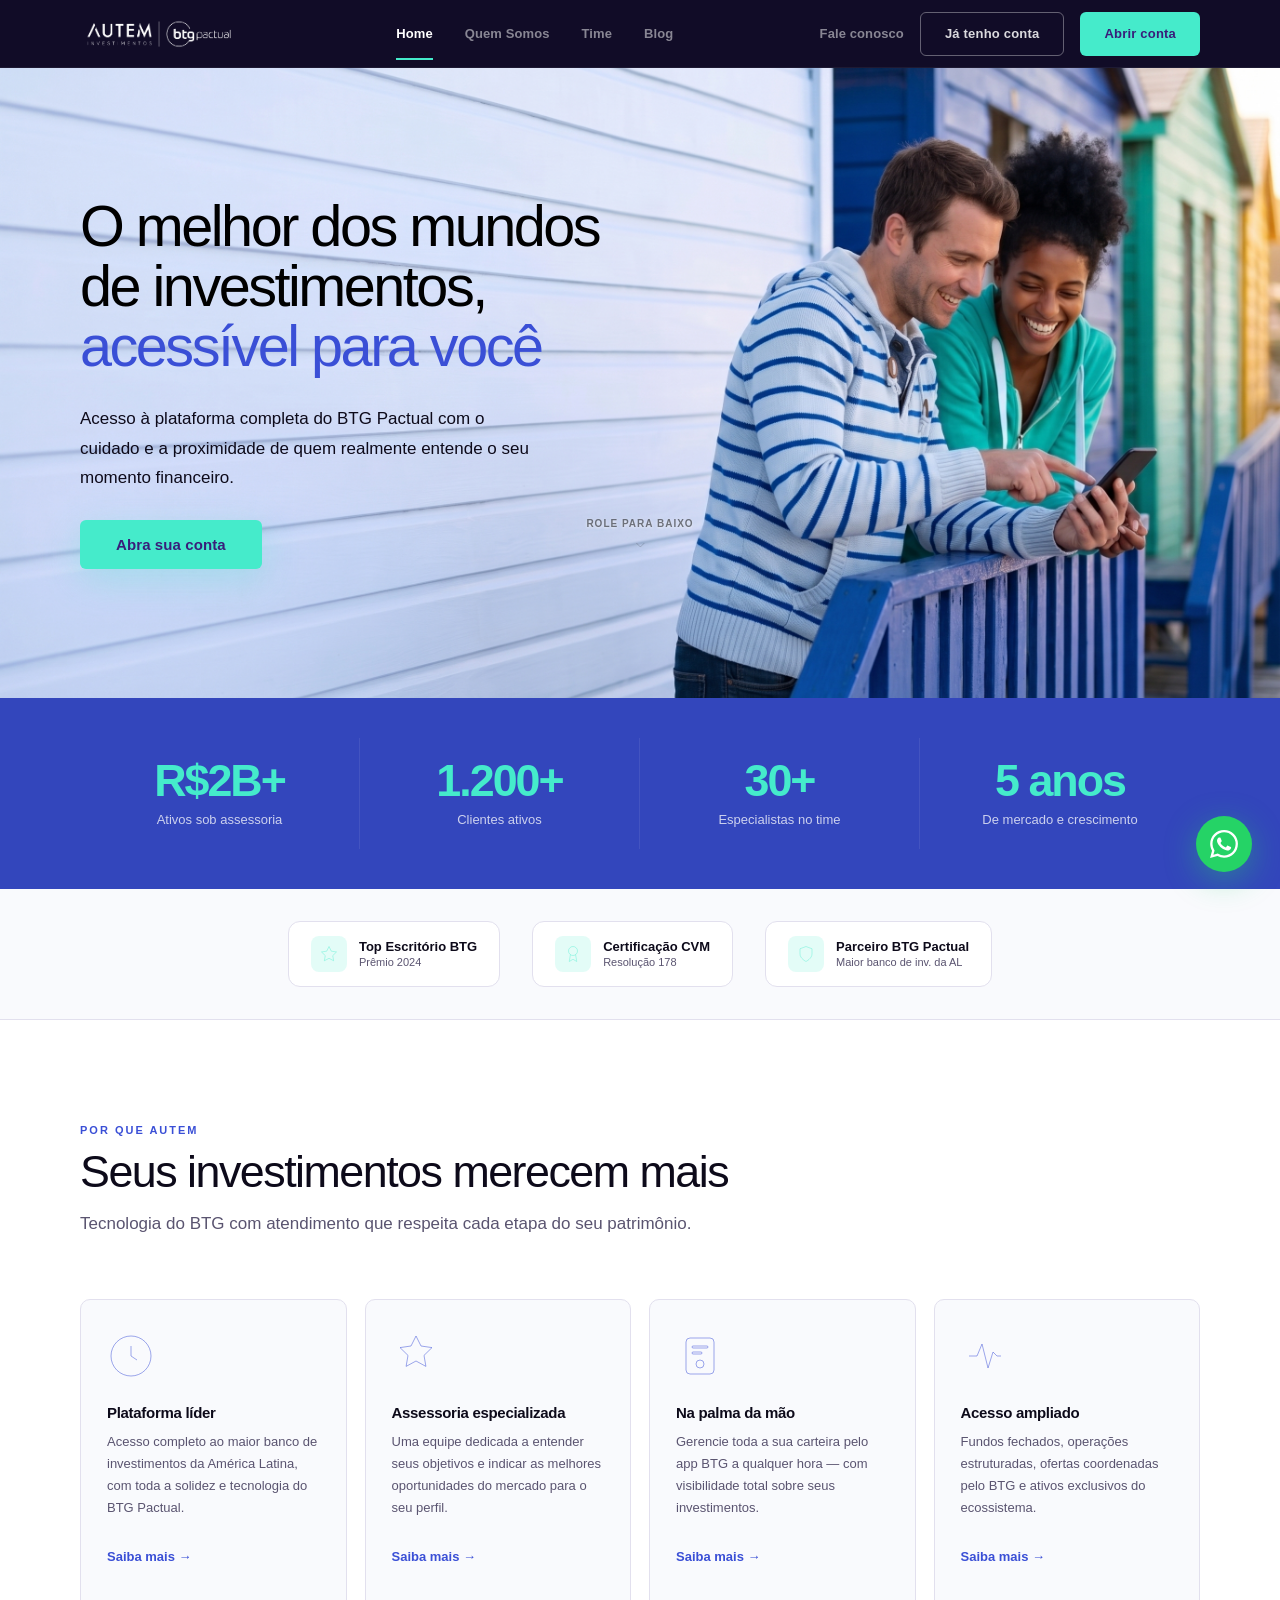
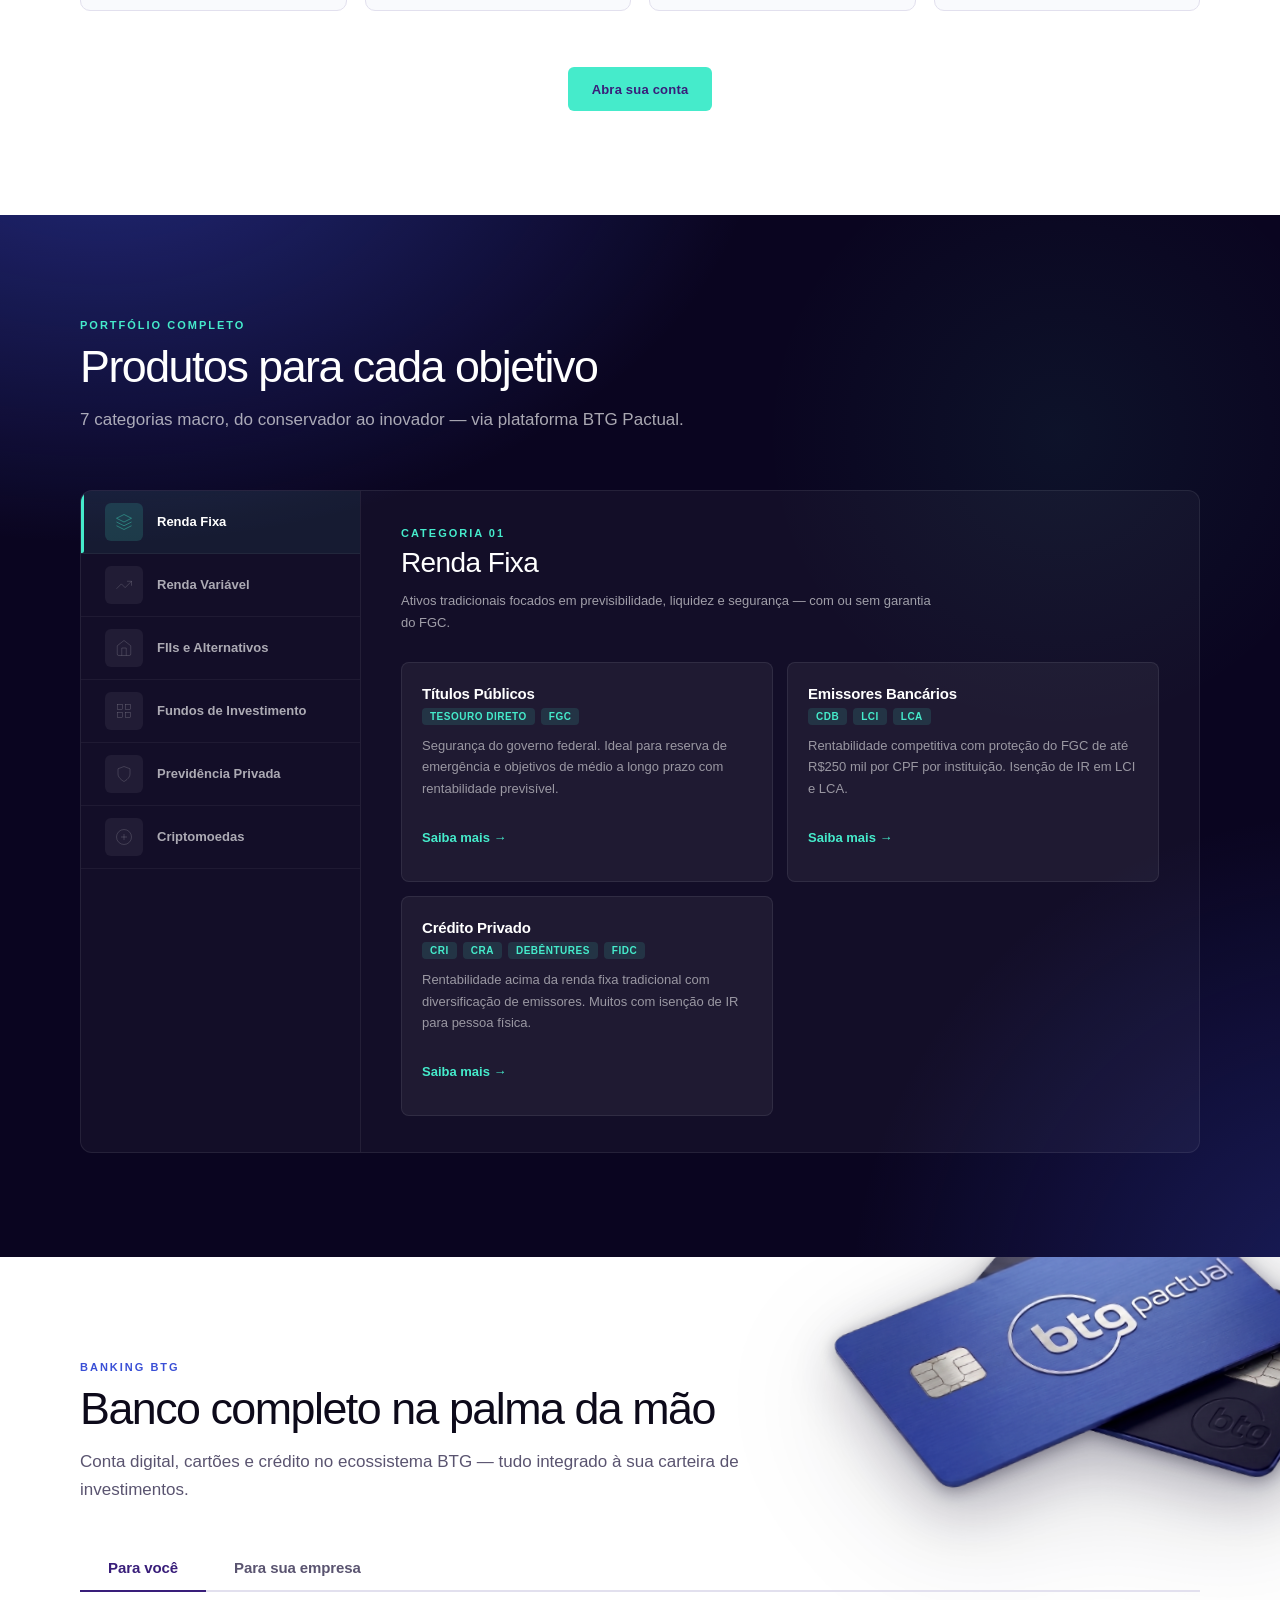
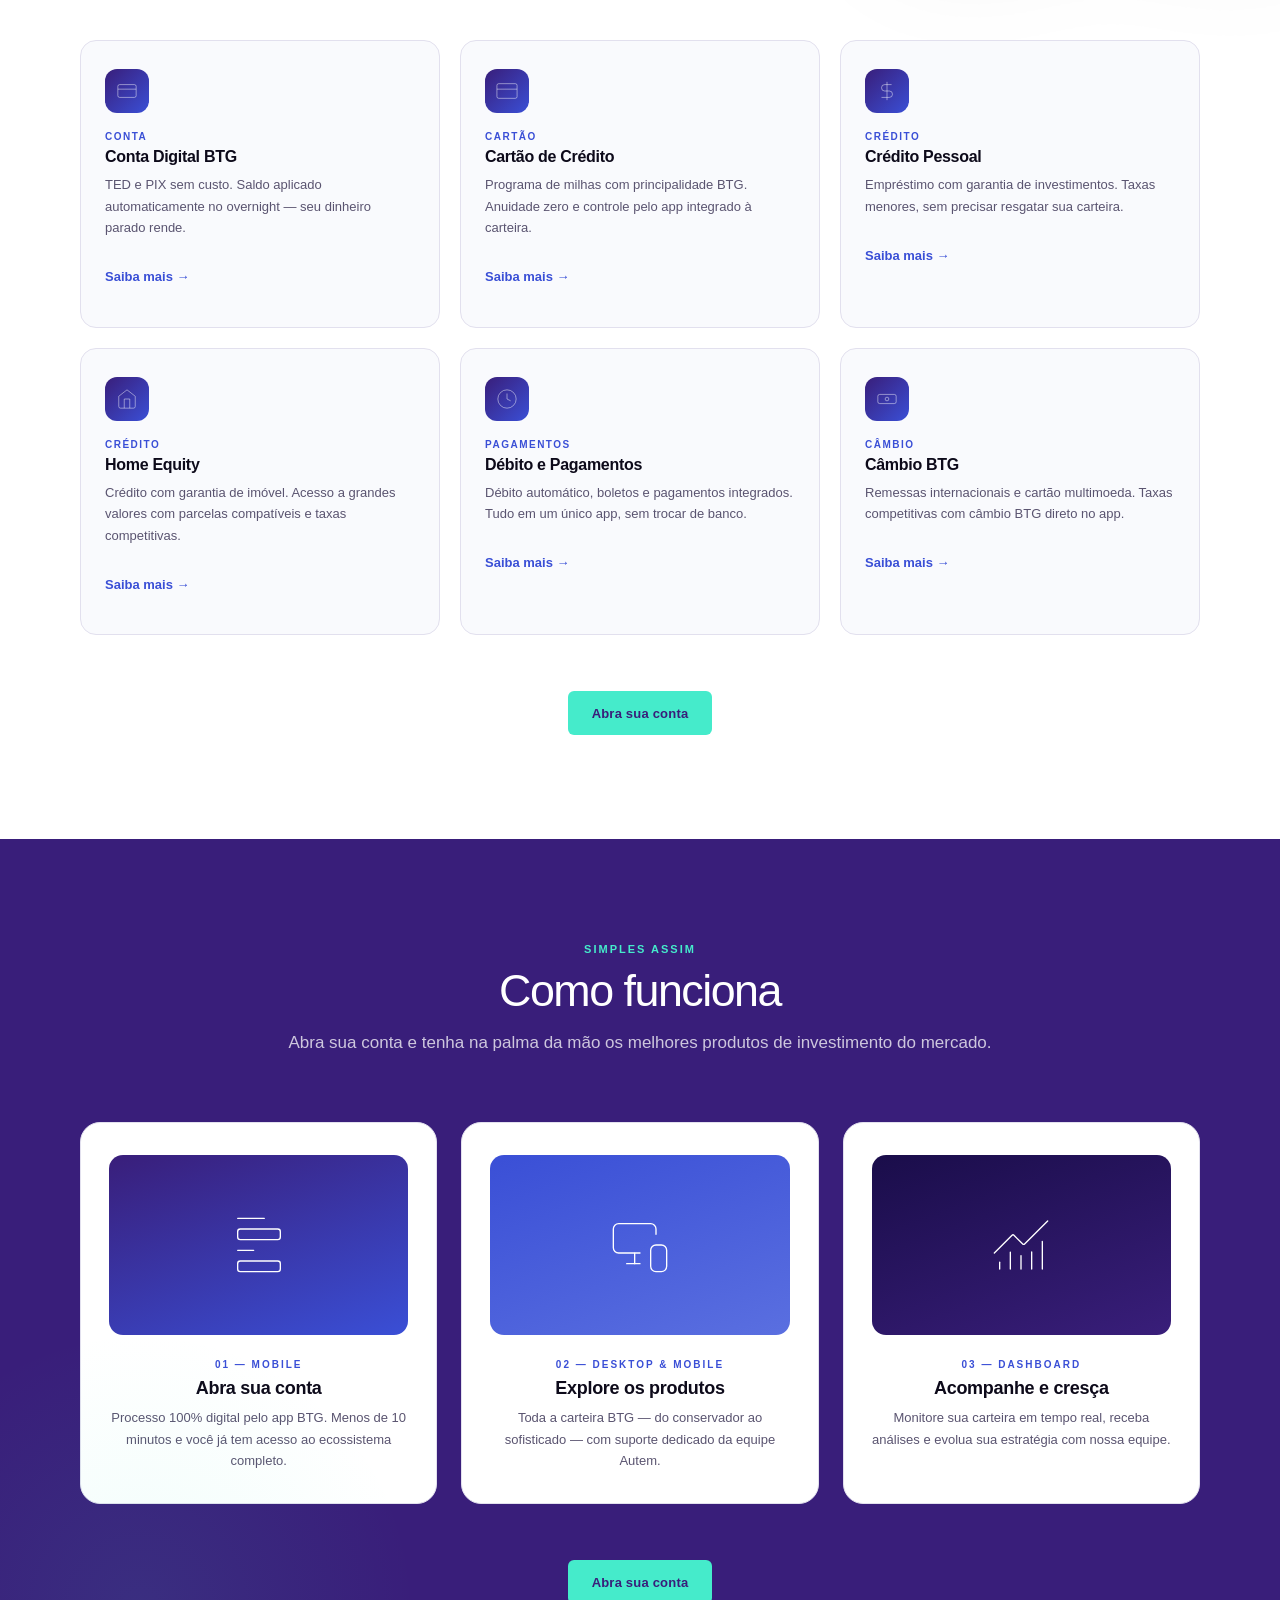
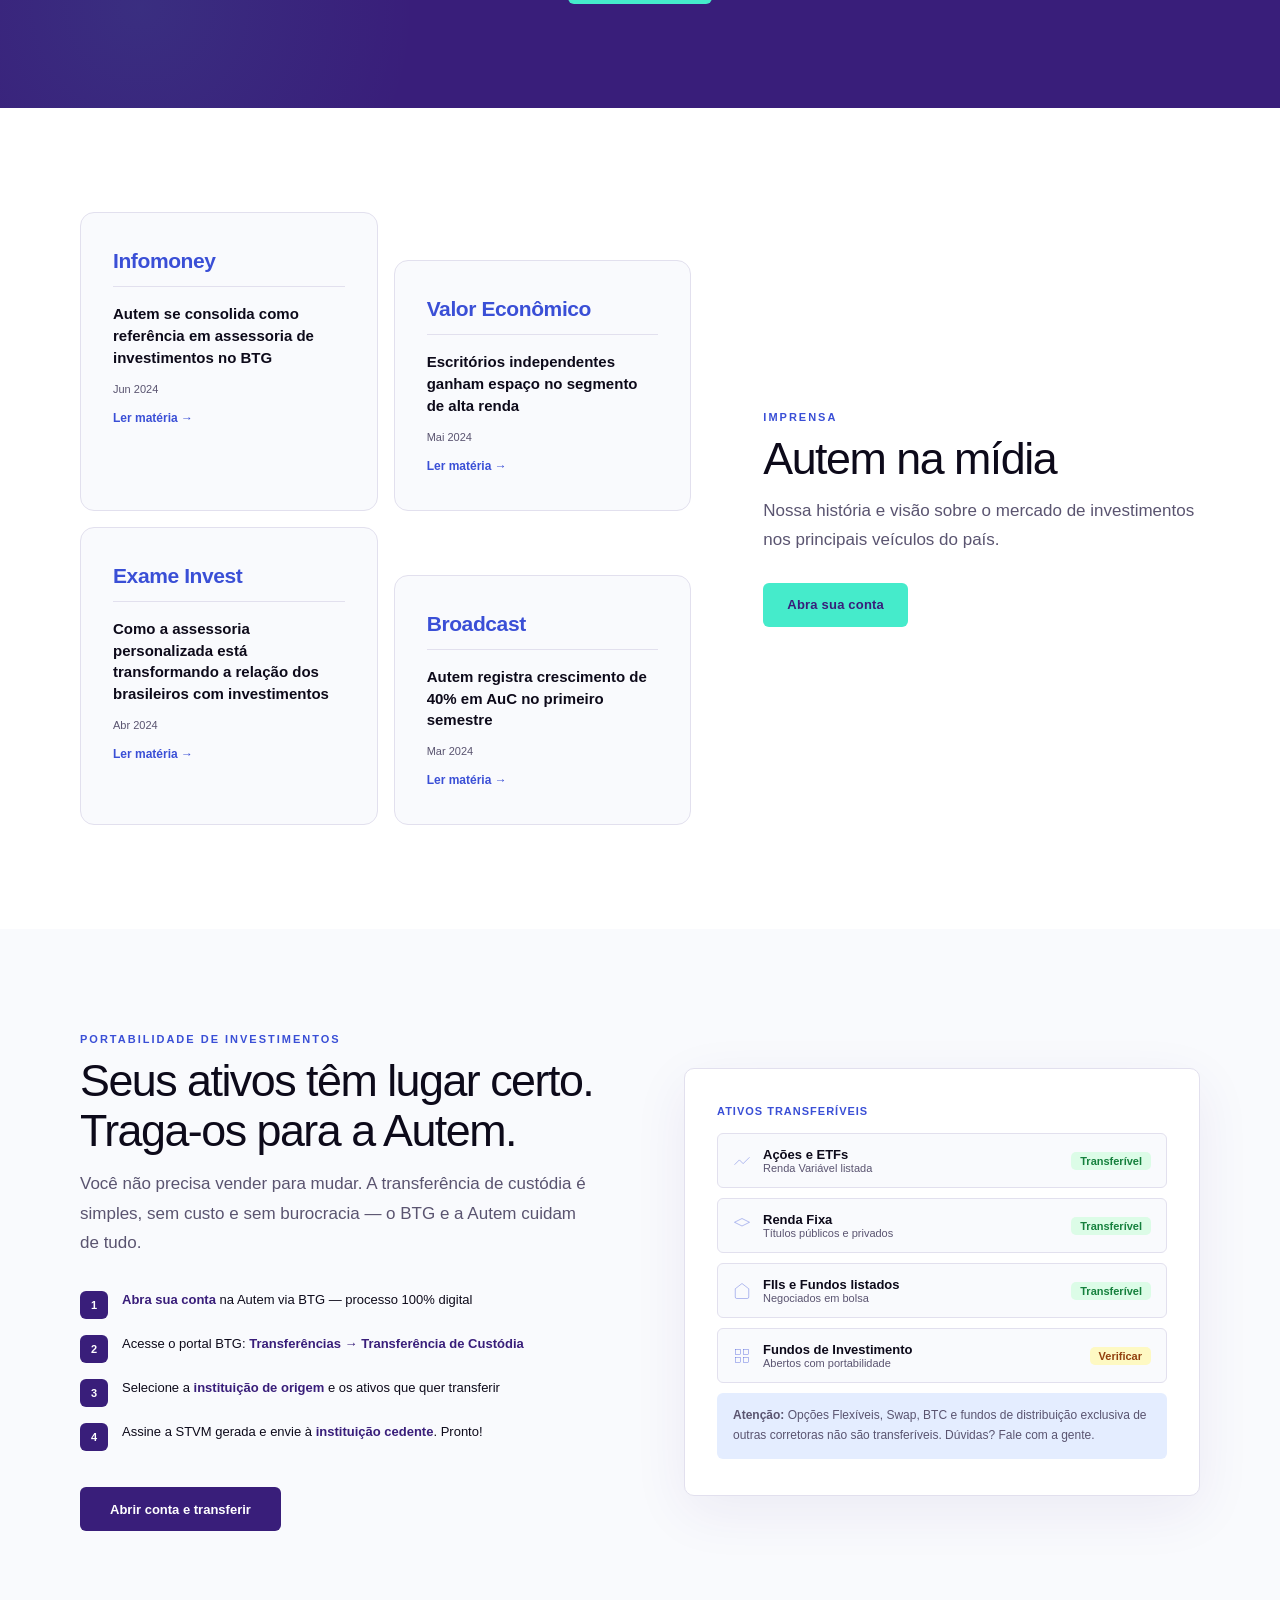
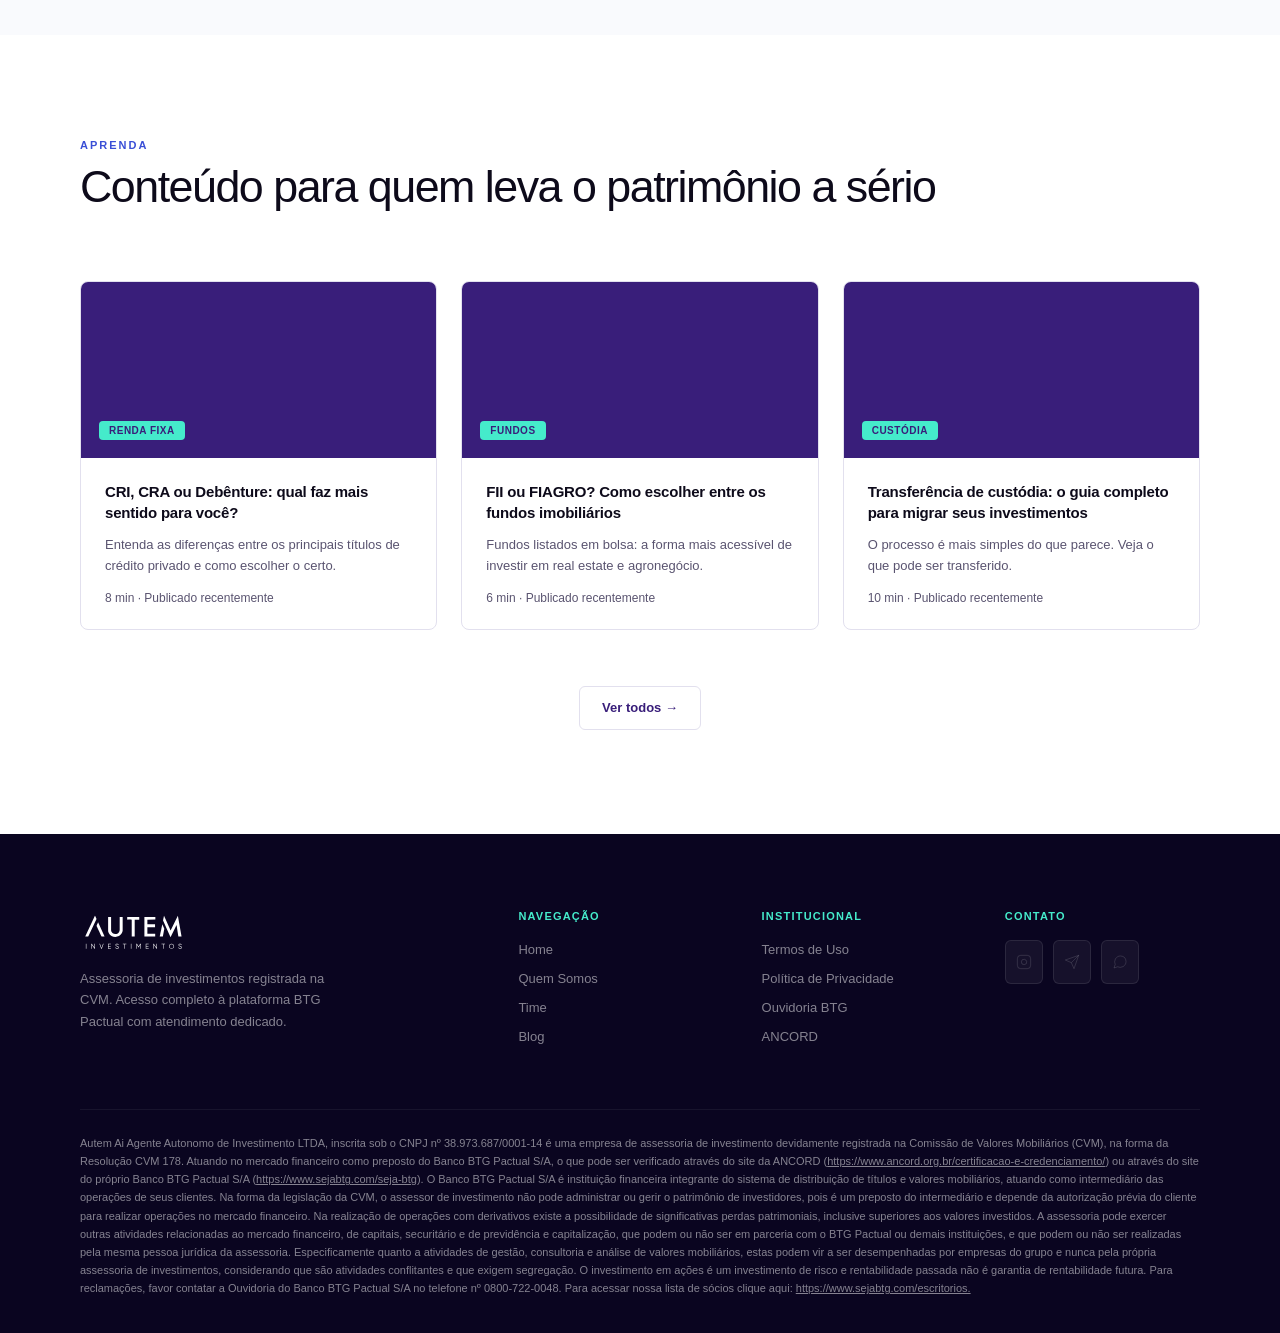
==== index.html @ 773585d8 "Primeira versão do site Autem" ====
<!DOCTYPE html>
<html lang="pt-BR">
<head>
<meta charset="UTF-8">
<meta name="viewport" content="width=device-width, initial-scale=1.0">
<title>Wireframe v3 · Autem Investimentos</title>

<!--
  ══════════════════════════════════════════════════════════════
  TIPOGRAFIA — PENDENTE CONFIRMAÇÃO DO BRANDBOOK APENT
  ──────────────────────────────────────────────────────────────
  Substituir pelo arquivo de fonte especificado no brandbook_Apent.pdf
  Placeholder atual: "Hanken Grotesk" (Google Fonts)
  Na versão Vite final: importar via @font-face com os arquivos locais
  ══════════════════════════════════════════════════════════════
-->


<link rel="stylesheet" href="style.css">
</head>
<body>
<!-- ════════════ NAV ════════════ -->
<nav class="nav">
  <div class="nav-inner">
    <div class="nav-logo" onclick="window.location.href='index.html'" title="Home">
      <!-- Logo branca para fundo escuro -->
      <img src="IMGs/Autem-logo_branca.png" alt="Autem Investimentos">
      <span class="nav-logo-fallback">Autem</span>
    </div>
    
    <button class="hamburger" id="mobile-menu-btn" aria-label="Menu">
      <span></span><span></span><span></span>
    </button>
    <div class="nav-drawer" id="nav-drawer">
<ul class="nav-links">
      <li><a href="index.html" id="nav-home" class="active">Home</a></li>
      <li><a href="quem-somos.html" id="nav-quem-somos">Quem Somos</a></li>
      <li><a href="time.html" id="nav-time">Time</a></li>
      <li><a href="blog.html" id="nav-blog">Blog</a></li>
    </ul>
    <div class="nav-actions">
      <button class="nav-link-plain" onclick="openFaleConosco(event)">Fale conosco</button>
      <button class="nav-btn-outline" onclick="openJaTenhoConta()">Já tenho conta</button>
      <button class="btn-primary">Abrir conta</button>
    </div>
    </div>
  </div>
</nav>

<div id="page-home" class="page-offset">

  <!-- HERO -->
  <section class="hero">
    <div class="hero-inner">
      <div class="hero-content">
        <!-- Parceiro BTG badge removed -->
        <h1>O melhor dos mundos de investimentos, <em>acessível para você</em></h1>
        <p class="hero-sub">Acesso à plataforma completa do BTG Pactual com o cuidado e a proximidade de quem realmente entende o seu momento financeiro.</p>
        <div class="hero-cta-row">
          <button class="btn-hero">Abra sua conta</button>
        </div>
      </div>

        <div class="hero-scroll-indicator">
          <span>Role para baixo</span>
          <svg width="16" height="16" viewBox="0 0 24 24" fill="none" stroke="currentColor" stroke-width="0.5"><path d="M6 9l6 6 6-6"/></svg>
        </div>
</div>
  </section>

  <!-- NÚMEROS E AUTORIDADE -->
  <section class="numeros">
    <div class="container">
      <div class="numeros-grid">
        <div class="numero-item">
          <div class="numero-val">R$2B+</div>
          <div class="numero-label">Ativos sob assessoria</div>
        </div>
        <div class="numero-item">
          <div class="numero-val">1.200+</div>
          <div class="numero-label">Clientes ativos</div>
        </div>
        <div class="numero-item">
          <div class="numero-val">30+</div>
          <div class="numero-label">Especialistas no time</div>
        </div>
        <div class="numero-item">
          <div class="numero-val">5 anos</div>
          <div class="numero-label">De mercado e crescimento</div>
        </div>
      </div>
    </div>
  </section>

  <!-- BARRA DE PRÊMIOS -->
  <section class="premios-bar">
    <div class="container">
      <div class="numeros-premio carousel-track" id="carousel-premios">
        <div class="premio-badge carousel-item">
          <div class="premio-badge-icon">
            <svg width="18" height="18" viewBox="0 0 24 24" fill="none" stroke="currentColor" stroke-width="0.5"><path d="M12 2l3.09 6.26L22 9.27l-5 4.87 1.18 6.88L12 17.77l-6.18 3.25L7 14.14 2 9.27l6.91-1.01L12 2z"/></svg>
          </div>
          <div>
            <div class="premio-badge-text">Top Escritório BTG</div>
            <div class="premio-badge-sub">Prêmio 2024</div>
          </div>
        </div>
        <div class="premio-badge carousel-item">
          <div class="premio-badge-icon">
            <svg width="18" height="18" viewBox="0 0 24 24" fill="none" stroke="currentColor" stroke-width="0.5"><circle cx="12" cy="8" r="6"/><path d="M15.477 12.89L17 22l-5-3-5 3 1.523-9.11"/></svg>
          </div>
          <div>
            <div class="premio-badge-text">Certificação CVM</div>
            <div class="premio-badge-sub">Resolução 178</div>
          </div>
        </div>
        <div class="premio-badge carousel-item">
          <div class="premio-badge-icon">
            <svg width="18" height="18" viewBox="0 0 24 24" fill="none" stroke="currentColor" stroke-width="0.5"><path d="M12 22s8-4 8-10V5l-8-3-8 3v7c0 6 8 10 8 10z"/></svg>
          </div>
          <div>
            <div class="premio-badge-text">Parceiro BTG Pactual</div>
            <div class="premio-badge-sub">Maior banco de inv. da AL</div>
          </div>
        </div>
      </div>
      <div class="carousel-nav">
        <button class="carousel-arrow" id="carousel-premios-prev" aria-label="Anterior">
          <svg width="18" height="18" viewBox="0 0 24 24" fill="none" stroke="currentColor" stroke-width="0.5" stroke-linecap="round" stroke-linejoin="round"><path d="M15 18l-6-6 6-6"/></svg>
        </button>
        <div class="carousel-dots" id="carousel-premios-dots"></div>
        <button class="carousel-arrow" id="carousel-premios-next" aria-label="Próximo">
          <svg width="18" height="18" viewBox="0 0 24 24" fill="none" stroke="currentColor" stroke-width="0.5" stroke-linecap="round" stroke-linejoin="round"><path d="M9 18l6-6-6-6"/></svg>
        </button>
      </div>
    </div>
  </section>

  <!-- PILARES -->
  <section class="pilares">
    <div class="container">
      <span class="section-eyebrow">Por que Autem</span>
      <div class="section-title">Seus investimentos merecem mais</div>
      <p class="section-sub">Tecnologia do BTG com atendimento que respeita cada etapa do seu patrimônio.</p>
      <div class="pilares-grid">

        <div class="pilar-card">
          <svg class="pilar-icon" viewBox="0 0 48 48" fill="none" stroke="currentColor" stroke-width="0.5">
            <circle cx="24" cy="24" r="20"/><path d="M24 14v10l6 4"/>
          </svg>
          <div class="pilar-title">Plataforma líder</div>
          <p class="pilar-desc">Acesso completo ao maior banco de investimentos da América Latina, com toda a solidez e tecnologia do BTG Pactual.</p>
          <a href="https://www.btgpactual.com" target="_blank" class="card-link">Saiba mais &rarr;</a>
        </div>

        <div class="pilar-card">
          <svg class="pilar-icon" viewBox="0 0 48 48" fill="none" stroke="currentColor" stroke-width="0.5">
            <path d="M24 4l5 10 11 1.6-8 7.8 1.9 11L24 29l-9.9 5.4L16 23.4 8 15.6 19 14z"/>
          </svg>
          <div class="pilar-title">Assessoria especializada</div>
          <p class="pilar-desc">Uma equipe dedicada a entender seus objetivos e indicar as melhores oportunidades do mercado para o seu perfil.</p>
          <a href="quem-somos.html" class="card-link">Saiba mais &rarr;</a>
        </div>

        <div class="pilar-card">
          <svg class="pilar-icon" viewBox="0 0 48 48" fill="none" stroke="currentColor" stroke-width="0.5">
            <rect x="10" y="6" width="28" height="36" rx="4"/><rect x="16" y="14" width="16" height="2" rx="1"/><rect x="16" y="20" width="10" height="2" rx="1"/><circle cx="24" cy="32" r="4"/>
          </svg>
          <div class="pilar-title">Na palma da mão</div>
          <p class="pilar-desc">Gerencie toda a sua carteira pelo app BTG a qualquer hora — com visibilidade total sobre seus investimentos.</p>
          <a href="https://www.btgpactual.com/aplicativo" target="_blank" class="card-link">Saiba mais &rarr;</a>
        </div>

        <div class="pilar-card">
          <svg class="pilar-icon" viewBox="0 0 48 48" fill="none" stroke="currentColor" stroke-width="0.5">
            <path d="M8 24h8l5-12 6 24 5-16 4 4h4"/>
          </svg>
          <div class="pilar-title">Acesso ampliado</div>
          <p class="pilar-desc">Fundos fechados, operações estruturadas, ofertas coordenadas pelo BTG e ativos exclusivos do ecossistema.</p>
          <a href="https://www.btgpactual.com/investimentos" target="_blank" class="card-link">Saiba mais &rarr;</a>
        </div>

      </div>
      <div class="text-center" style="margin-top: 56px;">
        <button class="btn-primary">Abra sua conta</button>
      </div>
    </div>
  </section>


  <!-- PORTFÓLIO — tabs verticais -->
  <section class="portfolio">
    <div class="container">
      <span class="section-eyebrow">Portfólio completo</span>
      <div class="section-title">Produtos para cada objetivo</div>
      <p class="section-sub">7 categorias macro, do conservador ao inovador — via plataforma BTG Pactual.</p>

      <div class="portfolio-layout">

        <!-- Tab rail -->
        <div class="product-tabs">

          <button class="product-tab active" onclick="selectTab(this,'tab-rf')">
            <div class="product-tab-icon">
              <svg width="18" height="18" viewBox="0 0 24 24" fill="none" stroke="currentColor" stroke-width="0.5"><path d="M12 2L2 7l10 5 10-5-10-5z"/><path d="M2 17l10 5 10-5"/><path d="M2 12l10 5 10-5"/></svg>
            </div>
            <span class="product-tab-label">Renda Fixa</span>
          </button>

          <button class="product-tab" onclick="selectTab(this,'tab-rv')">
            <div class="product-tab-icon">
              <svg width="18" height="18" viewBox="0 0 24 24" fill="none" stroke="currentColor" stroke-width="0.5"><polyline points="22 7 13.5 15.5 8.5 10.5 2 17"/><polyline points="16 7 22 7 22 13"/></svg>
            </div>
            <span class="product-tab-label">Renda Variável</span>
          </button>

          <button class="product-tab" onclick="selectTab(this,'tab-fiis')">
            <div class="product-tab-icon">
              <svg width="18" height="18" viewBox="0 0 24 24" fill="none" stroke="currentColor" stroke-width="0.5"><path d="M3 9l9-7 9 7v11a2 2 0 0 1-2 2H5a2 2 0 0 1-2-2z"/><polyline points="9 22 9 12 15 12 15 22"/></svg>
            </div>
            <span class="product-tab-label">FIIs e Alternativos</span>
          </button>

          <button class="product-tab" onclick="selectTab(this,'tab-fi')">
            <div class="product-tab-icon">
              <svg width="18" height="18" viewBox="0 0 24 24" fill="none" stroke="currentColor" stroke-width="0.5"><rect x="3" y="3" width="7" height="7"/><rect x="14" y="3" width="7" height="7"/><rect x="14" y="14" width="7" height="7"/><rect x="3" y="14" width="7" height="7"/></svg>
            </div>
            <span class="product-tab-label">Fundos de Investimento</span>
          </button>

          <button class="product-tab" onclick="selectTab(this,'tab-prev')">
            <div class="product-tab-icon">
              <svg width="18" height="18" viewBox="0 0 24 24" fill="none" stroke="currentColor" stroke-width="0.5"><path d="M12 22s8-4 8-10V5l-8-3-8 3v7c0 6 8 10 8 10z"/></svg>
            </div>
            <span class="product-tab-label">Previdência Privada</span>
          </button>

          <button class="product-tab" onclick="selectTab(this,'tab-cripto')">
            <div class="product-tab-icon">
              <svg width="18" height="18" viewBox="0 0 24 24" fill="none" stroke="currentColor" stroke-width="0.5"><circle cx="12" cy="12" r="10"/><line x1="12" y1="8" x2="12" y2="16"/><line x1="8" y1="12" x2="16" y2="12"/></svg>
            </div>
            <span class="product-tab-label">Criptomoedas</span>
          </button>


        </div><!-- /product-tabs -->

        <!-- Painéis -->
        <div class="product-panels">

          <!-- RENDA FIXA -->
          <div class="product-panel active" id="tab-rf">
            <button class="accordion-header mobile-only" onclick="toggleAccordion('tab-rf')">
              Renda Fixa
              <svg width="16" height="16" viewBox="0 0 24 24" fill="none" stroke="currentColor" stroke-width="0.5"><path d="M6 9l6 6 6-6"/></svg>
            </button>
            <div class="accordion-content">

            <div class="panel-header">
              <div class="panel-category">Categoria 01</div>
              <div class="panel-title">Renda Fixa</div>
              <p class="panel-desc">Ativos tradicionais focados em previsibilidade, liquidez e segurança — com ou sem garantia do FGC.</p>
            </div>
            <div class="sub-products-grid">
              <div class="sub-product">
                <div class="sub-product-title">Títulos Públicos</div>
                <div class="sub-product-tags"><span class="tag">Tesouro Direto</span><span class="tag">FGC</span></div>
                <p class="sub-product-desc">Segurança do governo federal. Ideal para reserva de emergência e objetivos de médio a longo prazo com rentabilidade previsível.</p>
                <a href="https://www.btgpactual.com/investimentos" target="_blank" class="card-link">Saiba mais &rarr;</a>
              </div>
              <div class="sub-product">
                <div class="sub-product-title">Emissores Bancários</div>
                <div class="sub-product-tags"><span class="tag">CDB</span><span class="tag">LCI</span><span class="tag">LCA</span></div>
                <p class="sub-product-desc">Rentabilidade competitiva com proteção do FGC de até R$250 mil por CPF por instituição. Isenção de IR em LCI e LCA.</p>
                <a href="https://www.btgpactual.com/investimentos" target="_blank" class="card-link">Saiba mais &rarr;</a>
              </div>
              <div class="sub-product">
                <div class="sub-product-title">Crédito Privado</div>
                <div class="sub-product-tags"><span class="tag">CRI</span><span class="tag">CRA</span><span class="tag">Debêntures</span><span class="tag">FIDC</span></div>
                <p class="sub-product-desc">Rentabilidade acima da renda fixa tradicional com diversificação de emissores. Muitos com isenção de IR para pessoa física.</p>
                <a href="https://www.btgpactual.com/investimentos" target="_blank" class="card-link">Saiba mais &rarr;</a>
              </div>
            </div>
            </div>
          </div>

          <!-- RENDA VARIÁVEL -->
          <div class="product-panel" id="tab-rv">
            <button class="accordion-header mobile-only" onclick="toggleAccordion('tab-rv')">
              Renda Variável
              <svg width="16" height="16" viewBox="0 0 24 24" fill="none" stroke="currentColor" stroke-width="0.5"><path d="M6 9l6 6 6-6"/></svg>
            </button>
            <div class="accordion-content">

            <div class="panel-header">
              <div class="panel-category">Categoria 02</div>
              <div class="panel-title">Renda Variável</div>
              <p class="panel-desc">Ativos de oscilação livre negociados diretamente no mercado secundário — ambiente de Bolsa (B3).</p>
            </div>
            <div class="sub-products-grid">
              <div class="sub-product">
                <div class="sub-product-title">Empresas Listadas</div>
                <div class="sub-product-tags"><span class="tag">Ações</span><span class="tag">ETF</span><span class="tag">BDR</span></div>
                <p class="sub-product-desc">Ações negociadas na B3 com análises especializadas da Autem. Potencial de valorização e recebimento de dividendos.</p>
                <a href="https://www.btgpactual.com/investimentos" target="_blank" class="card-link">Saiba mais &rarr;</a>
              </div>
              <div class="sub-product">
                <div class="sub-product-title">Operações Estruturadas</div>
                <div class="sub-product-tags"><span class="tag">Derivativos</span><span class="tag">Opções</span></div>
                <p class="sub-product-desc">Estratégias avançadas com derivativos para hedging, proteção de carteira e operações alavancadas no mercado secundário.</p>
                <a href="https://www.btgpactual.com/investimentos" target="_blank" class="card-link">Saiba mais &rarr;</a>
              </div>
              <div class="sub-product">
                <div class="sub-product-title">Ofertas Públicas</div>
                <div class="sub-product-tags"><span class="tag">IPO</span><span class="tag">Follow-on</span></div>
                <p class="sub-product-desc">Participação em ofertas coordenadas pelo BTG Pactual. Acesso privilegiado a IPOs e follow-ons como cliente Autem.</p>
                <a href="https://www.btgpactual.com/investimentos" target="_blank" class="card-link">Saiba mais &rarr;</a>
              </div>
            </div>
            </div>
          </div>

          <!-- FIIs E ALTERNATIVOS (substituiu Mercado de Capitais) -->
          <div class="product-panel" id="tab-fiis">
            <button class="accordion-header mobile-only" onclick="toggleAccordion('tab-fiis')">
              FIIs e Alternativos
              <svg width="16" height="16" viewBox="0 0 24 24" fill="none" stroke="currentColor" stroke-width="0.5"><path d="M6 9l6 6 6-6"/></svg>
            </button>
            <div class="accordion-content">

            <div class="panel-header">
              <div class="panel-category">Categoria 03</div>
              <div class="panel-title">FIIs e Alternativos</div>
              <p class="panel-desc">Fundos imobiliários e de infraestrutura negociados em bolsa, com distribuição de proventos mensais e acesso ao mercado real.</p>
            </div>
            <div class="sub-products-grid">
              <div class="sub-product">
                <div class="sub-product-title">FII — Fundos Imobiliários</div>
                <div class="sub-product-tags"><span class="tag">FII</span><span class="tag">Lajes</span><span class="tag">Logística</span></div>
                <p class="sub-product-desc">Exposição ao mercado imobiliário com liquidez de bolsa. Distribuição mensal de rendimentos, isentos de IR para pessoa física.</p>
                <a href="https://www.btgpactual.com/investimentos" target="_blank" class="card-link">Saiba mais &rarr;</a>
              </div>
              <div class="sub-product">
                <div class="sub-product-title">FIAGRO e FI-INFRA</div>
                <div class="sub-product-tags"><span class="tag">FIAGRO</span><span class="tag">FI-INFRA</span><span class="tag">FIP-IE</span></div>
                <p class="sub-product-desc">Fundos focados em agronegócio e infraestrutura. Acesso a setores estratégicos da economia real com benefício fiscal.</p>
                <a href="https://www.btgpactual.com/investimentos" target="_blank" class="card-link">Saiba mais &rarr;</a>
              </div>
            </div>
            </div>
          </div>

          <!-- FUNDOS DE INVESTIMENTO -->
          <div class="product-panel" id="tab-fi">
            <button class="accordion-header mobile-only" onclick="toggleAccordion('tab-fi')">
              Fundos de Investimento
              <svg width="16" height="16" viewBox="0 0 24 24" fill="none" stroke="currentColor" stroke-width="0.5"><path d="M6 9l6 6 6-6"/></svg>
            </button>
            <div class="accordion-content">

            <div class="panel-header">
              <div class="panel-category">Categoria 04</div>
              <div class="panel-title">Fundos de Investimento</div>
              <p class="panel-desc">Estruturas de cotas com gestão profissional — abertos, fechados, listados e cetipados.</p>
            </div>
            <div class="sub-products-grid">
              <div class="sub-product">
                <div class="sub-product-title">Fundos Abertos</div>
                <div class="sub-product-tags"><span class="tag">Multimercado</span><span class="tag">RF</span><span class="tag">Ações</span></div>
                <p class="sub-product-desc">Liquidez diária ou programada. Gestão ativa com acesso a estratégias diversificadas e gestores de renome.</p>
                <a href="https://www.btgpactual.com/investimentos" target="_blank" class="card-link">Saiba mais &rarr;</a>
              </div>
              <div class="sub-product">
                <div class="sub-product-title">Fundos Fechados</div>
                <div class="sub-product-tags"><span class="tag">Exclusivo</span><span class="tag">Qualificado</span></div>
                <p class="sub-product-desc">Estratégias de longo prazo com janelas exclusivas. Acesso a fundos restritos a investidores qualificados via BTG.</p>
                <a href="https://www.btgpactual.com/investimentos" target="_blank" class="card-link">Saiba mais &rarr;</a>
              </div>
              <div class="sub-product">
                <div class="sub-product-title">Fundos Listados</div>
                <div class="sub-product-tags"><span class="tag">FII</span><span class="tag">FIAGRO</span><span class="tag">FI-INFRA</span><span class="tag">FIP-IE</span></div>
                <p class="sub-product-desc">Negociados em bolsa com distribuição de proventos mensais. Exposição a imóveis, agronegócio e infraestrutura.</p>
                <a href="https://www.btgpactual.com/investimentos" target="_blank" class="card-link">Saiba mais &rarr;</a>
              </div>
              <div class="sub-product">
                <div class="sub-product-title">Fundos Cetipados</div>
                <div class="sub-product-tags"><span class="tag">FII</span><span class="tag">FIAGRO</span><span class="tag">FI-INFRA</span><span class="tag">FIP-IE</span></div>
                <p class="sub-product-desc">Cotas registradas na CETIP — mesma exposição dos fundos listados com estrutura de distribuição diferenciada.</p>
                <a href="https://www.btgpactual.com/investimentos" target="_blank" class="card-link">Saiba mais &rarr;</a>
              </div>
            </div>
            </div>
          </div>

          <!-- PREVIDÊNCIA -->
          <div class="product-panel" id="tab-prev">
            <button class="accordion-header mobile-only" onclick="toggleAccordion('tab-prev')">
              Previdência Privada
              <svg width="16" height="16" viewBox="0 0 24 24" fill="none" stroke="currentColor" stroke-width="0.5"><path d="M6 9l6 6 6-6"/></svg>
            </button>
            <div class="accordion-content">

            <div class="panel-header">
              <div class="panel-category">Categoria 05</div>
              <div class="panel-title">Previdência Privada</div>
              <p class="panel-desc">Estruturas focadas em planejamento de longo prazo, aposentadoria, eficiência fiscal e planejamento sucessório.</p>
            </div>
            <div class="sub-products-grid">
              <div class="sub-product">
                <div class="sub-product-title">PGBL</div>
                <div class="sub-product-tags"><span class="tag">Dedução IR</span><span class="tag">Longo prazo</span></div>
                <p class="sub-product-desc">Dedução de até 12% da renda bruta anual no IR. Indicado para quem faz declaração completa. Tributação sobre valor total no resgate.</p>
                <a href="https://www.btgpactual.com/investimentos" target="_blank" class="card-link">Saiba mais &rarr;</a>
              </div>
              <div class="sub-product">
                <div class="sub-product-title">VGBL</div>
                <div class="sub-product-tags"><span class="tag">Sucessório</span><span class="tag">Flexível</span></div>
                <p class="sub-product-desc">Tributação somente sobre os rendimentos. Ideal para declaração simplificada e como ferramenta de planejamento sucessório.</p>
                <a href="https://www.btgpactual.com/investimentos" target="_blank" class="card-link">Saiba mais &rarr;</a>
              </div>
            </div>
            </div>
          </div>

          <!-- CRIPTOMOEDAS (substituiu Ativos Alternativos e Inovações) -->
          <div class="product-panel" id="tab-cripto">
            <button class="accordion-header mobile-only" onclick="toggleAccordion('tab-cripto')">
              Criptomoedas
              <svg width="16" height="16" viewBox="0 0 24 24" fill="none" stroke="currentColor" stroke-width="0.5"><path d="M6 9l6 6 6-6"/></svg>
            </button>
            <div class="accordion-content">

            <div class="panel-header">
              <div class="panel-category">Categoria 06</div>
              <div class="panel-title">Criptomoedas</div>
              <p class="panel-desc">Ativos digitais descentralizados e produtos baseados em teses de probabilidade de eventos futuros — via ecossistema BTG.</p>
            </div>
            <div class="sub-products-grid">
              <div class="sub-product">
                <div class="sub-product-title">Bitcoin, Ethereum e outros</div>
                <div class="sub-product-tags"><span class="tag">Bitcoin</span><span class="tag">Ethereum</span><span class="tag">Regulado</span></div>
                <p class="sub-product-desc">Exposição a ativos digitais com custódia BTG. Acesso regulado e seguro ao mercado cripto, integrado à carteira de investimentos.</p>
                <a href="https://www.btgpactual.com/investimentos" target="_blank" class="card-link">Saiba mais &rarr;</a>
              </div>
              <div class="sub-product">
                <div class="sub-product-title">Mercados Preditivos</div>
                <div class="sub-product-tags"><span class="tag">BTG Trends</span><span class="tag">Eventos</span></div>
                <p class="sub-product-desc">Plataforma BTG Trends — produtos baseados na probabilidade de ocorrência de eventos futuros. Novo paradigma de alocação.</p>
                <a href="https://www.btgpactual.com/investimentos" target="_blank" class="card-link">Saiba mais &rarr;</a>
              </div>
            </div>
            </div>
          </div>

        </div><!-- /product-panels -->
      </div><!-- /portfolio-layout -->
    </div>
  </section>


  <!-- BANKING -->
  <section class="banking-section">
    <div class="banking-card-deco" aria-hidden="true">
      <img src="IMGs/CardPrata.png" alt="">
    </div>
    <div class="container">
      <span class="section-eyebrow">Banking BTG</span>
      <div class="section-title">Banco completo na palma da mão</div>
      <p class="section-sub">Conta digital, cartões e crédito no ecossistema BTG — tudo integrado à sua carteira de investimentos.</p>

      <!-- Abas de navegação -->
      <div class="banking-tabs-nav">
        <button class="banking-tab-btn active" onclick="switchBankingTab('pf', this)">Para você</button>
        <button class="banking-tab-btn" onclick="switchBankingTab('pj', this)">Para sua empresa</button>
      </div>

      <!-- Aba: Pessoa Física -->
      <div class="banking-tab-panel active" id="banking-pf">
        <div class="banking-products-grid carousel-track" id="carousel-banking-pf">

          <div class="banking-prod-card carousel-item">
            <div class="banking-prod-icon">
              <svg width="22" height="22" viewBox="0 0 24 24" fill="none" stroke="currentColor" stroke-width="0.5"><rect x="2" y="5" width="20" height="14" rx="2"/><line x1="2" y1="10" x2="22" y2="10"/></svg>
            </div>
            <div class="banking-prod-cat">Conta</div>
            <div class="banking-prod-title">Conta Digital BTG</div>
            <p class="banking-prod-desc">TED e PIX sem custo. Saldo aplicado automaticamente no overnight — seu dinheiro parado rende.</p>
            <a href="https://banking.btgpactual.com" target="_blank" class="card-link">Saiba mais &rarr;</a>
          </div>

          <div class="banking-prod-card carousel-item">
            <div class="banking-prod-icon">
              <svg width="22" height="22" viewBox="0 0 24 24" fill="none" stroke="currentColor" stroke-width="0.5"><rect x="1" y="4" width="22" height="16" rx="2"/><line x1="1" y1="10" x2="23" y2="10"/></svg>
            </div>
            <div class="banking-prod-cat">Cartão</div>
            <div class="banking-prod-title">Cartão de Crédito</div>
            <p class="banking-prod-desc">Programa de milhas com principalidade BTG. Anuidade zero e controle pelo app integrado à carteira.</p>
            <a href="https://banking.btgpactual.com/cartoes" target="_blank" class="card-link">Saiba mais &rarr;</a>
          </div>

          <div class="banking-prod-card carousel-item">
            <div class="banking-prod-icon">
              <svg width="22" height="22" viewBox="0 0 24 24" fill="none" stroke="currentColor" stroke-width="0.5"><path d="M12 2v20M17 5H9.5a3.5 3.5 0 0 0 0 7h5a3.5 3.5 0 0 1 0 7H6"/></svg>
            </div>
            <div class="banking-prod-cat">Crédito</div>
            <div class="banking-prod-title">Crédito Pessoal</div>
            <p class="banking-prod-desc">Empréstimo com garantia de investimentos. Taxas menores, sem precisar resgatar sua carteira.</p>
            <a href="https://banking.btgpactual.com/credito" target="_blank" class="card-link">Saiba mais &rarr;</a>
          </div>

          <div class="banking-prod-card carousel-item">
            <div class="banking-prod-icon">
              <svg width="22" height="22" viewBox="0 0 24 24" fill="none" stroke="currentColor" stroke-width="0.5"><path d="M3 9l9-7 9 7v11a2 2 0 0 1-2 2H5a2 2 0 0 1-2-2z"/><polyline points="9 22 9 12 15 12 15 22"/></svg>
            </div>
            <div class="banking-prod-cat">Crédito</div>
            <div class="banking-prod-title">Home Equity</div>
            <p class="banking-prod-desc">Crédito com garantia de imóvel. Acesso a grandes valores com parcelas compatíveis e taxas competitivas.</p>
            <a href="https://banking.btgpactual.com/credito" target="_blank" class="card-link">Saiba mais &rarr;</a>
          </div>

          <div class="banking-prod-card carousel-item">
            <div class="banking-prod-icon">
              <svg width="22" height="22" viewBox="0 0 24 24" fill="none" stroke="currentColor" stroke-width="0.5"><circle cx="12" cy="12" r="10"/><polyline points="12 6 12 12 16 14"/></svg>
            </div>
            <div class="banking-prod-cat">Pagamentos</div>
            <div class="banking-prod-title">Débito e Pagamentos</div>
            <p class="banking-prod-desc">Débito automático, boletos e pagamentos integrados. Tudo em um único app, sem trocar de banco.</p>
            <a href="https://banking.btgpactual.com" target="_blank" class="card-link">Saiba mais &rarr;</a>
          </div>

          <div class="banking-prod-card carousel-item">
            <div class="banking-prod-icon">
              <svg width="22" height="22" viewBox="0 0 24 24" fill="none" stroke="currentColor" stroke-width="0.5"><path d="M20 7H4a2 2 0 0 0-2 2v6a2 2 0 0 0 2 2h16a2 2 0 0 0 2-2V9a2 2 0 0 0-2-2z"/><circle cx="12" cy="12" r="2"/></svg>
            </div>
            <div class="banking-prod-cat">Câmbio</div>
            <div class="banking-prod-title">Câmbio BTG</div>
            <p class="banking-prod-desc">Remessas internacionais e cartão multimoeda. Taxas competitivas com câmbio BTG direto no app.</p>
            <a href="https://banking.btgpactual.com/cambio" target="_blank" class="card-link">Saiba mais &rarr;</a>
          </div>

        </div>
        <div class="carousel-nav">
          <button class="carousel-arrow" id="carousel-banking-pf-prev" aria-label="Anterior">
            <svg width="18" height="18" viewBox="0 0 24 24" fill="none" stroke="currentColor" stroke-width="0.5" stroke-linecap="round" stroke-linejoin="round"><path d="M15 18l-6-6 6-6"/></svg>
          </button>
          <div class="carousel-dots" id="carousel-banking-pf-dots"></div>
          <button class="carousel-arrow" id="carousel-banking-pf-next" aria-label="Próximo">
            <svg width="18" height="18" viewBox="0 0 24 24" fill="none" stroke="currentColor" stroke-width="0.5" stroke-linecap="round" stroke-linejoin="round"><path d="M9 18l6-6-6-6"/></svg>
          </button>
        </div>
      </div>

      <!-- Aba: Pessoa Jurídica -->
      <div class="banking-tab-panel" id="banking-pj">
        <div class="banking-products-grid carousel-track" id="carousel-banking-pj">

          <div class="banking-prod-card carousel-item">
            <div class="banking-prod-icon">
              <svg width="22" height="22" viewBox="0 0 24 24" fill="none" stroke="currentColor" stroke-width="0.5"><rect x="2" y="7" width="20" height="14" rx="2"/><path d="M16 7V5a2 2 0 0 0-2-2h-4a2 2 0 0 0-2 2v2"/></svg>
            </div>
            <div class="banking-prod-cat">Conta</div>
            <div class="banking-prod-title">Conta PJ BTG</div>
            <p class="banking-prod-desc">Conta corrente empresarial com TED, PIX e boletos sem custo. Saldo aplicado automaticamente no overnight.</p>
            <a href="https://empresas.btgpactual.com" target="_blank" class="card-link">Saiba mais &rarr;</a>
          </div>

          <div class="banking-prod-card carousel-item">
            <div class="banking-prod-icon">
              <svg width="22" height="22" viewBox="0 0 24 24" fill="none" stroke="currentColor" stroke-width="0.5"><rect x="1" y="4" width="22" height="16" rx="2"/><line x1="1" y1="10" x2="23" y2="10"/></svg>
            </div>
            <div class="banking-prod-cat">Cartão</div>
            <div class="banking-prod-title">Cartão Empresarial</div>
            <p class="banking-prod-desc">Cartão corporativo com controle de gastos por centro de custo e integração com o sistema financeiro da empresa.</p>
            <a href="https://empresas.btgpactual.com/cartoes" target="_blank" class="card-link">Saiba mais &rarr;</a>
          </div>

          <div class="banking-prod-card carousel-item">
            <div class="banking-prod-icon">
              <svg width="22" height="22" viewBox="0 0 24 24" fill="none" stroke="currentColor" stroke-width="0.5"><polyline points="22 12 18 12 15 21 9 3 6 12 2 12"/></svg>
            </div>
            <div class="banking-prod-cat">Crédito</div>
            <div class="banking-prod-title">Capital de Giro</div>
            <p class="banking-prod-desc">Linhas de crédito para necessidades operacionais. Aprovação ágil e taxas competitivas para empresas em crescimento.</p>
            <a href="https://empresas.btgpactual.com/credito" target="_blank" class="card-link">Saiba mais &rarr;</a>
          </div>

          <div class="banking-prod-card carousel-item">
            <div class="banking-prod-icon">
              <svg width="22" height="22" viewBox="0 0 24 24" fill="none" stroke="currentColor" stroke-width="0.5"><path d="M12 2v20M17 5H9.5a3.5 3.5 0 0 0 0 7h5a3.5 3.5 0 0 1 0 7H6"/></svg>
            </div>
            <div class="banking-prod-cat">Crédito</div>
            <div class="banking-prod-title">Antecipação de Recebíveis</div>
            <p class="banking-prod-desc">Antecipe duplicatas, notas fiscais e recebíveis de cartão. Melhore o fluxo de caixa sem comprometer o limite bancário.</p>
            <a href="https://empresas.btgpactual.com/credito" target="_blank" class="card-link">Saiba mais &rarr;</a>
          </div>

          <div class="banking-prod-card carousel-item">
            <div class="banking-prod-icon">
              <svg width="22" height="22" viewBox="0 0 24 24" fill="none" stroke="currentColor" stroke-width="0.5"><path d="M3 3h18v18H3zM3 9h18M9 21V9"/></svg>
            </div>
            <div class="banking-prod-cat">Gestão</div>
            <div class="banking-prod-title">Conta Escrow</div>
            <p class="banking-prod-desc">Estrutura de garantia para contratos, M&As e projetos. Controle total dos fluxos com segurança jurídica.</p>
            <a href="https://empresas.btgpactual.com" target="_blank" class="card-link">Saiba mais &rarr;</a>
          </div>

          <div class="banking-prod-card carousel-item">
            <div class="banking-prod-icon">
              <svg width="22" height="22" viewBox="0 0 24 24" fill="none" stroke="currentColor" stroke-width="0.5"><path d="M20 7H4a2 2 0 0 0-2 2v6a2 2 0 0 0 2 2h16a2 2 0 0 0 2-2V9a2 2 0 0 0-2-2z"/><circle cx="12" cy="12" r="2"/></svg>
            </div>
            <div class="banking-prod-cat">Câmbio</div>
            <div class="banking-prod-title">Câmbio Corporativo</div>
            <p class="banking-prod-desc">Remessas, importações e exportações com câmbio BTG. Hedge cambial e consultoria especializada para empresas.</p>
            <a href="https://empresas.btgpactual.com/cambio" target="_blank" class="card-link">Saiba mais &rarr;</a>
          </div>

        </div>
        <div class="carousel-nav">
          <button class="carousel-arrow" id="carousel-banking-pj-prev" aria-label="Anterior">
            <svg width="18" height="18" viewBox="0 0 24 24" fill="none" stroke="currentColor" stroke-width="0.5" stroke-linecap="round" stroke-linejoin="round"><path d="M15 18l-6-6 6-6"/></svg>
          </button>
          <div class="carousel-dots" id="carousel-banking-pj-dots"></div>
          <button class="carousel-arrow" id="carousel-banking-pj-next" aria-label="Próximo">
            <svg width="18" height="18" viewBox="0 0 24 24" fill="none" stroke="currentColor" stroke-width="0.5" stroke-linecap="round" stroke-linejoin="round"><path d="M9 18l6-6-6-6"/></svg>
          </button>
        </div>
      </div>
      <div class="text-center" style="margin-top: 56px;">
        <button class="btn-primary">Abra sua conta</button>
      </div>
    </div>
  </section>

  <!-- COMO FUNCIONA -->
  <section class="como-funciona">
    <div class="container">
      <div class="text-center">
        <span class="section-eyebrow">Simples assim</span>
        <div class="section-title">Como funciona</div>
        <p class="section-sub">Abra sua conta e tenha na palma da mão os melhores produtos de investimento do mercado.</p>
      </div>
      <div class="steps-visual carousel-track" id="carousel-como-funciona">

        <div class="step-visual carousel-item">
          <div class="step-visual-mock step-visual-mock-1">
            <svg width="64" height="64" viewBox="0 0 24 24" fill="none" stroke="#fff" stroke-width="0.5" stroke-linecap="round" stroke-linejoin="round" xmlns="http://www.w3.org/2000/svg">
              <path d="M4 14h6"/><path d="M4 2h10"/><rect x="4" y="18" width="16" height="4" rx="1"/><rect x="4" y="6" width="16" height="4" rx="1"/>
            </svg>
          </div>
          <div class="step-visual-num">01 — Mobile</div>
          <div class="step-visual-title">Abra sua conta</div>
          <p class="step-visual-desc">Processo 100% digital pelo app BTG. Menos de 10 minutos e você já tem acesso ao ecossistema completo.</p>
        </div>

        <div class="step-visual carousel-item">
          <div class="step-visual-mock step-visual-mock-2">
            <svg width="64" height="64" viewBox="0 0 24 24" fill="none" stroke="#fff" stroke-width="0.5" stroke-linecap="round" stroke-linejoin="round" xmlns="http://www.w3.org/2000/svg">
              <path d="M18 8V6a2 2 0 0 0-2-2H4a2 2 0 0 0-2 2v7a2 2 0 0 0 2 2h8"/><path d="M10 19v-3.96 3.15"/><path d="M7 19h5"/><rect width="6" height="10" x="16" y="12" rx="2"/>
            </svg>
          </div>
          <div class="step-visual-num">02 — Desktop & Mobile</div>
          <div class="step-visual-title">Explore os produtos</div>
          <p class="step-visual-desc">Toda a carteira BTG — do conservador ao sofisticado — com suporte dedicado da equipe Autem.</p>
        </div>

        <div class="step-visual carousel-item">
          <div class="step-visual-mock step-visual-mock-3">
            <svg width="64" height="64" viewBox="0 0 24 24" fill="none" stroke="#fff" stroke-width="0.5" stroke-linecap="round" stroke-linejoin="round" xmlns="http://www.w3.org/2000/svg">
              <path d="M12 16v5"/><path d="M16 14.639V21"/><path d="M20 10.656V21"/><path d="m22 3-8.646 8.646a.5.5 0 0 1-.708 0L9.354 8.354a.5.5 0 0 0-.707 0L2 15"/><path d="M4 18.463V21"/><path d="M8 14.656V21"/>
            </svg>
          </div>
          <div class="step-visual-num">03 — Dashboard</div>
          <div class="step-visual-title">Acompanhe e cresça</div>
          <p class="step-visual-desc">Monitore sua carteira em tempo real, receba análises e evolua sua estratégia com nossa equipe.</p>
        </div>

      </div>
      <div class="carousel-nav">
        <button class="carousel-arrow" id="carousel-como-funciona-prev" aria-label="Anterior">
          <svg width="18" height="18" viewBox="0 0 24 24" fill="none" stroke="currentColor" stroke-width="0.5" stroke-linecap="round" stroke-linejoin="round"><path d="M15 18l-6-6 6-6"/></svg>
        </button>
        <div class="carousel-dots" id="carousel-como-funciona-dots"></div>
        <button class="carousel-arrow" id="carousel-como-funciona-next" aria-label="Próximo">
          <svg width="18" height="18" viewBox="0 0 24 24" fill="none" stroke="currentColor" stroke-width="0.5" stroke-linecap="round" stroke-linejoin="round"><path d="M9 18l6-6-6-6"/></svg>
        </button>
      </div>
      <div class="text-center" style="margin-top: 56px;">
        <button class="btn-primary">Abra sua conta</button>
      </div>
    </div>
  </section>


  <!-- AUTEM NA MÍDIA -->
  <section class="midia-section">
    <div class="container">
      <div class="midia-inner">
        <div class="midia-cards carousel-track" id="carousel-midia">
          <div class="midia-card carousel-item">
            <div class="midia-card-source">Infomoney</div>
            <div class="midia-card-title">Autem se consolida como referência em assessoria de investimentos no BTG</div>
            <div class="midia-card-date">Jun 2024</div>
            <span class="midia-card-link">Ler matéria →</span>
          </div>
          <div class="midia-card carousel-item">
            <div class="midia-card-source">Valor Econômico</div>
            <div class="midia-card-title">Escritórios independentes ganham espaço no segmento de alta renda</div>
            <div class="midia-card-date">Mai 2024</div>
            <span class="midia-card-link">Ler matéria →</span>
          </div>
          <div class="midia-card carousel-item">
            <div class="midia-card-source">Exame Invest</div>
            <div class="midia-card-title">Como a assessoria personalizada está transformando a relação dos brasileiros com investimentos</div>
            <div class="midia-card-date">Abr 2024</div>
            <span class="midia-card-link">Ler matéria →</span>
          </div>
          <div class="midia-card carousel-item">
            <div class="midia-card-source">Broadcast</div>
            <div class="midia-card-title">Autem registra crescimento de 40% em AuC no primeiro semestre</div>
            <div class="midia-card-date">Mar 2024</div>
            <span class="midia-card-link">Ler matéria →</span>
          </div>
        </div>
        <div class="carousel-nav" id="carousel-midia-nav">
          <button class="carousel-arrow" id="carousel-midia-prev" aria-label="Anterior">
            <svg width="18" height="18" viewBox="0 0 24 24" fill="none" stroke="currentColor" stroke-width="0.5" stroke-linecap="round" stroke-linejoin="round"><path d="M15 18l-6-6 6-6"/></svg>
          </button>
          <div class="carousel-dots" id="carousel-midia-dots"></div>
          <button class="carousel-arrow" id="carousel-midia-next" aria-label="Próximo">
            <svg width="18" height="18" viewBox="0 0 24 24" fill="none" stroke="currentColor" stroke-width="0.5" stroke-linecap="round" stroke-linejoin="round"><path d="M9 18l6-6-6-6"/></svg>
          </button>
        </div>
        <div class="midia-text-wrap">
          <span class="section-eyebrow">Imprensa</span>
          <div class="section-title">Autem na mídia</div>
          <p class="section-sub">Nossa história e visão sobre o mercado de investimentos nos principais veículos do país.</p>
          <div class="midia-cta" style="margin-top: 28px;">
            <button class="btn-primary">Abra sua conta</button>
          </div>
        </div>
      </div>
    </div>
  </section>

  <!-- CUSTÓDIA -->
  <section class="custodia">
    <div class="container">
      <div class="custodia-inner">
        <div>
          <div class="custodia-badge">Portabilidade de investimentos</div>
          <h2 class="custodia-title">Seus ativos têm lugar certo. Traga-os para a Autem.</h2>
          <p class="custodia-desc">Você não precisa vender para mudar. A transferência de custódia é simples, sem custo e sem burocracia — o BTG e a Autem cuidam de tudo.</p>
          <div class="custodia-steps">
            <div class="custodia-step">
              <div class="custodia-step-num">1</div>
              <div class="custodia-step-text"><strong>Abra sua conta</strong> na Autem via BTG — processo 100% digital</div>
            </div>
            <div class="custodia-step">
              <div class="custodia-step-num">2</div>
              <div class="custodia-step-text">Acesse o portal BTG: <strong>Transferências → Transferência de Custódia</strong></div>
            </div>
            <div class="custodia-step">
              <div class="custodia-step-num">3</div>
              <div class="custodia-step-text">Selecione a <strong>instituição de origem</strong> e os ativos que quer transferir</div>
            </div>
            <div class="custodia-step">
              <div class="custodia-step-num">4</div>
              <div class="custodia-step-text">Assine a STVM gerada e envie à <strong>instituição cedente</strong>. Pronto!</div>
            </div>
          </div>
          <button class="btn-accent">Abrir conta e transferir</button>
        </div>
        <div class="custodia-visual">
          <p style="font-size:11px;font-weight:800;text-transform:uppercase;letter-spacing:1px;color:var(--c-purple-mid);margin-bottom:16px;">Ativos transferíveis</p>
          <div class="ativo-row">
            <svg width="18" height="18" viewBox="0 0 24 24" fill="none" stroke="var(--c-purple-mid)" stroke-width="0.5"><polyline points="22 7 13.5 15.5 8.5 10.5 2 17"/></svg>
            <div class="ativo-info"><div class="ativo-name">Ações e ETFs</div><div class="ativo-type">Renda Variável listada</div></div>
            <div class="ativo-status">Transferível</div>
          </div>
          <div class="ativo-row">
            <svg width="18" height="18" viewBox="0 0 24 24" fill="none" stroke="var(--c-purple-mid)" stroke-width="0.5"><path d="M12 2L2 7l10 5 10-5-10-5z"/></svg>
            <div class="ativo-info"><div class="ativo-name">Renda Fixa</div><div class="ativo-type">Títulos públicos e privados</div></div>
            <div class="ativo-status">Transferível</div>
          </div>
          <div class="ativo-row">
            <svg width="18" height="18" viewBox="0 0 24 24" fill="none" stroke="var(--c-purple-mid)" stroke-width="0.5"><path d="M3 9l9-7 9 7v11a2 2 0 0 1-2 2H5a2 2 0 0 1-2-2z"/></svg>
            <div class="ativo-info"><div class="ativo-name">FIIs e Fundos listados</div><div class="ativo-type">Negociados em bolsa</div></div>
            <div class="ativo-status">Transferível</div>
          </div>
          <div class="ativo-row">
            <svg width="18" height="18" viewBox="0 0 24 24" fill="none" stroke="var(--c-purple-mid)" stroke-width="0.5"><rect x="3" y="3" width="7" height="7"/><rect x="14" y="3" width="7" height="7"/><rect x="14" y="14" width="7" height="7"/><rect x="3" y="14" width="7" height="7"/></svg>
            <div class="ativo-info"><div class="ativo-name">Fundos de Investimento</div><div class="ativo-type">Abertos com portabilidade</div></div>
            <div class="ativo-status pending">Verificar</div>
          </div>
          <div class="custodia-note">
            <strong>Atenção:</strong> Opções Flexíveis, Swap, BTC e fundos de distribuição exclusiva de outras corretoras não são transferíveis. Dúvidas? Fale com a gente.
          </div>
        </div>
      </div>
    </div>
  </section>


  <!-- BLOG PREVIEW -->
  <section class="blog-section">
    <div class="container">
      <div class="blog-section-header">
        <div>
          <span class="section-eyebrow">Aprenda</span>
          <div class="section-title">Conteúdo para quem leva o patrimônio a sério</div>
        </div>
      </div>
      <div class="blog-grid carousel-track" id="carousel-blog">
        <div class="blog-card carousel-item">
          <div class="blog-thumb"><span class="blog-cat-tag">Renda Fixa</span></div>
          <div class="blog-body">
            <div class="blog-title">CRI, CRA ou Debênture: qual faz mais sentido para você?</div>
            <div class="blog-excerpt">Entenda as diferenças entre os principais títulos de crédito privado e como escolher o certo.</div>
            <div class="blog-meta">8 min · Publicado recentemente</div>
          </div>
        </div>
        <div class="blog-card carousel-item">
          <div class="blog-thumb" style="background:var(--c-purple-dark)"><span class="blog-cat-tag">Fundos</span></div>
          <div class="blog-body">
            <div class="blog-title">FII ou FIAGRO? Como escolher entre os fundos imobiliários</div>
            <div class="blog-excerpt">Fundos listados em bolsa: a forma mais acessível de investir em real estate e agronegócio.</div>
            <div class="blog-meta">6 min · Publicado recentemente</div>
          </div>
        </div>
        <div class="blog-card carousel-item">
          <div class="blog-thumb" style="background:var(--c-purple-dark)"><span class="blog-cat-tag">Custódia</span></div>
          <div class="blog-body">
            <div class="blog-title">Transferência de custódia: o guia completo para migrar seus investimentos</div>
            <div class="blog-excerpt">O processo é mais simples do que parece. Veja o que pode ser transferido.</div>
            <div class="blog-meta">10 min · Publicado recentemente</div>
          </div>
        </div>
      </div>
      <div class="carousel-nav">
        <button class="carousel-arrow" id="carousel-blog-prev" aria-label="Anterior">
          <svg width="18" height="18" viewBox="0 0 24 24" fill="none" stroke="currentColor" stroke-width="0.5" stroke-linecap="round" stroke-linejoin="round"><path d="M15 18l-6-6 6-6"/></svg>
        </button>
        <div class="carousel-dots" id="carousel-blog-dots"></div>
        <button class="carousel-arrow" id="carousel-blog-next" aria-label="Próximo">
          <svg width="18" height="18" viewBox="0 0 24 24" fill="none" stroke="currentColor" stroke-width="0.5" stroke-linecap="round" stroke-linejoin="round"><path d="M9 18l6-6-6-6"/></svg>
        </button>
      </div>
      <div class="text-center" style="margin-top: 56px;">
        <button class="btn-outline" onclick="showPage('blog')">Ver todos →</button>
      </div>
    </div>
  </section>

  <!-- FOOTER HOME -->
  <footer class="footer">
    <div class="container">
      <div class="footer-top">
        <div>
          <img class="footer-logo"
               src="IMGs/autem-logo-branco-scroll.svg"
               alt="Autem Investimentos"
               onerror="this.outerHTML='<div style=\'font-size:16px;font-weight:900;color:#fff;margin-bottom:14px;\'>Autem Investimentos</div>'">
          <p class="footer-brand-desc">Assessoria de investimentos registrada na CVM. Acesso completo à plataforma BTG Pactual com atendimento dedicado.</p>
        </div>
        <div>
          <div class="footer-col-title">Navegação</div>
          <ul class="footer-links">
            <li><a href="index.html">Home</a></li>
            <li><a href="quem-somos.html">Quem Somos</a></li>
            <li><a href="time.html">Time</a></li>
            <li><a href="blog.html">Blog</a></li>
          </ul>
        </div>
        <div>
          <div class="footer-col-title">Institucional</div>
          <ul class="footer-links">
            <li><a href="#">Termos de Uso</a></li>
            <li><a href="#">Política de Privacidade</a></li>
            <li><a href="#">Ouvidoria BTG</a></li>
            <li><a href="#">ANCORD</a></li>
          </ul>
        </div>
        <div>
          <div class="footer-col-title">Contato</div>
          <div class="footer-social">
            <a href="#" title="Instagram"><svg width="16" height="16" viewBox="0 0 24 24" fill="none" stroke="currentColor" stroke-width="0.5"><rect x="2" y="2" width="20" height="20" rx="5"/><path d="M16 11.37A4 4 0 1 1 12.63 8 4 4 0 0 1 16 11.37z"/><line x1="17.5" y1="6.5" x2="17.51" y2="6.5"/></svg></a>
            <a href="#" title="Telegram"><svg width="16" height="16" viewBox="0 0 24 24" fill="none" stroke="currentColor" stroke-width="0.5"><path d="M22 2L11 13"/><path d="M22 2L15 22l-4-9-9-4 20-7z"/></svg></a>
            <a href="#" title="WhatsApp"><svg width="16" height="16" viewBox="0 0 24 24" fill="none" stroke="currentColor" stroke-width="0.5"><path d="M21 11.5a8.38 8.38 0 0 1-.9 3.8 8.5 8.5 0 0 1-7.6 4.7 8.38 8.38 0 0 1-3.8-.9L3 21l1.9-5.7a8.38 8.38 0 0 1-.9-3.8 8.5 8.5 0 0 1 4.7-7.6 8.38 8.38 0 0 1 3.8-.9h.5a8.48 8.48 0 0 1 8 8v.5z"/></svg></a>
          </div>
        </div>
      </div>
      <div class="footer-bottom">
        <p class="footer-disclaimer">Autem Ai Agente Autonomo de Investimento LTDA, inscrita sob o CNPJ nº 38.973.687/0001-14 é uma empresa de assessoria de investimento devidamente registrada na Comissão de Valores Mobiliários (CVM), na forma da Resolução CVM 178. Atuando no mercado financeiro como preposto do Banco BTG Pactual S/A, o que pode ser verificado através do site da ANCORD (<a href="https://www.ancord.org.br/certificacao-e-credenciamento/" target="_blank" style="text-decoration:underline;">https://www.ancord.org.br/certificacao-e-credenciamento/</a>) ou através do site do próprio Banco BTG Pactual S/A (<a href="https://www.sejabtg.com/seja-btg" target="_blank" style="text-decoration:underline;">https://www.sejabtg.com/seja-btg</a>). O Banco BTG Pactual S/A é instituição financeira integrante do sistema de distribuição de títulos e valores mobiliários, atuando como intermediário das operações de seus clientes. Na forma da legislação da CVM, o assessor de investimento não pode administrar ou gerir o patrimônio de investidores, pois é um preposto do intermediário e depende da autorização prévia do cliente para realizar operações no mercado financeiro. Na realização de operações com derivativos existe a possibilidade de significativas perdas patrimoniais, inclusive superiores aos valores investidos. A assessoria pode exercer outras atividades relacionadas ao mercado financeiro, de capitais, securitário e de previdência e capitalização, que podem ou não ser em parceria com o BTG Pactual ou demais instituições, e que podem ou não ser realizadas pela mesma pessoa jurídica da assessoria. Especificamente quanto a atividades de gestão, consultoria e análise de valores mobiliários, estas podem vir a ser desempenhadas por empresas do grupo e nunca pela própria assessoria de investimentos, considerando que são atividades conflitantes e que exigem segregação. O investimento em ações é um investimento de risco e rentabilidade passada não é garantia de rentabilidade futura. Para reclamações, favor contatar a Ouvidoria do Banco BTG Pactual S/A no telefone nº 0800-722-0048. Para acessar nossa lista de sócios clique aqui: <a href="https://www.sejabtg.com/escritorios" target="_blank" style="text-decoration:underline;">https://www.sejabtg.com/escritorios.</a></p>
      </div>
    </div>
  </footer>
</div><!-- /home -->



<!-- WHATSAPP FLUTUANTE -->
<button class="whatsapp-float" title="Falar no WhatsApp">
  <svg width="28" height="28" viewBox="0 0 24 24" fill="white">
    <path d="M17.472 14.382c-.297-.149-1.758-.867-2.03-.967-.273-.099-.471-.148-.67.15-.197.297-.767.966-.94 1.164-.173.199-.347.223-.644.075-.297-.15-1.255-.463-2.39-1.475-.883-.788-1.48-1.761-1.653-2.059-.173-.297-.018-.458.13-.606.134-.133.298-.347.446-.52.149-.174.198-.298.298-.497.099-.198.05-.371-.025-.52-.075-.149-.669-1.612-.916-2.207-.242-.579-.487-.5-.669-.51-.173-.008-.371-.01-.57-.01-.198 0-.52.074-.792.372-.272.297-1.04 1.016-1.04 2.479 0 1.462 1.065 2.875 1.213 3.074.149.198 2.096 3.2 5.077 4.487.709.306 1.262.489 1.694.625.712.227 1.36.195 1.871.118.571-.085 1.758-.719 2.006-1.413.248-.694.248-1.289.173-1.413-.074-.124-.272-.198-.57-.347m-5.421 7.403h-.004a9.87 9.87 0 0 1-5.031-1.378l-.361-.214-3.741.982.998-3.648-.235-.374a9.86 9.86 0 0 1-1.51-5.26c.001-5.45 4.436-9.884 9.888-9.884 2.64 0 5.122 1.03 6.988 2.898a9.825 9.825 0 0 1 2.893 6.994c-.003 5.45-4.437 9.884-9.885 9.884m8.413-18.297A11.815 11.815 0 0 0 12.05 0C5.495 0 .16 5.335.157 11.892c0 2.096.547 4.142 1.588 5.945L.057 24l6.305-1.654a11.882 11.882 0 0 0 5.683 1.448h.005c6.554 0 11.89-5.335 11.893-11.893a11.821 11.821 0 0 0-3.48-8.413Z"/>
  </svg>
</button>


<!-- MODAL JÁ TENHO CONTA -->
<div class="modal-overlay" id="modalJaTenhoConta">
  <div class="modal-box">
    <button class="modal-close" onclick="closeJaTenhoConta()">×</button>
    <div class="modal-title">Já sou cliente BTG</div>
    <p class="modal-sub">Preencha abaixo e um assessor Autem entrará em contato para transferir sua assessoria.</p>
    <form onsubmit="return false;">
      <div class="form-row">
        <div class="form-group">
          <label class="form-label">Nome completo</label>
          <input class="form-input" type="text" placeholder="Seu nome">
        </div>
        <div class="form-group">
          <label class="form-label">E-mail</label>
          <input class="form-input" type="email" placeholder="seu@email.com">
        </div>
      </div>
      <div class="form-row">
        <div class="form-group">
          <label class="form-label">WhatsApp</label>
          <input class="form-input" type="tel" placeholder="(11) 99999-9999">
        </div>
        <div class="form-group">
          <label class="form-label">Patrimônio aproximado</label>
          <select class="form-select">
            <option value="">Selecione</option>
            <option>Até R$ 100 mil</option>
            <option>R$ 100 mil – R$ 500 mil</option>
            <option>R$ 500 mil – R$ 1 milhão</option>
            <option>Acima de R$ 1 milhão</option>
          </select>
        </div>
      </div>
      <div class="form-group">
        <label class="form-label">Assessor atual (opcional)</label>
        <input class="form-input" type="text" placeholder="Nome do seu assessor atual">
      </div>
      <button class="btn-form-submit" type="submit" onclick="closeJaTenhoConta()">Quero migrar para a Autem →</button>
    </form>
  </div>
</div>

<!-- MODAL FALE CONOSCO -->
<div class="modal-overlay" id="modalFaleConosco">
  <div class="modal-box">
    <button class="modal-close" onclick="closeFaleConosco()">×</button>
    <div class="modal-title">Fale conosco</div>
    <p class="modal-sub">Preencha abaixo e um especialista Autem entrará em contato com você.</p>
    <div class="form-row">
      <div class="form-group">
        <label class="form-label">Nome</label>
        <input type="text" class="form-input" placeholder="Seu nome">
      </div>
      <div class="form-group">
        <label class="form-label">Telefone</label>
        <input type="text" class="form-input" placeholder="(11) 99999-9999">
      </div>
    </div>
    <div class="form-group">
      <label class="form-label">E-mail</label>
      <input type="email" class="form-input" placeholder="seu@email.com">
    </div>
    <div class="form-group">
      <label class="form-label">Você é</label>
      <select class="form-select">
        <option value="">Selecione seu perfil...</option>
        <option>Pessoa Física — Investidor iniciante</option>
        <option>Pessoa Física — Já invisto em outros bancos</option>
        <option>Pessoa Física — Investidor qualificado</option>
        <option>Pessoa Jurídica — Empresa</option>
        <option>Assessor — Quero me juntar ao time</option>
      </select>
    </div>
    <div class="form-group">
      <label class="form-label">Patrimônio aproximado</label>
      <select class="form-select">
        <option value="">Selecione uma faixa...</option>
        <option>Até R$ 50 mil</option>
        <option>R$ 50 mil a R$ 300 mil</option>
        <option>R$ 300 mil a R$ 1 milhão</option>
        <option>Acima de R$ 1 milhão</option>
      </select>
    </div>
    <button class="btn-form-submit">Quero ser contatado →</button>
  </div>
</div>

<script>
// ─── NAVEGAÇÃO ───────────────────────────────
function showPage(id) {
  document.querySelectorAll('.page').forEach(p => p.classList.remove('active'));
  document.getElementById('page-' + id).classList.add('active');
  document.querySelectorAll('.nav-links a').forEach(a => a.classList.remove('active'));
  const l = document.getElementById('nav-' + id);
  if (l) l.classList.add('active');
  window.scrollTo({ top: 0, behavior: 'smooth' });
  return false;
}

// ─── FALE CONOSCO ────────────────────────────
function openFaleConosco(e) {
  if (e) e.preventDefault();
  document.getElementById('modalFaleConosco').classList.add('open');
  document.body.style.overflow = 'hidden';
}
function closeFaleConosco() {
  document.getElementById('modalFaleConosco').classList.remove('open');
  document.body.style.overflow = '';
}
function openJaTenhoConta() {
  document.getElementById('modalJaTenhoConta').classList.add('open');
}
function closeJaTenhoConta() {
  document.getElementById('modalJaTenhoConta').classList.remove('open');
}
document.getElementById('modalJaTenhoConta').addEventListener('click', function(e) {
  if (e.target === this) closeJaTenhoConta();
});

document.getElementById('modalFaleConosco').addEventListener('click', function(e) {
  if (e.target === this) closeFaleConosco();
});

// ─── TABS DE PRODUTO ──────────────────────────
// Banking tabs
function switchBankingTab(tab, btn) {
  document.querySelectorAll('.banking-tab-btn').forEach(b => b.classList.remove('active'));
  document.querySelectorAll('.banking-tab-panel').forEach(p => p.classList.remove('active'));
  btn.classList.add('active');
  document.getElementById('banking-' + tab).classList.add('active');
}

function selectTab(btn, panelId) {
  // Reset tabs
  document.querySelectorAll('.product-tab').forEach(t => t.classList.remove('active'));
  document.querySelectorAll('.product-panel').forEach(p => p.classList.remove('active'));
  // Ativar
  btn.classList.add('active');
  const panel = document.getElementById(panelId);
  if (panel) {
    panel.classList.add('active');
    // Animação leve
    panel.style.opacity = '0';
    panel.style.transform = 'translateY(8px)';
    requestAnimationFrame(() => {
      panel.style.transition = 'opacity .25s ease, transform .25s ease';
      panel.style.opacity = '1';
      panel.style.transform = 'translateY(0)';
    });
  }
}

// ─── BLOG FILTROS ─────────────────────────────
document.querySelectorAll('.blog-cat-btn').forEach(btn => {
  btn.addEventListener('click', () => {
    document.querySelectorAll('.blog-cat-btn').forEach(b => b.classList.remove('active'));
    btn.classList.add('active');
  });
});
</script>

<script>
// Mobile Menu Logic
const mobileBtn = document.getElementById('mobile-menu-btn');
const navDrawer = document.getElementById('nav-drawer');
const navLinks = navDrawer.querySelectorAll('a, button');

if (mobileBtn && navDrawer) {
  mobileBtn.addEventListener('click', () => {
    mobileBtn.classList.toggle('open');
    navDrawer.classList.toggle('open');
  });

  navLinks.forEach(link => {
    link.addEventListener('click', () => {
      mobileBtn.classList.remove('open');
      navDrawer.classList.remove('open');
    });
  });

  document.addEventListener('click', (e) => {
    if (navDrawer.classList.contains('open') && !navDrawer.contains(e.target) && !mobileBtn.contains(e.target)) {
      mobileBtn.classList.remove('open');
      navDrawer.classList.remove('open');
    }
  });
}

// Portfolio Accordion Logic
function toggleAccordion(id) {
  const allPanels = document.querySelectorAll('.product-panel');
  const targetPanel = document.getElementById(id);
  
  if (targetPanel.classList.contains('open')) {
    targetPanel.classList.remove('open');
  } else {
    allPanels.forEach(p => p.classList.remove('open'));
    targetPanel.classList.add('open');
  }
}

// Reusable Mobile Carousel Component (track + dots + prev/next arrows)
function initCarousel(trackId, dotsId, prevId, nextId) {
  const track = document.getElementById(trackId);
  if (!track) return;
  // querySelectorAll (não track.children) por robustez: todos os 6 carrosséis hoje
  // têm os itens como filhos diretos, mas isso evita quebrar se algum ganhar um wrapper no futuro
  const items = Array.from(track.querySelectorAll('.carousel-item'));
  if (!items.length) return;

  const dotsEl = dotsId ? document.getElementById(dotsId) : null;
  const prevBtn = prevId ? document.getElementById(prevId) : null;
  const nextBtn = nextId ? document.getElementById(nextId) : null;

  let dots = [];
  if (dotsEl) {
    dotsEl.innerHTML = '';
    dots = items.map((_, i) => {
      const dot = document.createElement('button');
      dot.className = 'carousel-dot';
      dot.setAttribute('aria-label', 'Ir para item ' + (i + 1));
      dot.addEventListener('click', () => scrollToIndex(i));
      dotsEl.appendChild(dot);
      return dot;
    });
  }

  function scrollToIndex(i) {
    const item = items[i];
    if (!item) return;
    const delta = item.getBoundingClientRect().left - track.getBoundingClientRect().left;
    const target = track.scrollLeft + delta;
    if (typeof track.scrollTo === 'function') {
      track.scrollTo({ left: target, behavior: 'smooth' });
    } else {
      track.scrollLeft = target;
    }
  }

  function getActiveIndex() {
    const trackLeft = track.getBoundingClientRect().left;
    let closest = 0, closestDist = Infinity;
    items.forEach((item, i) => {
      const dist = Math.abs(item.getBoundingClientRect().left - trackLeft);
      if (dist < closestDist) { closestDist = dist; closest = i; }
    });
    return closest;
  }

  function updateUI() {
    const active = getActiveIndex();
    dots.forEach((d, i) => d.classList.toggle('active', i === active));
    if (prevBtn) prevBtn.disabled = active === 0;
    if (nextBtn) nextBtn.disabled = active === items.length - 1;
    return active;
  }

  let scrollTimer;
  track.addEventListener('scroll', () => {
    clearTimeout(scrollTimer);
    scrollTimer = setTimeout(updateUI, 100);
  }, { passive: true });

  if (prevBtn) prevBtn.addEventListener('click', () => scrollToIndex(Math.max(0, updateUI() - 1)));
  if (nextBtn) nextBtn.addEventListener('click', () => scrollToIndex(Math.min(items.length - 1, updateUI() + 1)));

  window.addEventListener('resize', updateUI);
  updateUI();
}

[
  ['carousel-premios', 'carousel-premios-dots', 'carousel-premios-prev', 'carousel-premios-next'],
  ['carousel-banking-pf', 'carousel-banking-pf-dots', 'carousel-banking-pf-prev', 'carousel-banking-pf-next'],
  ['carousel-banking-pj', 'carousel-banking-pj-dots', 'carousel-banking-pj-prev', 'carousel-banking-pj-next'],
  ['carousel-como-funciona', 'carousel-como-funciona-dots', 'carousel-como-funciona-prev', 'carousel-como-funciona-next'],
  ['carousel-midia', 'carousel-midia-dots', 'carousel-midia-prev', 'carousel-midia-next'],
  ['carousel-blog', 'carousel-blog-dots', 'carousel-blog-prev', 'carousel-blog-next'],
].forEach(args => initCarousel(...args));

// Nav Scroll Logic for Logo
const NAV_LOGO_DEFAULT = 'IMGs/Autem-logo_branca.png';
const NAV_LOGO_SCROLLED = 'IMGs/autem-logo-branco-scroll.svg';
const navEl = document.querySelector('.nav');
const navLogoImg = navEl ? navEl.querySelector('.nav-logo img') : null;
let navIsScrolled = false;
window.addEventListener('scroll', () => {
  const shouldBeScrolled = window.scrollY > 50;
  if (shouldBeScrolled === navIsScrolled) return;
  navIsScrolled = shouldBeScrolled;
  navEl.classList.toggle('scrolled', navIsScrolled);
  if (navLogoImg) {
    navLogoImg.style.opacity = '0';
    window.setTimeout(() => {
      navLogoImg.src = navIsScrolled ? NAV_LOGO_SCROLLED : NAV_LOGO_DEFAULT;
      navLogoImg.style.opacity = '1';
    }, 150);
  }
}, { passive: true });
</script>

</body>
</html>
---- style.css ----
@font-face {
  font-family: 'Hanken Grotesk';
  src: url('../Hanken_Grotesk/HankenGrotesk-VariableFont_wght.ttf') format('truetype');
  font-weight: 100 900;
  font-style: normal;
  font-display: swap;
}
@font-face {
  font-family: 'Hanken Grotesk';
  src: url('../Hanken_Grotesk/HankenGrotesk-Italic-VariableFont_wght.ttf') format('truetype');
  font-weight: 100 900;
  font-style: italic;
  font-display: swap;
}

/* ══════════════════════════════════════════════════════════════
   TOKENS DE MARCA — AUTEM (extraídos do Autem_brandbook.pdf)
   ══════════════════════════════════════════════════════════════ */
:root {
  /* Paleta primária */
  --c-purple-dark:   #391E7A;   /* Roxo institucional principal */
  --c-purple-mid:    #3A4FD6;   /* Roxo médio / azul-violeta */
  --c-green:         #45EBCB;   /* Verde menta — accent principal */
  --c-lavender:      #E4EDFF;   /* Lavanda — superfície suave */
  --c-off-white:     #F9FAFD;   /* Fundo neutro */
  --c-black:         #000000;
  --c-gray:          #424242;

  /* Gradiente hero */
  --grad-hero: var(--c-purple-mid);
  --grad-purple: #391E7A;

  /* Aliases semânticos */
  --bg-dark:         #0A0520;
  --bg-white:        #FFFFFF;
  --bg-surface:      var(--c-off-white);
  --text-primary:    #0D0A1A;
  --text-muted:      #5A5470;
  --border:          #E2E0EE;
  --brand-accent:    var(--c-green);

  /* ─ TIPOGRAFIA ─
     !! ATENÇÃO: Substituir por font-family especificada no brandbook_Apent.pdf
     Placeholder: 'Hanken Grotesk' — apagar esta linha e usar @font-face local na versão Vite */
  --font-primary: 'Hanken Grotesk', sans-serif;  /* TODO: confirmar com brandbook_Apent */

  /* Escala tipográfica */
  --text-xs:   11px;
  --text-sm:   13px;
  --text-base: 15px;
  --text-md:   17px;
  --text-lg:   20px;
  --text-xl:   28px;
  --text-2xl:  clamp(32px, 3.5vw, 48px);
  --text-3xl:  clamp(40px, 4.5vw, 64px);

  /* Raios */
  --radius-sm: 6px;
  --radius-md: 8px;
  --radius-lg: 10px;
  --radius-xl: 12px;
}

/* ══ RESET ══ */
*, *::before, *::after { margin:0; padding:0; box-sizing:border-box; }
html { scroll-behavior: smooth; }
body {
  font-family: var(--font-primary);
  color: var(--text-primary);
  background: var(--bg-white);
  -webkit-font-smoothing: antialiased;
  text-rendering: optimizeLegibility;
}
a { text-decoration: none; color: inherit; }
button { cursor: pointer; font-family: var(--font-primary); }
img { display: block; max-width: 100%; }

/* ══ PAGE SYSTEM ══ */
/* .page removed */
/* .page.active removed */
.page-offset { padding-top: 68px; }

/* ══ SHARED LAYOUT ══ */
.container { max-width: 1200px; margin: 0 auto; padding: 0 40px; }
.section-eyebrow {
  font-size: var(--text-xs);
  font-weight: 800;
  text-transform: uppercase;
  letter-spacing: 2px;
  color: var(--c-purple-mid);
  margin-bottom: 10px;
  display: block;
}
.section-title {
  font-size: var(--text-2xl);
  font-weight: 400;
  letter-spacing: -1.5px;
  line-height: 1.12;
  color: var(--text-primary);
  margin-bottom: 14px;
}
.section-sub {
  font-size: var(--text-md);
  color: var(--text-muted);
  line-height: 1.7;
  max-width: min(720px, 100%);
}
.text-center { text-align: center; }
.text-center .section-sub { margin: 0 auto; }


/* ══════════════════════════════════════════
   NAV
══════════════════════════════════════════ */
.nav {
  position: fixed; top: 0; left: 0; right: 0; z-index: 1000;
  height: 68px;
  background: rgba(10, 5, 32, 0.97);
  backdrop-filter: blur(20px);
  -webkit-backdrop-filter: blur(20px);
  border-bottom: 1px solid rgba(255,255,255,0.06);
}
.nav-inner {
  max-width: 1200px; margin: 0 auto; padding: 0 40px;
  height: 100%;
  display: flex; align-items: center; justify-content: space-between;
}
.nav-logo {
  display: flex; align-items: center; justify-content: flex-start; gap: 0;
  width: 170px;
  cursor: pointer; height: auto;
}
.nav-logo img {
  height: 48px; /* Maior, imagem original intocada */
  width: auto;
  max-width: none;
  transition: opacity .15s ease, height .2s ease;
  /* Fallback se a imagem não carregar */
}
.nav.scrolled .nav-logo img {
  height: 38px;
}
.nav-logo-fallback {
  font-size: 18px; font-weight: 900; color: #fff; letter-spacing: -0.5px;
  display: none; /* mostrado via JS se img falhar */
}
.nav-links {
  display: flex; align-items: center; gap: 32px; list-style: none;
}
.nav-links a,
.nav-link-plain {
  font-size: var(--text-sm);
  font-weight: 600;
  color: rgba(255,255,255,0.5);
  letter-spacing: 0.1px;
  transition: color .2s;
  position: relative;
  background: none; border: none; padding: 0; cursor: pointer;
}
.nav-links a::after,
.nav-link-plain::after {
  content: '';
  position: absolute; bottom: -4px; left: 0; right: 0;
  height: 2px; background: var(--c-green);
  transform: scaleX(0); transform-origin: left;
  transition: transform .2s;
}
.nav-links a:hover, .nav-links a.active,
.nav-link-plain:hover { color: #fff; }
.nav-links a.active::after { transform: scaleX(1); }
.nav-actions { display: flex; align-items: center; gap: 16px; }
.nav-btn-outline {
  font-size: var(--text-sm); font-weight: 700;
  color: rgba(255,255,255,0.85);
  background: transparent;
  padding: 10px 24px; border-radius: var(--radius-sm);
  border: 1.5px solid rgba(255,255,255,0.35);
  letter-spacing: 0.2px;
  transition: all .2s;
}
.nav-btn-outline:hover {
  border-color: rgba(255,255,255,0.7);
  background: rgba(255,255,255,0.06);
  color: #fff;
}
.btn-primary {
  background: var(--c-green);
  color: var(--c-purple-dark);
  font-size: var(--text-sm); font-weight: 800;
  padding: 10px 24px; border-radius: var(--radius-sm);
  border: none; letter-spacing: 0.2px;
  transition: all .2s;
}
.btn-primary:hover {
  filter: brightness(1.08);
  transform: translateY(-1px);
  box-shadow: 0 8px 24px rgba(69,235,203,0.3);
}


/* ══════════════════════════════════════════
   HERO
══════════════════════════════════════════ */
.hero {
  background-color: var(--grad-hero);
  background-image: url('IMGs/hero-bg.jpg');
  background-size: cover;
  background-position: right center;
  background-repeat: no-repeat;
  min-height: 70vh;
  display: flex; align-items: center;
  padding: clamp(72px, 9vh, 112px) 0;
  position: relative; overflow: hidden;
}
.hero-inner {
  z-index: 1; /* removed position: relative so absolute children map to .hero */
  max-width: 1200px; margin: 0 auto; padding: 0 40px;
  width: 100%;
  position: relative;
}
.hero-content { max-width: 560px; display: flex; flex-direction: column; gap: 28px; }
.hero-eyebrow {
  display: inline-flex; align-items: center; gap: 8px;
  background: rgba(69,235,203,0.1); border: 1px solid rgba(69,235,203,0.25);
  border-radius: 6px; padding: 6px 14px;
  font-size: var(--text-xs); font-weight: 700; letter-spacing: 1.5px;
  text-transform: uppercase; color: var(--c-green);
}
.hero-eyebrow span { width: 6px; height: 6px; border-radius: 50%; background: var(--c-green); }
.hero h1 {
  font-size: var(--text-3xl);
  font-weight: 400; color: #000000;
  line-height: 1.04; letter-spacing: -2.5px;
}
.hero h1 em {
  font-style: normal;
  color: var(--c-purple-mid);
}
.hero-sub {
  font-size: var(--text-md); color: var(--text-primary);
  line-height: 1.72; max-width: 460px;
}
.hero-cta-row { display: flex; align-items: center; gap: 20px; flex-wrap: wrap; }
.btn-hero {
  background: var(--c-green); color: var(--c-purple-dark);
  font-size: var(--text-base); font-weight: 800;
  padding: 16px 36px; border-radius: var(--radius-sm);
  border: none; letter-spacing: 0.1px;
  box-shadow: 0 10px 36px rgba(69,235,203,0.28);
  transition: all .2s;
}
.btn-hero:hover { filter: brightness(1.07); transform: translateY(-2px); box-shadow: 0 14px 44px rgba(69,235,203,0.38); }
.hero-link {
  font-size: var(--text-sm); font-weight: 600;
  color: rgba(255,255,255,0.45);
  display: flex; align-items: center; gap: 6px;
  transition: color .2s;
}
.hero-link:hover { color: rgba(255,255,255,0.8); }


/* ══════════════════════════════════════════
   PILARES
══════════════════════════════════════════ */
.pilares { padding: 104px 0; background: var(--bg-white); }
.pilares-grid {
  display: grid; grid-template-columns: repeat(4, 1fr);
  gap: 18px; margin-top: 60px;
}
.pilar-card {
  background: var(--bg-surface);
  border: 1px solid var(--border);
  border-radius: var(--radius-lg); padding: 32px 26px;
  transition: all .22s;
}
.pilar-card:hover {
  background: var(--bg-white);
  box-shadow: 0 20px 56px rgba(57,30,122,0.1);
  transform: translateY(-5px);
  border-color: rgba(57,30,122,0.15);
}
.pilar-icon {
  width: 48px; height: 48px;
  color: var(--c-purple-mid);
  margin-bottom: 20px;
}
.pilar-title {
  font-size: var(--text-base); font-weight: 800;
  color: var(--text-primary); margin-bottom: 10px;
  letter-spacing: -0.3px;
}
.pilar-desc { font-size: var(--text-sm); color: var(--text-muted); line-height: 1.68; }
.card-link {
  display: inline-flex; align-items: center; gap: 6px;
  font-size: 13px; font-weight: 700; color: var(--c-purple-mid);
  margin-top: 16px; transition: color .2s;
}
.card-link:hover { color: var(--c-purple-dark); }


/* ══════════════════════════════════════════
   PORTFÓLIO — TABS VERTICAIS (novo componente)
   Lógica: categoria macro como tab lateral;
   conteúdo: grid de sub-produtos à direita.
   Alternativa avaliada: cards horizontais (v4) — descartada por sobrecarga visual.
   Accordion seria mais mobile-first mas menos impactante para aprovação de cliente.
══════════════════════════════════════════ */
.portfolio {
  padding: 104px 0;
  background:
    radial-gradient(1100px 720px at 8% -10%, rgba(58,79,214,0.5) 0%, transparent 60%),
    radial-gradient(900px 900px at 105% 105%, rgba(58,79,214,0.32) 0%, transparent 55%),
    var(--bg-dark);
  overflow: hidden;
  position: relative;
}
.portfolio::before {
  content: ''; position: absolute;
  width: 600px; height: 600px; border-radius: 50%;
  background: radial-gradient(circle, rgba(69,235,203,0.06) 0%, transparent 70%);
  right: -80px; top: -80px;
  pointer-events: none;
}
.portfolio .section-eyebrow { color: var(--c-green); }
.portfolio .section-title { color: #fff; }
.portfolio .section-sub { color: rgba(255,255,255,0.65); }

.portfolio-layout {
  display: grid; grid-template-columns: 280px 1fr;
  gap: 0; margin-top: 56px;
  background: rgba(255,255,255,0.04);
  border: 1px solid rgba(255,255,255,0.08);
  border-radius: var(--radius-xl);
  overflow: hidden;
}

/* Tab rail (esquerda) */
.product-tabs {
  border-right: 1px solid rgba(255,255,255,0.07);
  display: flex; flex-direction: column;
}
.product-tab {
  padding: 20px 24px;
  border: none; background: transparent;
  text-align: left; cursor: pointer;
  display: flex; align-items: center; gap: 14px;
  border-bottom: 1px solid rgba(255,255,255,0.05);
  transition: all .2s;
  position: relative;
}
.product-tab::before {
  content: ''; position: absolute;
  left: 0; top: 0; bottom: 0; width: 3px;
  background: var(--c-green); border-radius: 0 2px 2px 0;
  transform: scaleY(0); transform-origin: center;
  transition: transform .2s;
}
.product-tab:hover { background: rgba(255,255,255,0.04); }
.product-tab.active { background: rgba(69,235,203,0.06); }
.product-tab.active::before { transform: scaleY(1); }
.product-tab-icon {
  width: 38px; height: 38px; border-radius: var(--radius-sm);
  background: rgba(255,255,255,0.06);
  display: flex; align-items: center; justify-content: center;
  flex-shrink: 0; color: rgba(255,255,255,0.4);
  transition: all .2s;
}
.product-tab.active .product-tab-icon {
  background: rgba(69,235,203,0.15);
  color: var(--c-green);
}
.product-tab-label {
  font-size: var(--text-sm); font-weight: 700;
  color: rgba(255,255,255,0.65);
  line-height: 1.3; transition: color .2s;
}
.product-tab.active .product-tab-label { color: #fff; }

/* Painel de conteúdo (direita) */
.product-panels { padding: 36px 40px; }
.product-panel { display: none; }
.product-panel.active { display: block; }
.panel-header { margin-bottom: 28px; }
.panel-category {
  font-size: var(--text-xs); font-weight: 800;
  text-transform: uppercase; letter-spacing: 2px;
  color: var(--c-green); margin-bottom: 8px;
}
.panel-title {
  font-size: var(--text-xl); font-weight: 400;
  color: #fff; letter-spacing: -0.6px; line-height: 1.15;
  margin-bottom: 10px;
}
.panel-desc {
  font-size: var(--text-sm); color: rgba(255,255,255,0.6);
  line-height: 1.7; max-width: 540px;
}
.sub-products-grid {
  display: grid; grid-template-columns: repeat(2, 1fr); gap: 14px;
}
.sub-product {
  background: rgba(255,255,255,0.05);
  border: 1px solid rgba(255,255,255,0.08);
  border-radius: var(--radius-md); padding: 22px 20px;
  transition: all .22s;
}
.sub-product:hover {
  background: rgba(255,255,255,0.09);
  border-color: rgba(69,235,203,0.25);
  transform: translateY(-3px);
}
.sub-product-title {
  font-size: var(--text-base); font-weight: 800;
  color: #fff; margin-bottom: 6px; letter-spacing: -0.2px;
}
.sub-product-tags {
  display: flex; flex-wrap: wrap; gap: 6px; margin-bottom: 10px;
}
.tag {
  font-size: 10px; font-weight: 800; letter-spacing: 0.5px;
  text-transform: uppercase;
  padding: 3px 8px; border-radius: 4px;
  background: rgba(69,235,203,0.12); color: var(--c-green);
}
.sub-product-desc {
  font-size: 13px; color: rgba(255,255,255,0.55); line-height: 1.65;
}

/* ══════════════════════════════════════════
   COMO FUNCIONA
══════════════════════════════════════════ */
.como-funciona {
  padding: 104px 0;
  background: var(--c-purple-dark);
  position: relative;
  overflow: hidden;
}
.como-funciona::before {
  content: ''; position: absolute;
  width: 560px; height: 560px; border-radius: 50%;
  background: radial-gradient(circle, rgba(69,235,203,0.08) 0%, transparent 70%);
  left: -140px; bottom: -180px;
  pointer-events: none;
}
.como-funciona .section-eyebrow { color: var(--c-green); }
.como-funciona .section-title { color: #fff; }
.como-funciona .section-sub { color: rgba(255,255,255,0.75); }
.steps {
  display: grid; grid-template-columns: repeat(3, 1fr);
  gap: 0; margin-top: 64px;
}
.step { padding: 0 40px; position: relative; }
.step:not(:last-child)::after {
  content: '';
  position: absolute; right: 0; top: 18px;
  width: 1px; height: 64px; background: var(--border);
}
.step-num {
  font-size: var(--text-xs); font-weight: 800;
  letter-spacing: 1.5px; text-transform: uppercase;
  color: var(--c-purple-mid); margin-bottom: 18px;
  display: flex; align-items: center; gap: 10px;
}
.step-num::before {
  content: '';
  display: block; width: 32px; height: 2px; background: var(--c-green);
}
.step-title {
  font-size: var(--text-lg); font-weight: 800;
  color: var(--text-primary); margin-bottom: 10px; letter-spacing: -0.3px;
}
.step-desc { font-size: var(--text-sm); color: var(--text-muted); line-height: 1.72; }


/* ══════════════════════════════════════════
   CUSTÓDIA
══════════════════════════════════════════ */
.custodia { padding: 104px 0; background: var(--bg-surface); }
.custodia-inner {
  display: grid; grid-template-columns: 1fr 1fr;
  gap: 88px; align-items: center;
}
.custodia-badge {
  display: block;
  font-size: var(--text-xs); font-weight: 800;
  text-transform: uppercase; letter-spacing: 2px;
  color: var(--c-purple-mid);
  margin-bottom: 10px;
}
.custodia-title {
  font-size: var(--text-2xl); font-weight: 400;
  color: var(--text-primary); letter-spacing: -1.5px;
  line-height: 1.12; margin-bottom: 14px;
}
.custodia-desc { font-size: var(--text-md); color: var(--text-muted); line-height: 1.72; margin-bottom: 32px; }
.custodia-steps { display: flex; flex-direction: column; gap: 14px; margin-bottom: 36px; }
.custodia-step { display: flex; align-items: flex-start; gap: 14px; }
.custodia-step-num {
  width: 28px; height: 28px; border-radius: var(--radius-sm);
  background: var(--c-purple-dark); color: #fff;
  font-size: 11px; font-weight: 900;
  display: flex; align-items: center; justify-content: center;
  flex-shrink: 0; margin-top: 2px;
}
.custodia-step-text { font-size: var(--text-sm); color: var(--text-primary); line-height: 1.65; }
.custodia-step-text strong { color: var(--c-purple-dark); font-weight: 700; }
.btn-accent {
  background: var(--c-purple-dark); color: #fff;
  font-size: var(--text-sm); font-weight: 800;
  padding: 14px 30px; border-radius: var(--radius-sm);
  border: none; transition: all .2s;
}
.btn-accent:hover { background: var(--c-purple-mid); transform: translateY(-1px); }
.custodia-visual {
  background: var(--bg-white); border: 1px solid var(--border);
  border-radius: var(--radius-lg); padding: 36px 32px;
  box-shadow: 0 16px 56px rgba(57,30,122,0.07);
}
.ativo-row {
  display: flex; align-items: center; gap: 12px;
  padding: 13px 15px; background: var(--bg-surface);
  border-radius: var(--radius-sm); margin-bottom: 10px;
  border: 1px solid var(--border);
}
.ativo-info { flex: 1; }
.ativo-name { font-size: var(--text-sm); font-weight: 700; color: var(--text-primary); }
.ativo-type { font-size: var(--text-xs); color: var(--text-muted); }
.ativo-status {
  font-size: var(--text-xs); font-weight: 800; padding: 3px 9px;
  border-radius: 5px; background: #DCFCE7; color: #15803D;
}
.ativo-status.pending { background: #FEF9C3; color: #92400E; }
.custodia-note {
  font-size: 12px; color: var(--text-muted);
  padding: 13px 16px; background: var(--c-lavender);
  border-radius: var(--radius-sm); line-height: 1.65;
}


/* ══════════════════════════════════════════
   BLOG PREVIEW
══════════════════════════════════════════ */
.blog-section { padding: 104px 0; background: var(--bg-white); }
.blog-section-header {
  display: flex; align-items: flex-end;
  justify-content: space-between; margin-bottom: 56px; flex-wrap: wrap; gap: 16px;
}
.btn-outline {
  font-size: var(--text-sm); font-weight: 700;
  color: var(--c-purple-dark); background: none;
  border: 1.5px solid var(--border); padding: 10px 22px;
  border-radius: var(--radius-sm); cursor: pointer; transition: all .2s;
}
.btn-outline:hover { background: var(--c-purple-dark); color: #fff; border-color: var(--c-purple-dark); }
.blog-grid {
  display: grid; grid-template-columns: repeat(3,1fr);
  gap: 24px;
}
.blog-card {
  border-radius: var(--radius-md); overflow: hidden;
  background: var(--bg-white); border: 1px solid var(--border);
  transition: all .22s;
}
.blog-card:hover { box-shadow: 0 16px 48px rgba(57,30,122,0.1); transform: translateY(-4px); }
.blog-thumb {
  height: 176px;
  background: var(--grad-purple);
  display: flex; align-items: flex-end; padding: 18px;
}
.blog-cat-tag {
  font-size: 10px; font-weight: 800; text-transform: uppercase; letter-spacing: 0.5px;
  background: var(--c-green); color: var(--c-purple-dark);
  padding: 4px 10px; border-radius: 4px;
}
.blog-body { padding: 24px; }
.blog-title { font-size: var(--text-base); font-weight: 800; color: var(--text-primary); line-height: 1.38; margin-bottom: 10px; letter-spacing: -0.2px; }
.blog-excerpt { font-size: var(--text-sm); color: var(--text-muted); line-height: 1.65; margin-bottom: 14px; }
.blog-meta { font-size: 12px; color: var(--text-muted); }


/* ══════════════════════════════════════════
   FOOTER
══════════════════════════════════════════ */
.footer {
  background: var(--bg-dark);
  padding: 76px 0 0;
  color: rgba(255,255,255,0.5);
}
.footer-top {
  display: grid; grid-template-columns: 2fr 1fr 1fr 1fr; gap: 48px;
  padding-bottom: 56px; border-bottom: 1px solid rgba(255,255,255,0.06);
}
.footer-logo { height: 28px; width: auto; margin-bottom: 14px; }
.footer-brand-desc {
  font-size: var(--text-sm); line-height: 1.68; max-width: 280px;
  color: rgba(255,255,255,0.5); margin-bottom: 20px;
}
.footer-col-title {
  font-size: var(--text-xs); font-weight: 800;
  text-transform: uppercase; letter-spacing: 1.2px;
  color: var(--c-green); margin-bottom: 18px;
}
.footer-links { list-style: none; display: flex; flex-direction: column; gap: 11px; }
.footer-links a {
  font-size: var(--text-sm); color: rgba(255,255,255,0.5);
  transition: color .2s;
}
.footer-links a:hover { color: #fff; }
.footer-social { display: flex; gap: 10px; margin-top: 14px; }
.footer-social a {
  width: 38px; height: 38px; border-radius: var(--radius-sm);
  background: rgba(255,255,255,0.05); border: 1px solid rgba(255,255,255,0.09);
  display: flex; align-items: center; justify-content: center;
  transition: all .2s; color: rgba(255,255,255,0.4);
}
.footer-social a:hover { background: var(--c-green); border-color: var(--c-green); color: var(--c-purple-dark); }
.footer-bottom {
  padding: 24px 0 36px;
}
.footer-disclaimer { font-size: 11px; color: rgba(255,255,255,0.5); line-height: 1.65; }

/* ══════════════════════════════════════════
   QUEM SOMOS
══════════════════════════════════════════ */
.qs-hero { background: color-mix(in srgb, var(--grad-hero) 88%, black); padding: 108px 0 84px; position: relative; overflow: hidden; }
.qs-hero::before {
  content: ''; position: absolute; right: -60px; top: -60px;
  width: 500px; height: 500px; border-radius: 50%;
  background: radial-gradient(circle, rgba(69,235,203,0.06) 0%, transparent 70%);
  pointer-events: none;
}
.qs-hero-content { position: relative; z-index: 1; max-width: 680px; }
.qs-hero h1 { font-size: var(--text-3xl); font-weight: 400; color: #fff; letter-spacing: -2px; line-height: 1.06; margin-bottom: 20px; }
.qs-hero h1 em { font-style: normal; color: var(--c-green); }
.qs-hero p { font-size: var(--text-md); color: rgba(255,255,255,0.8); line-height: 1.72; }
.qs-body { padding: 104px 0; background: var(--bg-white); }
.qs-grid { display: grid; grid-template-columns: 1fr 1fr; gap: 88px; align-items: center; }
.qs-text h2 { font-size: var(--text-xl); font-weight: 400; color: var(--text-primary); letter-spacing: -0.8px; margin-bottom: 16px; }
.qs-text p { font-size: var(--text-md); color: var(--text-muted); line-height: 1.78; margin-bottom: 14px; }
.qs-img-placeholder {
  height: 380px; border-radius: var(--radius-lg);
  background: var(--c-lavender);
  border: 2px dashed var(--border);
  display: flex; align-items: center; justify-content: center;
  color: var(--text-muted); font-size: var(--text-sm); font-weight: 600;
}
.qs-pillars { background: var(--bg-surface); padding: 84px 0; }
.qs-pillars-grid { display: grid; grid-template-columns: repeat(3,1fr); gap: 20px; margin-top: 48px; }
.qs-pillar {
  background: var(--bg-white); border: 1px solid var(--border);
  border-radius: var(--radius-md); padding: 28px 24px;
}
.qs-pillar-icon { margin-bottom: 14px; color: var(--c-purple-mid); }
.qs-pillar h4 { font-size: var(--text-base); font-weight: 800; color: var(--text-primary); margin-bottom: 8px; }
.qs-pillar p { font-size: var(--text-sm); color: var(--text-muted); line-height: 1.68; }
.qs-btg { padding: 84px 0; background: var(--c-purple-dark); }
.qs-btg-inner { display: flex; align-items: center; gap: 64px; flex-wrap: wrap; }
.qs-btg-text { flex: 1; min-width: 280px; }
.qs-btg-text .section-eyebrow { color: var(--c-green); }
.qs-btg-text h3 { font-size: var(--text-xl); font-weight: 400; color: #fff; margin-bottom: 14px; letter-spacing: -0.5px; }
.qs-btg-text p { font-size: var(--text-base); color: rgba(255,255,255,0.65); line-height: 1.72; }
.qs-btg-stats { display: flex; gap: 48px; flex-wrap: wrap; }
.qs-stat { text-align: center; }
.qs-stat-val { font-size: 40px; font-weight: 900; color: var(--c-green); letter-spacing: -2px; }
.qs-stat-label { font-size: 12px; color: rgba(255,255,255,0.65); margin-top: 6px; font-weight: 500; }


/* ══════════════════════════════════════════
   TIME
══════════════════════════════════════════ */
.time-hero { background: color-mix(in srgb, var(--grad-hero) 88%, black); padding: 108px 0 84px; }
.time-hero h1 { font-size: var(--text-3xl); font-weight: 400; color: #fff; letter-spacing: -2px; margin-bottom: 16px; }
.time-hero p { font-size: var(--text-md); color: rgba(255,255,255,0.8); max-width: 500px; line-height: 1.68; }
.time-section { padding: 84px 0; }
.time-section.bg-surface { background: var(--bg-surface); }
.time-section-label { font-size: var(--text-xs); font-weight: 800; text-transform: uppercase; letter-spacing: 2px; color: var(--c-purple-mid); margin-bottom: 8px; }
.time-section-title { font-size: var(--text-xl); font-weight: 400; color: var(--text-primary); letter-spacing: -0.5px; margin-bottom: 40px; }
.time-grid { display: grid; grid-template-columns: repeat(3,1fr); gap: 24px; }
.time-card {
  background: var(--bg-white); border: 1px solid var(--border);
  border-radius: var(--radius-lg); overflow: hidden; transition: all .22s;
}
.time-card:hover { box-shadow: 0 20px 56px rgba(57,30,122,0.12); transform: translateY(-4px); }
.time-avatar {
  height: 208px;
  background: var(--grad-purple);
  display: flex; align-items: center; justify-content: center;
}
.time-avatar-initials {
  width: 76px; height: 76px; border-radius: 50%;
  background: rgba(69,235,203,0.14); border: 2px solid rgba(69,235,203,0.35);
  display: flex; align-items: center; justify-content: center;
  font-size: 26px; font-weight: 900; color: var(--c-green);
}
.time-card-body { padding: 24px; }
.time-card-name { font-size: var(--text-md); font-weight: 800; color: var(--text-primary); margin-bottom: 4px; }
.time-card-role { font-size: var(--text-sm); color: var(--c-purple-mid); font-weight: 700; margin-bottom: 12px; }
.time-card-bio { font-size: var(--text-sm); color: var(--text-muted); line-height: 1.65; margin-bottom: 16px; }
.time-card-linkedin {
  display: inline-flex; align-items: center; gap: 6px;
  font-size: 12px; font-weight: 700; color: var(--c-purple-dark);
  border: 1.5px solid var(--border); border-radius: var(--radius-sm);
  padding: 7px 13px; transition: all .2s;
}
.time-card-linkedin:hover { background: var(--c-purple-dark); color: #fff; border-color: var(--c-purple-dark); }


/* ══════════════════════════════════════════
   BLOG PAGE
══════════════════════════════════════════ */
.blog-hero { background: color-mix(in srgb, var(--grad-hero) 88%, black); padding: 108px 0 84px; }
.blog-hero h1 { font-size: var(--text-3xl); font-weight: 400; color: #fff; letter-spacing: -2px; margin-bottom: 16px; }
.blog-hero p { font-size: var(--text-md); color: rgba(255,255,255,0.8); max-width: 500px; line-height: 1.68; }
.blog-main { padding: 84px 0; background: var(--bg-white); }
.blog-featured { display: grid; grid-template-columns: 1.6fr 1fr; gap: 24px; margin-bottom: 56px; }
.blog-featured-card {
  background: var(--grad-purple);
  border-radius: var(--radius-lg); padding: 44px 40px;
  display: flex; flex-direction: column; justify-content: flex-end; min-height: 340px;
}
.blog-featured-cat {
  font-size: 10px; font-weight: 800; text-transform: uppercase; letter-spacing: 0.5px;
  background: var(--c-green); color: var(--c-purple-dark);
  padding: 4px 10px; border-radius: 4px; display: inline-block; margin-bottom: 22px;
}
.blog-featured-title { font-size: var(--text-lg); font-weight: 400; color: #fff; letter-spacing: -0.5px; line-height: 1.25; margin-bottom: 12px; }
.blog-featured-meta { font-size: var(--text-sm); color: rgba(255,255,255,0.65); }
.blog-sidebar { display: flex; flex-direction: column; gap: 14px; }
.blog-mini-card { background: var(--bg-surface); border: 1px solid var(--border); border-radius: var(--radius-sm); padding: 20px 22px; }
.blog-mini-cat { font-size: 10px; font-weight: 800; text-transform: uppercase; letter-spacing: 0.5px; color: var(--c-purple-mid); margin-bottom: 8px; }
.blog-mini-title { font-size: var(--text-sm); font-weight: 800; color: var(--text-primary); line-height: 1.38; margin-bottom: 8px; }
.blog-mini-meta { font-size: 11px; color: var(--text-muted); }
.blog-cats { display: flex; gap: 8px; margin-bottom: 36px; flex-wrap: wrap; }
.blog-cat-btn {
  font-size: var(--text-sm); font-weight: 700; padding: 8px 20px;
  border-radius: 6px; border: 1.5px solid var(--border);
  background: transparent; color: var(--text-muted);
  cursor: pointer; transition: all .2s;
}
.blog-cat-btn.active, .blog-cat-btn:hover { background: var(--c-purple-dark); border-color: var(--c-purple-dark); color: #fff; }
.blog-all-grid { display: grid; grid-template-columns: repeat(3,1fr); gap: 22px; }


/* ══════════════════════════════════════════
   NÚMEROS / AUTORIDADE
══════════════════════════════════════════ */
.numeros {
  padding: 40px 0;
  background: color-mix(in srgb, var(--grad-hero) 88%, black);
  position: relative;
  z-index: 1;
}
.numeros-grid {
  display: grid; grid-template-columns: repeat(4,1fr); gap: 0;
}
.numero-item {
  text-align: center; padding: 20px 24px;
  border-right: 1px solid rgba(255,255,255,0.08);
  display: flex; flex-direction: column; justify-content: center;
  height: 100%;
}
.numero-item:last-child { border-right: none; }
.numero-val {
  font-size: clamp(36px,3.5vw,52px); font-weight: 900;
  color: var(--c-green); letter-spacing: -2px; line-height: 1;
  margin-bottom: 8px;
}
.numero-label {
  font-size: 13px; color: rgba(255,255,255,0.75); font-weight: 500; line-height: 1.4;
}
.premios-bar {
  padding: 32px 0;
  background: var(--bg-surface);
  border-bottom: 1px solid var(--border);
}
.numeros-premio {
  display: flex; align-items: center; justify-content: center; gap: 32px;
  flex-wrap: wrap;
}
.premio-badge {
  display: flex; align-items: center; gap: 12px;
  background: var(--bg-white);
  border: 1px solid var(--border);
  border-radius: 12px; padding: 14px 22px;
}
.premio-badge-icon {
  width: 36px; height: 36px; border-radius: 8px;
  background: rgba(69,235,203,0.15);
  display: flex; align-items: center; justify-content: center;
  color: var(--c-green);
}
.premio-badge-text { font-size: 13px; color: var(--text-primary); font-weight: 600; }
.premio-badge-sub { font-size: 11px; color: var(--text-muted); margin-top: 2px; }

/* ══════════════════════════════════════════
   BANKING SECTION
══════════════════════════════════════════ */
.banking-section { padding: 104px 0; background: var(--bg-white); position: relative; overflow: hidden; }
.banking-section > .container { position: relative; z-index: 1; }
.banking-card-deco {
  position: absolute;
  top: -50px; right: -90px;
  width: clamp(520px, 42vw, 820px);
  pointer-events: none;
  z-index: 0;
  transform: rotate(-5deg);
}
.banking-card-deco img {
  width: 100%; height: auto;
  display: block;
  filter:
    drop-shadow(0 4px 8px rgba(10,5,32,0.35))
    drop-shadow(0 18px 30px rgba(10,5,32,0.25))
    drop-shadow(0 40px 60px rgba(10,5,32,0.15));
}
@media (max-width: 1024px) {
  .banking-card-deco {
    width: clamp(360px, 46vw, 480px);
    top: -30px; right: -50px;
  }
}
@media (max-width: 768px) {
  .banking-card-deco { display: none; }
}
/* Abas de navegação banking */
.banking-tabs-nav {
  display: flex; gap: 0; margin-top: 40px; margin-bottom: 48px;
  border-bottom: 2px solid var(--border);
}
.banking-tab-btn {
  background: none; border: none; padding: 14px 28px;
  font-size: 15px; font-weight: 600; color: var(--text-muted);
  cursor: pointer; position: relative; transition: color .2s;
  font-family: var(--font-primary); letter-spacing: -0.1px;
}
.banking-tab-btn::after {
  content: ''; position: absolute; bottom: -2px; left: 0; right: 0; height: 2px;
  background: var(--c-purple-dark); transform: scaleX(0); transition: transform .2s;
}
.banking-tab-btn.active { color: var(--c-purple-dark); }
.banking-tab-btn.active::after { transform: scaleX(1); }
.banking-tab-btn:hover { color: var(--c-purple-dark); }
.banking-tab-panel { display: none; }
.banking-tab-panel.active { display: block; }
/* Grid de produtos banking */
.banking-products-grid {
  display: grid; grid-template-columns: repeat(3, 1fr); gap: 20px;
}
.banking-prod-card {
  background: var(--bg-surface); border: 1px solid var(--border);
  border-radius: 16px; padding: 28px 24px; transition: all .2s;
}
.banking-prod-card:hover {
  border-color: var(--c-purple-mid);
  box-shadow: 0 12px 40px rgba(57,30,122,0.08);
  transform: translateY(-3px);
}
.banking-prod-icon {
  width: 44px; height: 44px; border-radius: 12px;
  background: linear-gradient(135deg, var(--c-purple-dark), var(--c-purple-mid));
  display: flex; align-items: center; justify-content: center;
  margin-bottom: 18px; color: #fff;
}
.banking-prod-cat {
  font-size: 10px; font-weight: 800; letter-spacing: 1.5px; text-transform: uppercase;
  color: var(--c-purple-mid); margin-bottom: 6px;
}
.banking-prod-title {
  font-size: 16px; font-weight: 800; color: var(--text-primary);
  letter-spacing: -0.3px; margin-bottom: 8px;
}
.banking-prod-desc { font-size: 13px; color: var(--text-muted); line-height: 1.65; }

/* ══════════════════════════════════════════
   COMO FUNCIONA — VISUAL
══════════════════════════════════════════ */
.steps-visual {
  display: grid; grid-template-columns: repeat(3,1fr); gap: 24px; margin-top: 64px;
}
.step-visual {
  background: var(--bg-white); border: 1px solid var(--border);
  border-radius: 20px; padding: 32px 28px; text-align: center;
  transition: all .22s;
}
.step-visual:hover { box-shadow: 0 20px 56px rgba(57,30,122,0.1); transform: translateY(-4px); }
.step-visual-mock {
  height: 180px; border-radius: 14px; margin-bottom: 24px;
  display: flex; align-items: center; justify-content: center;
}
.step-visual-mock-1 { background: linear-gradient(160deg, var(--c-purple-dark), var(--c-purple-mid)); }
.step-visual-mock-2 { background: linear-gradient(160deg, var(--c-purple-mid), #5a6fe0); }
.step-visual-mock-3 { background: linear-gradient(160deg, #1a0d4a, var(--c-purple-dark)); }
.step-visual-num {
  font-size: 10px; font-weight: 800; letter-spacing: 2px; text-transform: uppercase;
  color: var(--c-purple-mid); margin-bottom: 8px;
}
.step-visual-title { font-size: 18px; font-weight: 800; color: var(--text-primary); margin-bottom: 8px; letter-spacing: -0.3px; }
.step-visual-desc { font-size: 13px; color: var(--text-muted); line-height: 1.65; }

/* ══════════════════════════════════════════
   AUTEM NA MÍDIA
══════════════════════════════════════════ */
.midia-section { padding: 104px 0; background: var(--bg-white); position: relative; overflow: hidden; }
.midia-inner {
  display: grid; grid-template-columns: 1.4fr 1fr; gap: 72px; align-items: center;
  position: relative;
}
.midia-cards { display: grid; grid-template-columns: 1fr 1fr; gap: 16px; }
.midia-card:nth-child(even) { margin-top: 48px; }
.midia-card {
  background: var(--bg-surface); border: 1px solid var(--border);
  border-radius: 14px; padding: 36px 32px; transition: all .2s;
}
.midia-card:hover { box-shadow: 0 8px 32px rgba(57,30,122,0.1); transform: translateY(-2px); }
.midia-card-source {
  font-size: 21px; font-weight: 800; letter-spacing: -0.4px;
  color: var(--c-purple-mid); line-height: 1.1;
  padding-bottom: 14px; margin-bottom: 16px;
  border-bottom: 1px solid var(--border);
}
.midia-card-title { font-size: 15px; font-weight: 700; color: var(--text-primary); line-height: 1.45; margin-bottom: 14px; }
.midia-card-date { font-size: 11px; color: var(--text-muted); }
.midia-card-link {
  display: inline-flex; align-items: center; gap: 5px;
  font-size: 12px; font-weight: 700; color: var(--c-purple-mid);
  margin-top: 16px;
}

/* ══════════════════════════════════════════
   FALE CONOSCO MODAL
══════════════════════════════════════════ */
.modal-overlay {
  display: none; position: fixed; inset: 0; z-index: 2000;
  background: rgba(0,0,0,0.6); backdrop-filter: blur(4px);
  align-items: center; justify-content: center;
}
.modal-overlay.open { display: flex; }
.modal-box {
  background: #fff; border-radius: 24px;
  width: 100%; max-width: 480px; margin: 24px;
  padding: 40px 36px; position: relative;
  box-shadow: 0 32px 80px rgba(0,0,0,0.25);
}
.modal-close {
  position: absolute; top: 18px; right: 20px;
  width: 32px; height: 32px; border-radius: 8px;
  background: var(--bg-surface); border: none; cursor: pointer;
  display: flex; align-items: center; justify-content: center;
  color: var(--text-muted); font-size: 18px; font-weight: 300;
  transition: all .2s;
}
.modal-close:hover { background: var(--border); }
.modal-title { font-size: 24px; font-weight: 900; color: var(--text-primary); margin-bottom: 6px; letter-spacing: -0.5px; }
.modal-sub { font-size: 14px; color: var(--text-muted); margin-bottom: 28px; line-height: 1.5; }
.form-group { margin-bottom: 18px; }
.form-label { font-size: 12px; font-weight: 700; color: var(--text-primary); margin-bottom: 6px; display: block; text-transform: uppercase; letter-spacing: 0.5px; }
.form-input, .form-select {
  width: 100%; padding: 12px 14px; border-radius: 10px;
  border: 1.5px solid var(--border); font-family: var(--font-primary);
  font-size: 14px; color: var(--text-primary); background: #fff;
  transition: border-color .2s; outline: none;
}
.form-input:focus, .form-select:focus { border-color: var(--c-purple-mid); }
.form-row { display: grid; grid-template-columns: 1fr 1fr; gap: 14px; }
.btn-form-submit {
  width: 100%; background: var(--c-purple-dark); color: #fff;
  font-size: 15px; font-weight: 800; padding: 16px;
  border-radius: 12px; border: none; cursor: pointer;
  transition: all .2s; margin-top: 8px; font-family: var(--font-primary);
}
.btn-form-submit:hover { background: var(--c-purple-mid); transform: translateY(-1px); }

/* ══════════════════════════════════════════
   WHATSAPP FLUTUANTE
══════════════════════════════════════════ */
.whatsapp-float {
  position: fixed; bottom: 28px; right: 28px; z-index: 1500;
  width: 56px; height: 56px; border-radius: 50%;
  background: #25D366;
  display: flex; align-items: center; justify-content: center;
  box-shadow: 0 8px 32px rgba(37,211,102,0.4);
  cursor: pointer; transition: all .2s; border: none;
}
.whatsapp-float:hover { transform: scale(1.1); box-shadow: 0 12px 40px rgba(37,211,102,0.5); }

/* ── MODAL JÁ TENHO CONTA ── */
#modalJaTenhoConta .modal-title { color: var(--c-purple-dark); }

/* =========================================
   MOBILE RESPONSIVENESS & UX OVERRIDES
   ========================================= */

/* Typography & Micro-UX */
h1 { font-weight: 400 !important; letter-spacing: -2.5px !important; line-height: 1.04 !important; }
.section-eyebrow, .hero-eyebrow { font-weight: 800 !important; text-transform: uppercase !important; letter-spacing: 2px !important; }
.sub-product-title, .banking-prod-title, .pilar-title, .blog-title { font-weight: 800 !important; }
body { font-weight: 400; }
.btn-primary, .btn-hero, .btn-accent { font-weight: 800 !important; }

/* Micro UX */
html { scroll-behavior: smooth; scroll-padding-top: 68px; }
.pilar-card, .sub-product, .banking-prod-card, .step-visual, .midia-card, .time-card, .blog-card {
  transition: all 0.2s ease !important;
  cursor: pointer;
}
.pilar-card:hover, .sub-product:hover, .banking-prod-card:hover, .step-visual:hover, .midia-card:hover, .time-card:hover, .blog-card:hover {
  transform: translateY(-4px) !important;
  box-shadow: 0 12px 32px rgba(57,30,122,0.1) !important;
}
.form-input:focus, .form-select:focus {
  outline: 2px solid #3A4FD6 !important;
  outline-offset: 2px;
}

/* Scroll indicator */
.hero-scroll-indicator {
  position: absolute; bottom: 16px; left: 50%; transform: translateX(-50%);
  display: flex; flex-direction: column; align-items: center; gap: 8px;
  color: rgba(0,0,0,0.5); font-size: 10px; font-weight: 700; text-transform: uppercase; letter-spacing: 1px;
  text-shadow: 0 1px 3px rgba(255,255,255,0.7);
  animation: pulseScroll 2s infinite ease-in-out;
}
@keyframes pulseScroll {
  0% { opacity: 0.4; transform: translate(-50%, 0); }
  50% { opacity: 1; transform: translate(-50%, 6px); }
  100% { opacity: 0.4; transform: translate(-50%, 0); }
}

/* Touch Targets & A11y */
a, button, .product-tab, .banking-tab-btn, .footer-links a, .nav-links a {
  min-height: 44px;
}
.nav-links a, .nav-link-plain { display: flex; align-items: center; }
.nav-logo, .footer-logo { min-height: 44px; display: flex; align-items: center; }
.product-tab { padding: 12px 24px; min-height: 48px; }

/* Hamburger Menu Base */
.hamburger {
  display: none; flex-direction: column; justify-content: center; align-items: center;
  width: 44px; height: 44px; cursor: pointer; z-index: 1001;
  background: none; border: none;
}
.hamburger span {
  display: block; width: 24px; height: 2px; background: #fff; border-radius: 2px;
  transition: all 0.3s ease; margin: 3px 0;
}
.hamburger.open span:nth-child(1) { transform: translateY(8px) rotate(45deg); }
.hamburger.open span:nth-child(2) { opacity: 0; }
.hamburger.open span:nth-child(3) { transform: translateY(-8px) rotate(-45deg); }

/* Accordion Mobile Headers */
.accordion-header {
  display: none; width: 100%; text-align: left; background: rgba(255,255,255,0.04);
  color: #fff; font-size: 16px; font-weight: 700; padding: 16px 20px;
  border: 1px solid rgba(255,255,255,0.08); border-radius: 8px; margin-bottom: 8px;
  align-items: center; justify-content: space-between; cursor: pointer;
  min-height: 48px;
}
.accordion-header svg { transition: transform 0.3s; }
.accordion-header.open svg { transform: rotate(180deg); }
.accordion-content { display: block; }

/* Carrossel mobile — escondido por padrão, ativado dentro do @media mobile */
.carousel-nav { display: none; }

/* MEDIA QUERIES */
@media (max-width: 1024px) {
  .hero h1 { font-size: clamp(32px, 5vw, 48px); }
  .numeros-grid { grid-template-columns: repeat(2, 1fr); }
  .numero-item { border-bottom: 1px solid rgba(255,255,255,0.08); }
  .numero-item:nth-child(even) { border-right: none; }
  .numero-item:nth-child(n+3) { border-bottom: none; }
  .portfolio-layout { grid-template-columns: 220px 1fr; }
  .footer-top { grid-template-columns: 1fr 1fr; }
}

@media (max-width: 768px) {
  body { overflow-x: hidden; }
  .container { padding: 0 20px; }

  /* Nav Mobile */
  .hamburger { display: flex; }
  .nav-inner { justify-content: space-between; }
  .nav-drawer {
    position: fixed; top: 0; right: -100vw; width: 100vw; height: 100vh;
    background: rgba(10,5,32,0.99); backdrop-filter: blur(10px);
    display: flex; flex-direction: column; padding: 80px 24px 40px;
    transition: right 0.3s ease; z-index: 1000; overflow-y: auto;
  }
  .nav-drawer.open { right: 0; }
  .nav-links {
    display: flex; flex-direction: column; gap: 16px; align-items: flex-start;
    margin-bottom: 32px; width: 100%;
  }
  .nav-links a {
    font-size: 18px; font-weight: 700; width: 100%; justify-content: flex-start;
    padding: 12px 0; border-bottom: 1px solid rgba(255,255,255,0.05);
  }
  .nav-actions { display: flex; flex-direction: column; gap: 16px; width: 100%; }
  .btn-primary, .nav-btn-outline { width: 100%; min-height: 48px; justify-content: center; }
  .btn-primary { background: var(--c-green); color: var(--c-purple-dark); }
  .nav-link-plain { width: 100%; justify-content: flex-start; padding: 4px 0; font-size: 15px; }
  
  /* Hero Mobile */
  .hero {
    display: flex;
    flex-direction: column;
    align-items: stretch;
    background-image: none;
    padding: 0;
    min-height: 0;
  }
  .hero::before {
    content: '';
    order: -1;
    display: block;
    height: clamp(220px, 42vh, 340px);
    flex-shrink: 0;
    background-image: url('IMGs/hero-bg.jpg');
    background-size: cover;
    background-position: 85% 40%;
    background-repeat: no-repeat;
  }
  .hero-inner {
    text-align: center;
    background: var(--bg-surface);
    padding: clamp(32px, 8vw, 48px) 24px;
  }
  .hero-content { max-width: 100%; margin: 0 auto; }
  .hero h1 { font-size: clamp(36px, 9vw, 44px); letter-spacing: -1.5px; line-height: 1.1; }
  .hero-sub { margin: 0 auto; font-size: 18px; }
  .hero-cta-row { justify-content: center; width: 100%; }
  .btn-hero { width: 100%; }
  .hero-scroll-indicator {
    position: static;
    left: auto; bottom: auto; transform: none;
    margin: 24px auto 0;
    color: var(--text-muted);
    text-shadow: none;
    animation: pulseScrollMobile 2s infinite ease-in-out;
  }
  @keyframes pulseScrollMobile {
    0% { opacity: 0.4; transform: translateY(0); }
    50% { opacity: 1; transform: translateY(6px); }
    100% { opacity: 0.4; transform: translateY(0); }
  }

  /* Numbers Mobile */
  .numero-val { font-size: 40px; color: var(--c-green); }

  /* ══ Carrossel mobile — componente único, reaproveitado em 6 lugares ══ */
  .carousel-track {
    display: flex; flex-wrap: nowrap;
    width: calc(100% + 40px); max-width: calc(100% + 40px); align-self: stretch;
    gap: 14px;
    overflow-x: auto;
    scroll-behavior: smooth;
    scroll-snap-type: x mandatory;
    scrollbar-width: none; -ms-overflow-style: none;
    box-sizing: border-box;
    padding-left: 20px;
    margin: 40px -20px 0;
    scroll-padding-left: 20px;
    grid-template-columns: none; /* anula grid do desktop onde aplicável */
    justify-content: flex-start;
  }
  .carousel-track::-webkit-scrollbar { display: none; }
  .carousel-item {
    flex: 0 0 85%;
    min-width: 0;
    scroll-snap-align: start;
    scroll-snap-stop: always;
    text-align: left;
  }
  .carousel-nav {
    display: flex; align-items: center; justify-content: center;
    gap: 16px; margin-top: 20px;
  }
  .carousel-dots { display: flex; align-items: center; gap: 8px; }
  .carousel-dot {
    appearance: none; -webkit-appearance: none;
    width: 8px; height: 8px; min-width: 8px; min-height: 8px;
    border-radius: 50%; background: var(--border); border: none; padding: 0;
    cursor: pointer; transition: all .2s; flex: 0 0 8px; align-self: center;
    box-sizing: border-box; line-height: 0;
  }
  .carousel-dot.active { flex: 0 0 22px; width: 22px; border-radius: 4px; background: var(--c-purple-mid); }
  .carousel-arrow {
    appearance: none; -webkit-appearance: none;
    width: 36px; height: 36px; min-width: 36px; min-height: 36px;
    border-radius: 50%; flex-shrink: 0;
    display: flex; align-items: center; justify-content: center;
    background: var(--bg-white); border: 1px solid var(--border);
    color: var(--text-primary); cursor: pointer; transition: all .2s;
    box-sizing: border-box;
  }
  .carousel-arrow:disabled { opacity: 0.35; }
  .carousel-arrow:not(:disabled):active { background: var(--bg-surface); }
  /* Variante escura — usada onde o carrossel fica sobre fundo roxo-escuro (Como Funciona) */
  .como-funciona .carousel-dot { background: rgba(255,255,255,0.3); }
  .como-funciona .carousel-dot.active { background: var(--c-green); }
  .como-funciona .carousel-arrow { background: rgba(255,255,255,0.1); border-color: rgba(255,255,255,0.25); color: #fff; }

  /* Portfolio Mobile Accordion */
  .product-tabs { display: none; }
  .portfolio-layout { display: block; background: none; border: none; }
  .product-panels { padding: 0; }
  .accordion-header { display: flex; }
  .product-panel { display: block !important; margin-bottom: 12px; }
  .accordion-content { display: none; padding: 16px 0; }
  .product-panel.open .accordion-content { display: block; }
  .product-panel.open .accordion-header { background: rgba(69,235,203,0.1); border-color: rgba(69,235,203,0.3); color: var(--c-green); }
  .product-panel.open .accordion-header svg { transform: rotate(180deg); }
  .sub-products-grid { grid-template-columns: 1fr; }

  /* Banking Tabs Mobile */
  .banking-tabs-nav {
    overflow-x: auto; white-space: nowrap; scrollbar-width: none;
    -ms-overflow-style: none; flex-wrap: nowrap; padding-bottom: 8px;
  }
  .banking-tabs-nav::-webkit-scrollbar { display: none; }

  /* Como Funciona */
  .steps { grid-template-columns: 1fr; gap: 32px; }
  .step:not(:last-child)::after { display: none; }

  /* Custodia */
  .custodia-inner { grid-template-columns: 1fr; gap: 40px; }
  .custodia-visual { order: 2; margin-top: 24px; }

  /* Blog & Media */
  .midia-inner, .pilares-grid, .qs-grid, .qs-pillars-grid, .time-grid, .blog-featured {
    grid-template-columns: 1fr;
  }
  .midia-inner { display: flex; flex-direction: column; align-items: stretch; gap: 0; }
  .midia-cards { order: 1; }
  .midia-inner .carousel-nav { order: 2; }
  .midia-text-wrap { display: contents; }
  .midia-cta { order: 3; }
  .midia-card:nth-child(even) { margin-top: 0; }

  /* Footer Mobile */
  .footer-top { grid-template-columns: 1fr; gap: 32px; display: flex; flex-direction: column; }
  .footer-top > div:nth-child(1) { order: 1; }
  .footer-top > div:nth-child(2) { order: 2; }
  .footer-top > div:nth-child(3) { order: 3; }
  .footer-top > div:nth-child(4) { order: 4; }
  .footer-disclaimer { font-size: 10px; }

  /* Sections — reduz padding vertical em mobile */
  .pilares, .portfolio, .banking-section, .como-funciona,
  .midia-section, .custodia, .blog-section { padding: 72px 0; }
}

@media (max-width: 430px) {
  .hero h1 { font-size: 32px !important; }
}
@media (max-width: 375px) {
  .hero h1 { font-size: 28px !important; }
}


/* Drawer desktop fix */
@media (min-width: 769px) {
  .nav-drawer { display: contents; }
}

/* ══ KEYBOARD FOCUS ══ */
a:focus-visible, button:focus-visible, .product-tab:focus-visible, .banking-tab-btn:focus-visible {
  outline: 2px solid var(--c-green);
  outline-offset: 3px;
  border-radius: var(--radius-sm);
}

/* ══ PORTFOLIO — card-link em fundo escuro ══ */
.portfolio .card-link { color: var(--c-green); }
.portfolio .card-link:hover { color: rgba(69,235,203,0.7); }


/* ══════════════════════════════════════════
   UNIFIED BREAKPOINTS & RESPONSIVENESS
══════════════════════════════════════════ */

/* 1920px+ (Ultrawide) */
@media (min-width: 1441px) {
  .container { max-width: 1400px; }
  .hero-inner { padding: 0 40px; }
}

/* 1024px (Tablet Landscape) */
@media (max-width: 1024px) {
  .pilares-grid { grid-template-columns: repeat(2, 1fr); gap: 16px; }
  .qs-pillars-grid { grid-template-columns: repeat(2, 1fr); gap: 16px; }
  .banking-products-grid { grid-template-columns: repeat(2, 1fr); gap: 16px; }
  .portfolio-layout { grid-template-columns: 240px 1fr; }
  .steps { grid-template-columns: 1fr; gap: 40px; }
  .step:not(:last-child)::after { display: none; }
  .custodia-inner, .qs-grid { grid-template-columns: 1fr; gap: 40px; }
  .blog-grid, .time-grid, .blog-all-grid { grid-template-columns: repeat(2, 1fr); gap: 16px; }
  .numeros-grid { grid-template-columns: repeat(2, 1fr); }
  .footer-top { grid-template-columns: 1fr 1fr; gap: 32px; }
}

/* 768px (Tablet Portrait / Mobile Landscape) */
@media (max-width: 768px) {
  :root {
    --text-xs: 12px;
    --text-sm: 15px;
    --text-base: 17px;
    --text-md: 19px;
    --text-lg: 22px;
  }

  .container { padding: 0 20px; }
  .hero { padding: 0; min-height: 0; }
  .hero-content { align-items: center; text-align: center; margin: 0 auto; }
  .hero h1 { font-size: clamp(36px, 9vw, 44px); }
  .hero-cta-row { justify-content: center; width: 100%; flex-direction: column; gap: 16px; }
  
  .portfolio-layout { grid-template-columns: 1fr; }
  .product-tabs { flex-direction: row; overflow-x: auto; border-right: none; border-bottom: 1px solid rgba(255,255,255,0.07); padding-bottom: 8px; }
  .product-tab { flex: 0 0 auto; white-space: nowrap; border-bottom: none; border-right: 1px solid rgba(255,255,255,0.05); }
  .product-tab::before { left: 0; bottom: 0; top: auto; width: 100%; height: 3px; border-radius: 2px 2px 0 0; transform: scaleX(0); }
  .product-tab.active::before { transform: scaleX(1); }
  .sub-products-grid { grid-template-columns: 1fr; }
  .blog-featured { grid-template-columns: 1fr; }
  .qs-btg-inner { flex-direction: column; gap: 32px; }
  
  /* Botões Fluidos - Ocupando 100% do Grid */
  .btn-primary, .btn-hero, .nav-btn-outline, .btn-accent, .btn-outline, .btn-form-submit, button[class*="btn-"], a.btn-primary, a.btn-hero, a.btn-accent, a.btn-outline {
    width: 100%;
    display: flex;
    justify-content: center;
    align-items: center;
    text-align: center;
    box-sizing: border-box;
    min-height: 52px;
    font-size: 16px;
    padding: 14px 24px;
    margin-top: 16px;
  }
  
  /* Sections Padding Mobile Standardization */
  .pilares, .portfolio, .banking-section, .como-funciona,
  .midia-section, .custodia, .blog-section { padding: 56px 0; }
  
  /* Card Padding Mobile */
  .pilar-card, .banking-prod-card, .blog-body, .time-card-body, .qs-pillar {
    padding: 24px 20px;
  }
  .card-link { margin-top: 24px; font-size: 15px; }
  
  .section-title { margin-bottom: 20px; }
  .section-sub { margin-bottom: 32px; }

}

/* 480px (Mobile Portrait) */
@media (max-width: 480px) {
  .pilares-grid, .qs-pillars-grid, .banking-products-grid { grid-template-columns: 1fr; }
  .blog-grid, .time-grid, .blog-all-grid { grid-template-columns: 1fr; }
  .numeros-grid { grid-template-columns: repeat(2, 1fr); }
  .numero-item { padding: 24px 16px; border-bottom: 1px solid rgba(255,255,255,0.08); border-right: 1px solid rgba(255,255,255,0.08); }
  .numero-item:nth-child(even) { border-right: none; }
  .numero-item:nth-child(n+3) { border-bottom: none; }
  .footer-top { grid-template-columns: 1fr; gap: 40px; }
  .qs-btg-stats { flex-direction: column; gap: 24px; align-items: flex-start; }
  .section-title { font-size: clamp(32px, 9vw, 42px); }
  .section-sub { font-size: 17px; }
}

/* ══ REDUCED MOTION ══ */


/* ══════════════════════════════════════════
   STRICT MOBILE OVERRIDES (TYPOGRAPHY & BUTTONS)
══════════════════════════════════════════ */
@media (max-width: 768px) {
  /* Fix Carousel stuck to text */
  .carousel-track {
    margin-top: 32px !important;
  }

  /* Increase Card Titles */
  .pilar-title, .banking-prod-title, .sub-product-title, .blog-title, .time-card-name, .step-title, .step-visual-title, .blog-mini-title {
    font-size: 20px !important;
    line-height: 1.3 !important;
  }

  /* Increase Card Descriptions */
  .pilar-desc, .banking-prod-desc, .sub-product-desc, .blog-excerpt, .time-card-bio, .step-desc, .step-visual-desc {
    font-size: 16px !important;
    line-height: 1.6 !important;
  }

  /* Increase Buttons */
  .btn-primary, .btn-hero, .btn-accent, .btn-outline, .btn-form-submit, .nav-btn-outline, .blog-cat-btn {
    font-size: 16px !important;
    min-height: 54px !important;
    padding: 16px 24px !important;
    font-weight: 800 !important;
  }
  
  /* Section Subtitles */
  .section-sub {
    font-size: 18px !important;
  }
  
  /* Link inside cards */
  .card-link {
    font-size: 16px !important;
    margin-top: 24px !important;
  }
}
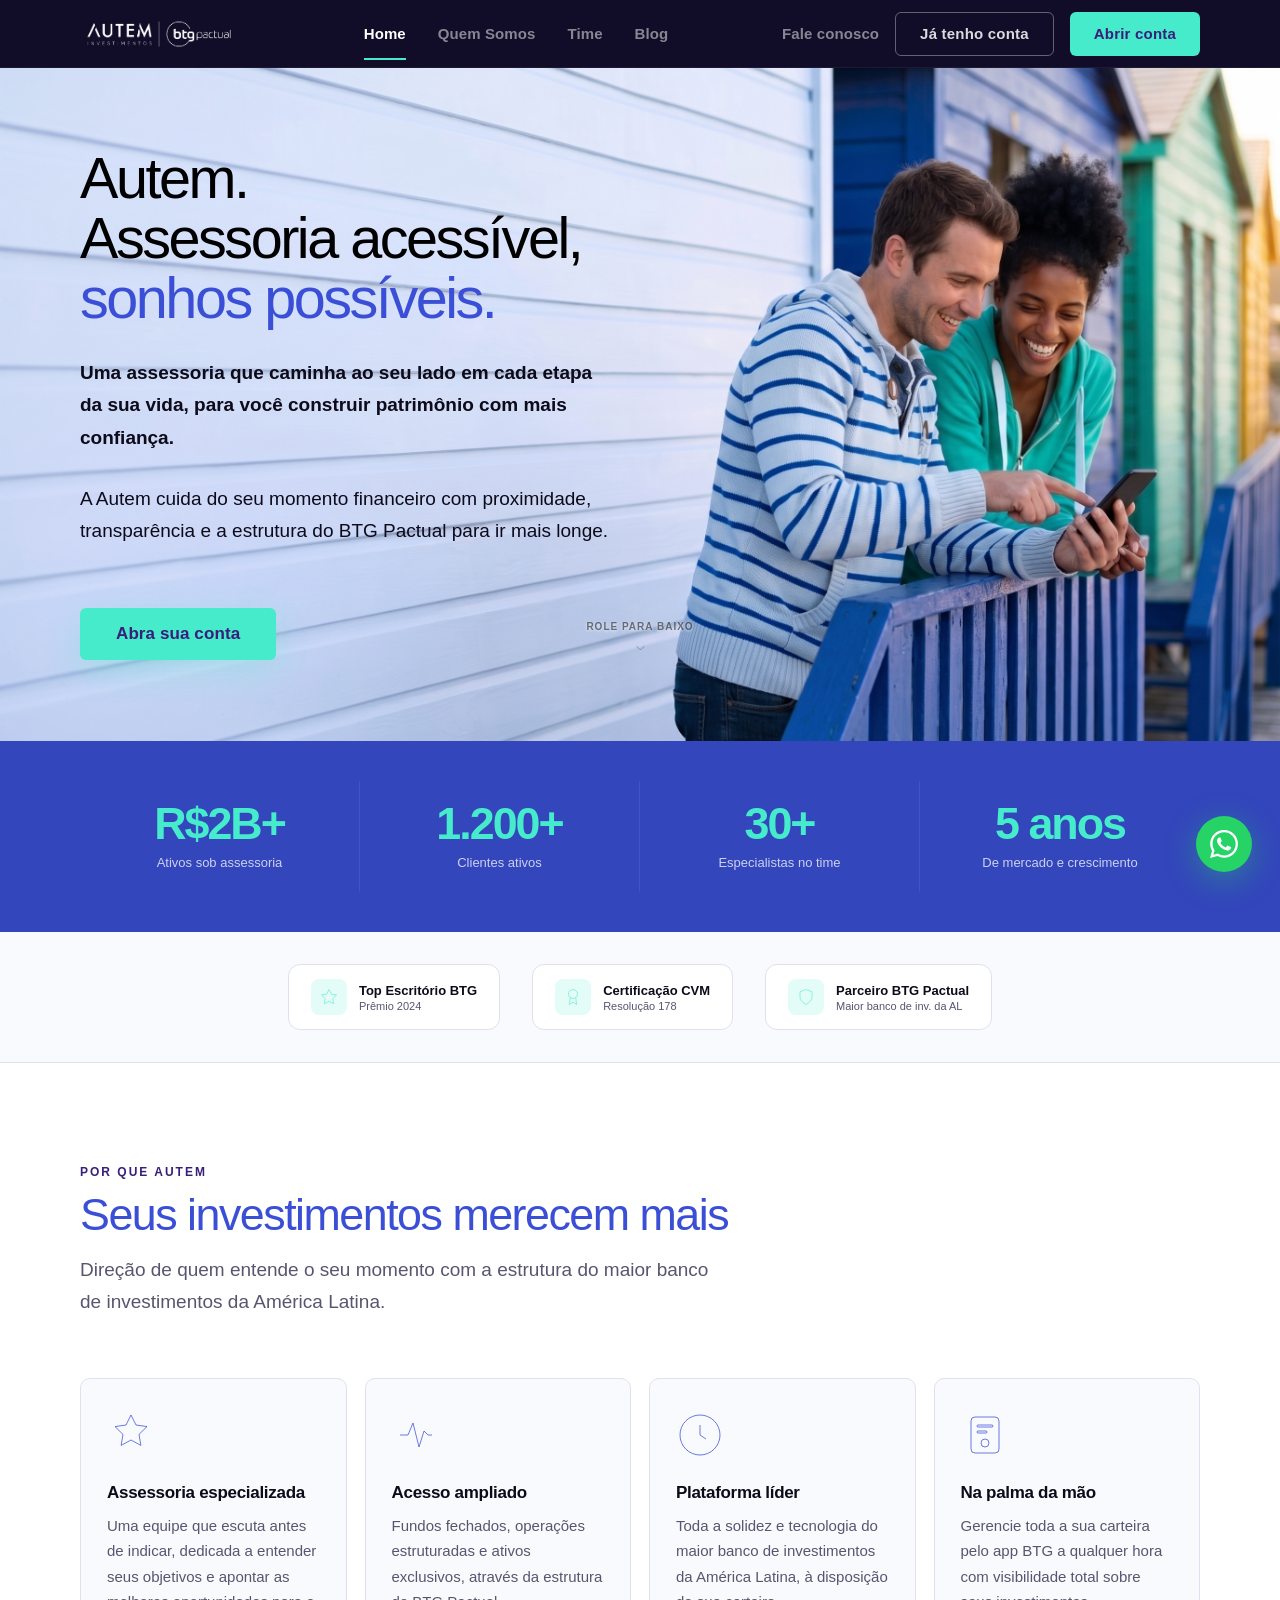
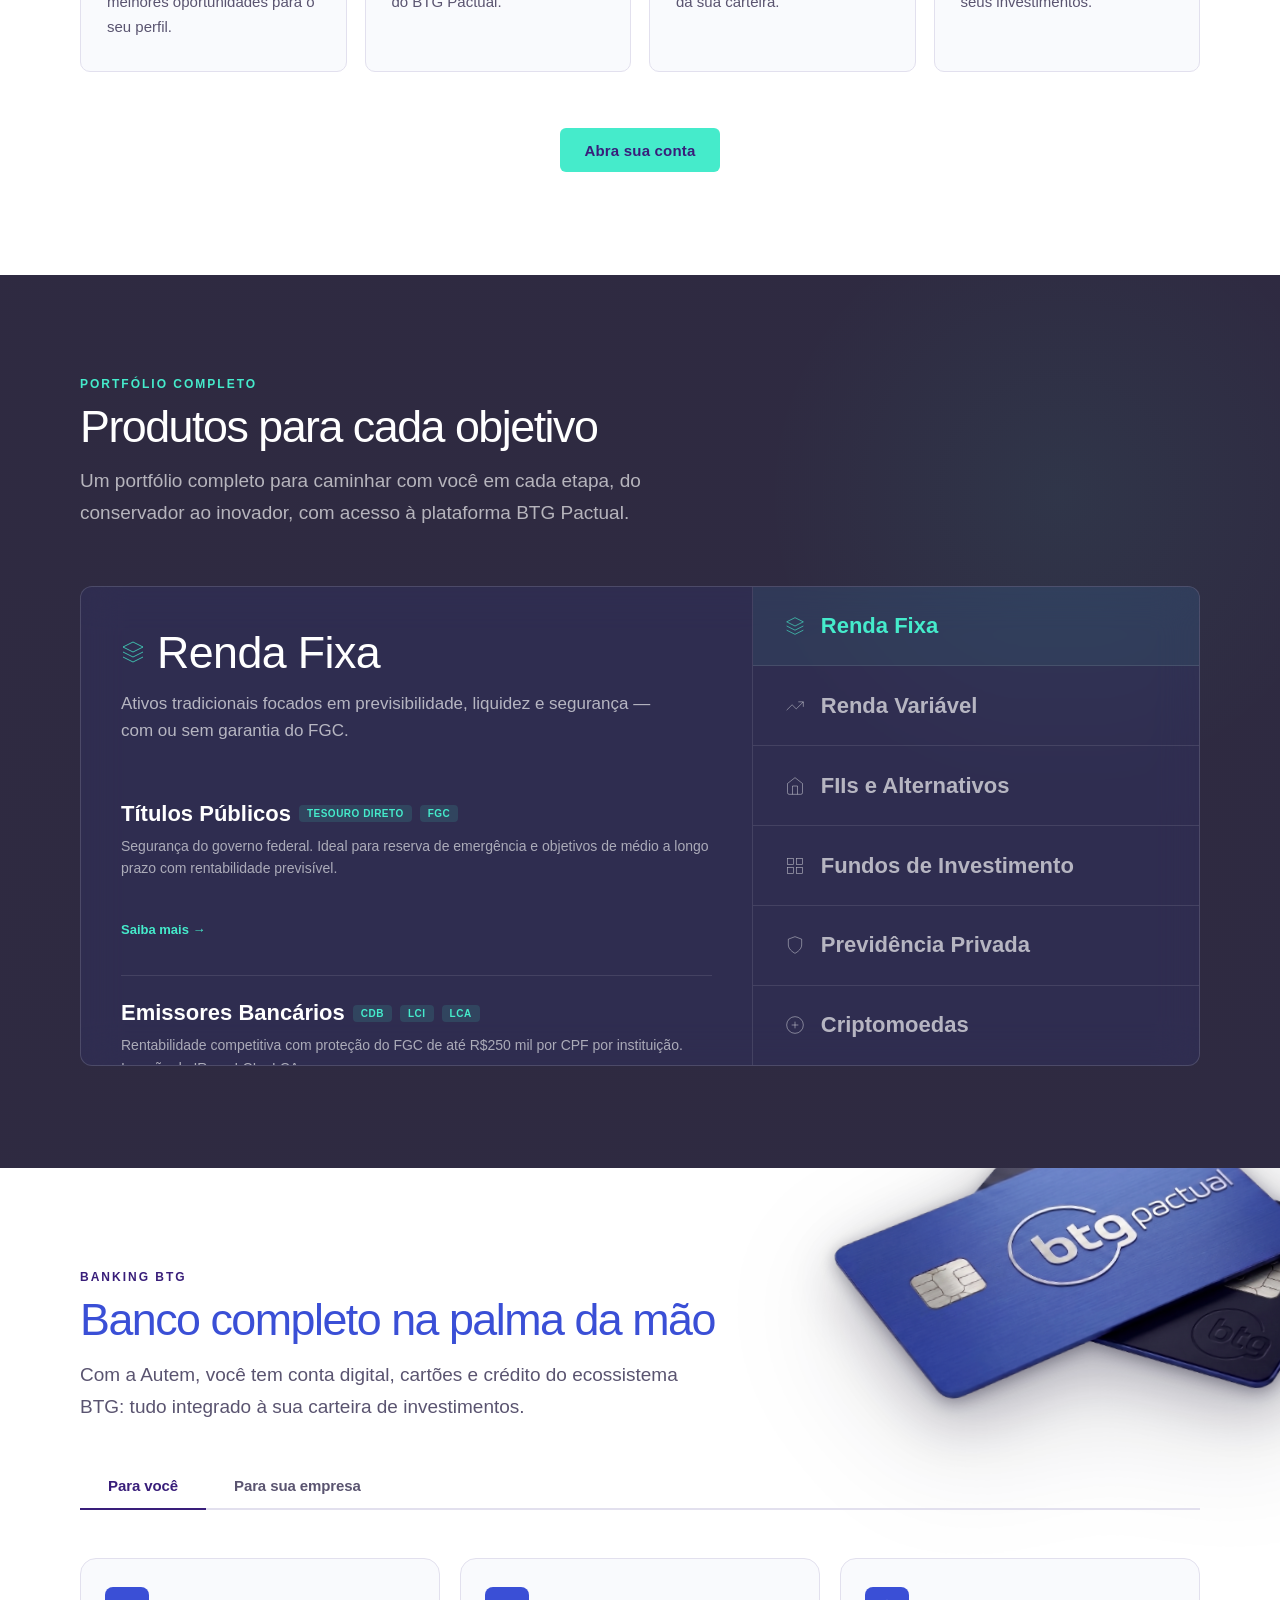
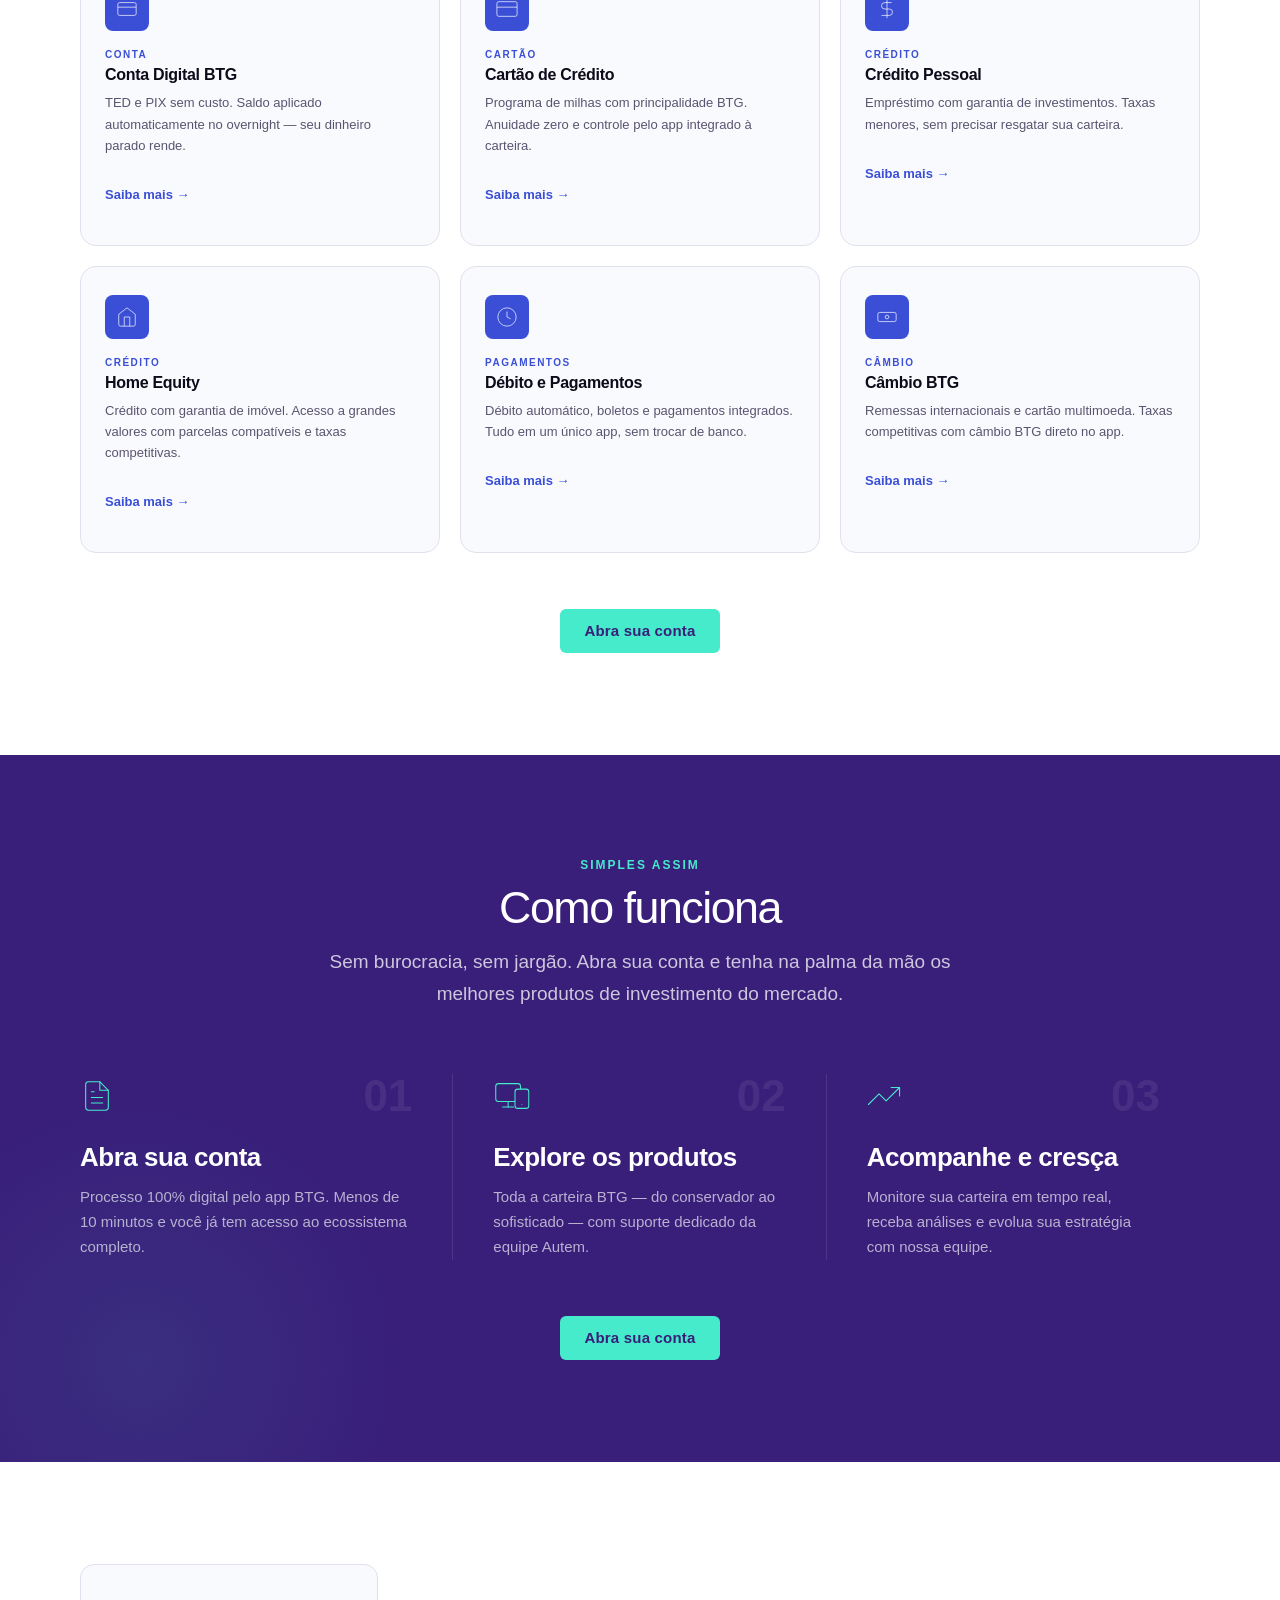
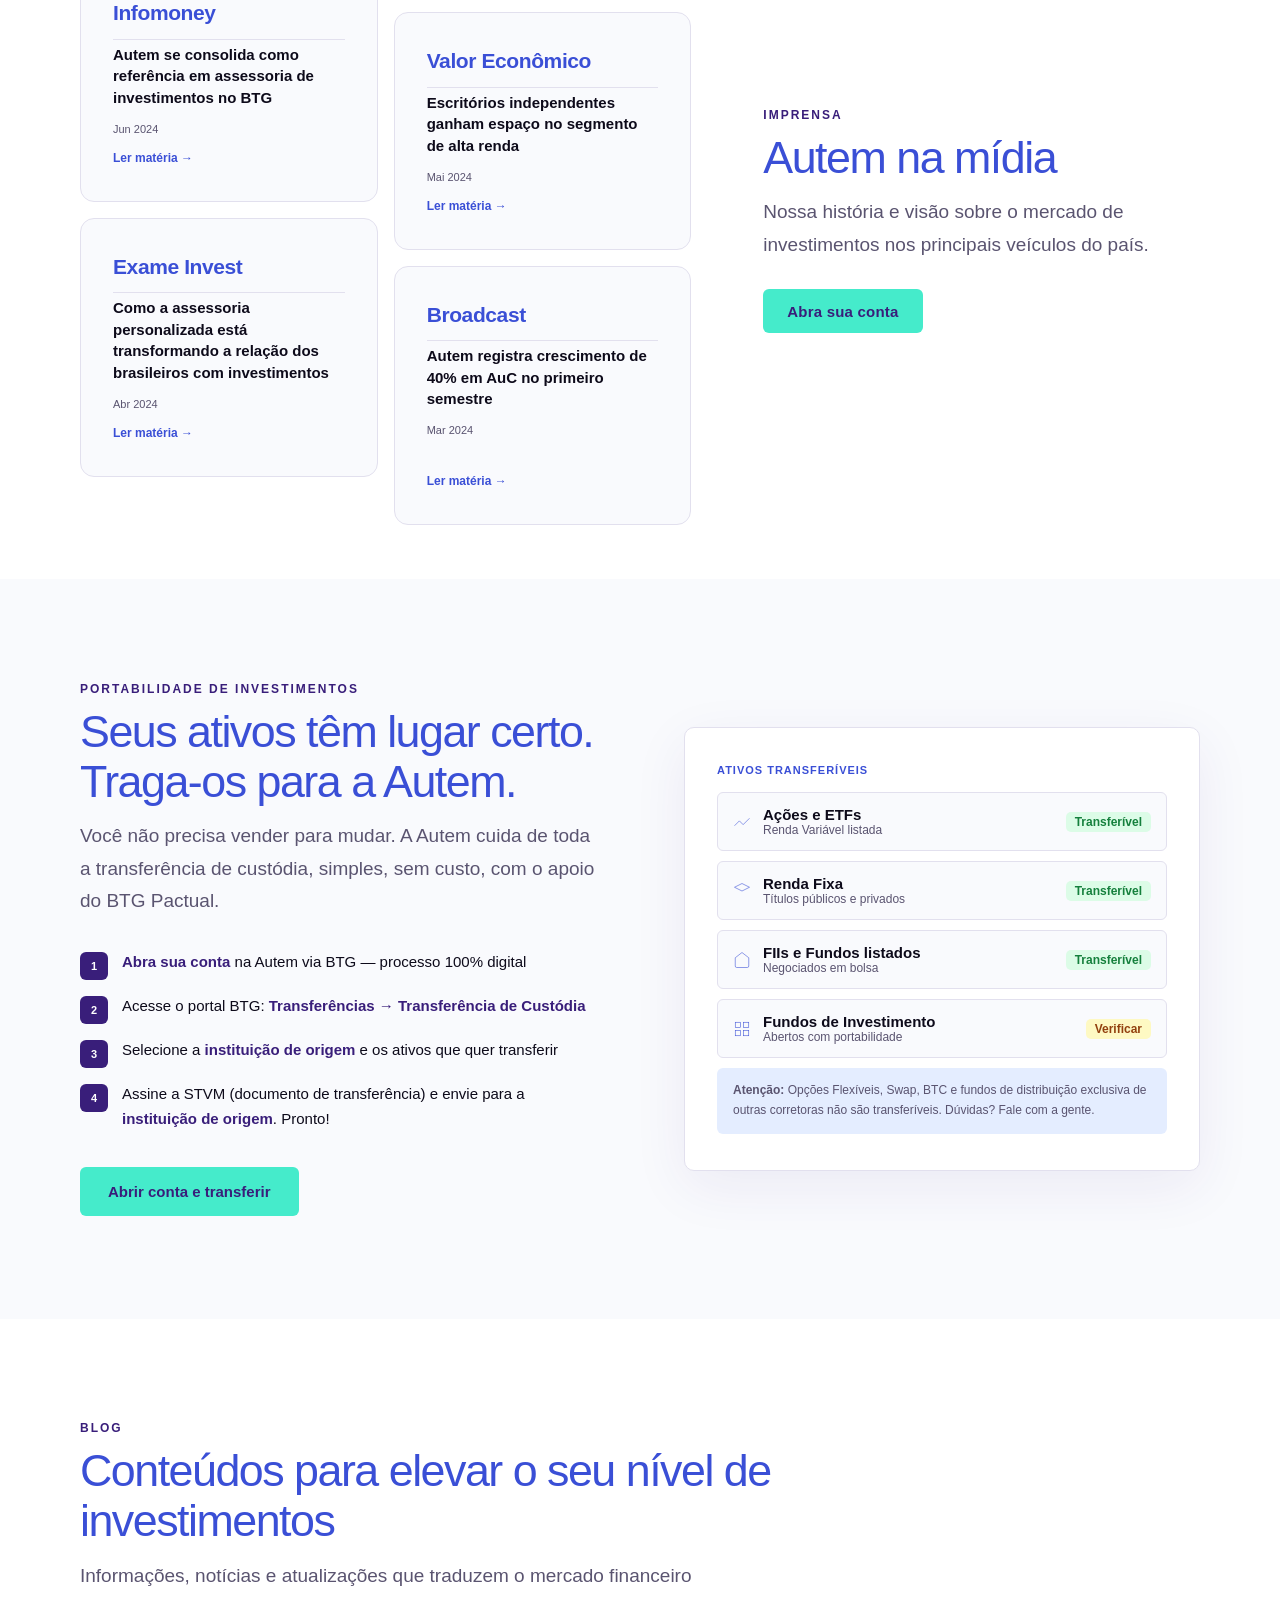
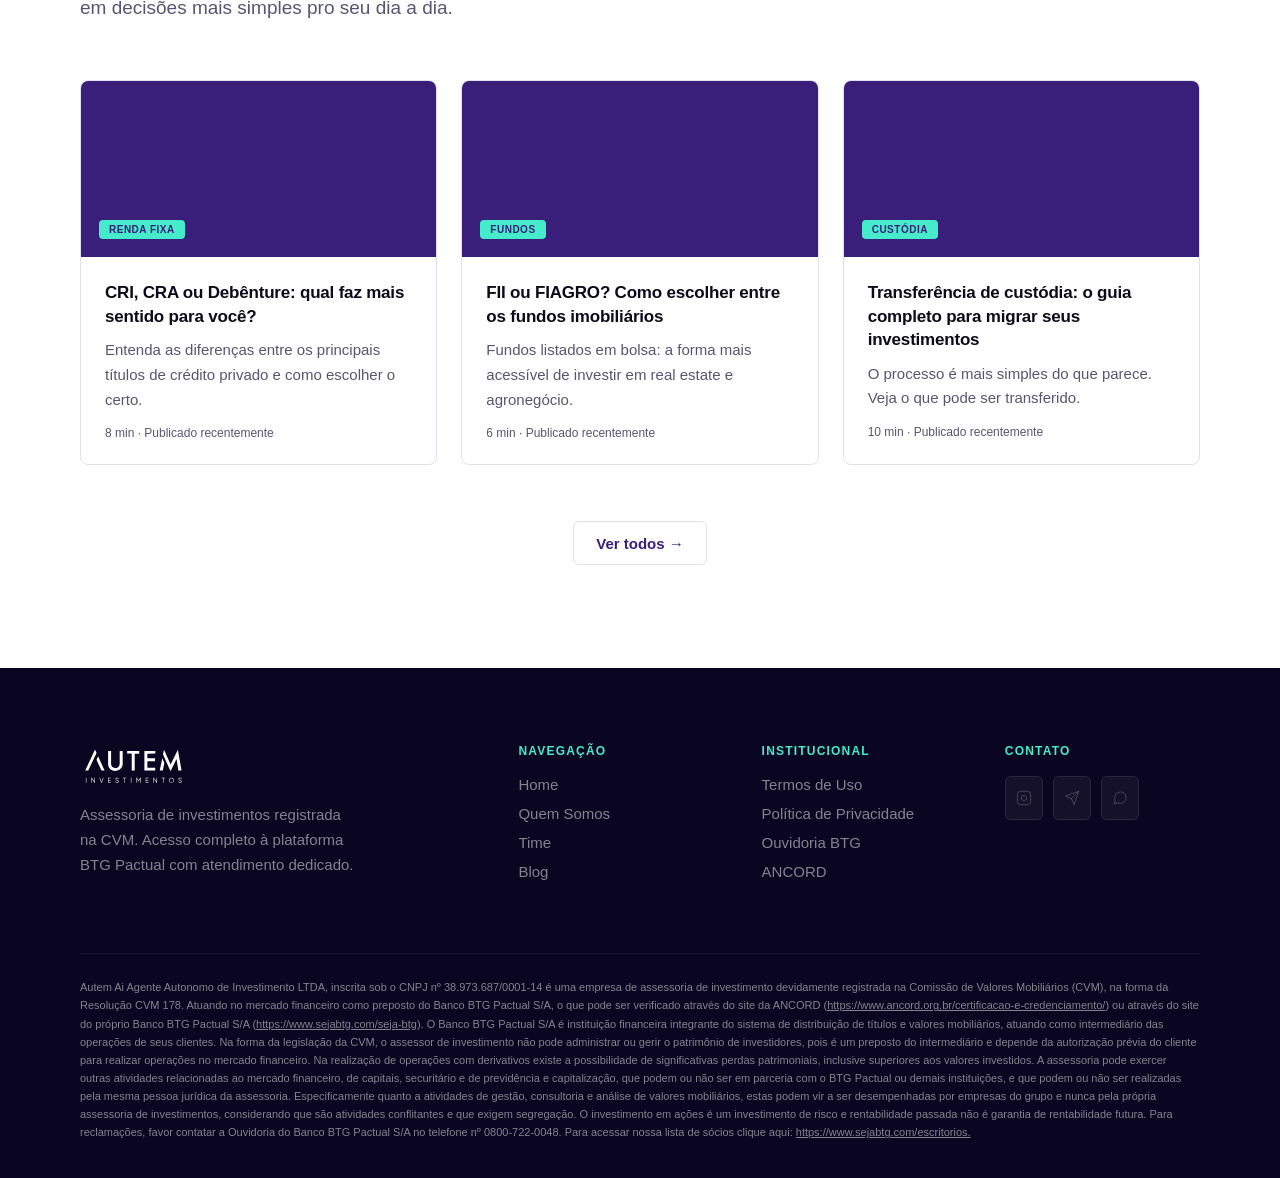
==== commit 656d1995: "Atualiza site Autem" ====
--- a/index.html
+++ b/index.html
@@ -16,7 +16,7 @@
 -->
 
 
-<link rel="stylesheet" href="style.css">
+<link rel="stylesheet" href="style.css">  <meta name="view-transition" content="same-origin">
 </head>
 <body>
 <!-- ════════════ NAV ════════════ -->
@@ -54,8 +54,9 @@
     <div class="hero-inner">
       <div class="hero-content">
         <!-- Parceiro BTG badge removed -->
-        <h1>O melhor dos mundos de investimentos, <em>acessível para você</em></h1>
-        <p class="hero-sub">Acesso à plataforma completa do BTG Pactual com o cuidado e a proximidade de quem realmente entende o seu momento financeiro.</p>
+        <h1>Autem.<br>Assessoria acessível, <em>sonhos possíveis.</em></h1>
+        <p class="hero-sub"><strong>Uma assessoria que caminha ao seu lado em cada etapa da sua vida, para você construir patrimônio com mais confiança.</strong></p>
+        <p class="hero-sub">A Autem cuida do seu momento financeiro com proximidade, transparência e a estrutura do BTG Pactual para ir mais longe.</p>
         <div class="hero-cta-row">
           <button class="btn-hero">Abra sua conta</button>
         </div>
@@ -63,7 +64,7 @@
 
         <div class="hero-scroll-indicator">
           <span>Role para baixo</span>
-          <svg width="16" height="16" viewBox="0 0 24 24" fill="none" stroke="currentColor" stroke-width="0.5"><path d="M6 9l6 6 6-6"/></svg>
+          <svg width="16" height="16" viewBox="0 0 24 24" fill="none" stroke="currentColor" stroke-width="0.75"><path d="M6 9l6 6 6-6"/></svg>
         </div>
 </div>
   </section>
@@ -98,7 +99,7 @@
       <div class="numeros-premio carousel-track" id="carousel-premios">
         <div class="premio-badge carousel-item">
           <div class="premio-badge-icon">
-            <svg width="18" height="18" viewBox="0 0 24 24" fill="none" stroke="currentColor" stroke-width="0.5"><path d="M12 2l3.09 6.26L22 9.27l-5 4.87 1.18 6.88L12 17.77l-6.18 3.25L7 14.14 2 9.27l6.91-1.01L12 2z"/></svg>
+            <svg width="18" height="18" viewBox="0 0 24 24" fill="none" stroke="currentColor" stroke-width="0.75"><path d="M12 2l3.09 6.26L22 9.27l-5 4.87 1.18 6.88L12 17.77l-6.18 3.25L7 14.14 2 9.27l6.91-1.01L12 2z"/></svg>
           </div>
           <div>
             <div class="premio-badge-text">Top Escritório BTG</div>
@@ -107,7 +108,7 @@
         </div>
         <div class="premio-badge carousel-item">
           <div class="premio-badge-icon">
-            <svg width="18" height="18" viewBox="0 0 24 24" fill="none" stroke="currentColor" stroke-width="0.5"><circle cx="12" cy="8" r="6"/><path d="M15.477 12.89L17 22l-5-3-5 3 1.523-9.11"/></svg>
+            <svg width="18" height="18" viewBox="0 0 24 24" fill="none" stroke="currentColor" stroke-width="0.75"><circle cx="12" cy="8" r="6"/><path d="M15.477 12.89L17 22l-5-3-5 3 1.523-9.11"/></svg>
           </div>
           <div>
             <div class="premio-badge-text">Certificação CVM</div>
@@ -116,7 +117,7 @@
         </div>
         <div class="premio-badge carousel-item">
           <div class="premio-badge-icon">
-            <svg width="18" height="18" viewBox="0 0 24 24" fill="none" stroke="currentColor" stroke-width="0.5"><path d="M12 22s8-4 8-10V5l-8-3-8 3v7c0 6 8 10 8 10z"/></svg>
+            <svg width="18" height="18" viewBox="0 0 24 24" fill="none" stroke="currentColor" stroke-width="0.75"><path d="M12 22s8-4 8-10V5l-8-3-8 3v7c0 6 8 10 8 10z"/></svg>
           </div>
           <div>
             <div class="premio-badge-text">Parceiro BTG Pactual</div>
@@ -126,11 +127,11 @@
       </div>
       <div class="carousel-nav">
         <button class="carousel-arrow" id="carousel-premios-prev" aria-label="Anterior">
-          <svg width="18" height="18" viewBox="0 0 24 24" fill="none" stroke="currentColor" stroke-width="0.5" stroke-linecap="round" stroke-linejoin="round"><path d="M15 18l-6-6 6-6"/></svg>
+          <svg width="18" height="18" viewBox="0 0 24 24" fill="none" stroke="currentColor" stroke-width="0.75" stroke-linecap="round" stroke-linejoin="round"><path d="M15 18l-6-6 6-6"/></svg>
         </button>
         <div class="carousel-dots" id="carousel-premios-dots"></div>
         <button class="carousel-arrow" id="carousel-premios-next" aria-label="Próximo">
-          <svg width="18" height="18" viewBox="0 0 24 24" fill="none" stroke="currentColor" stroke-width="0.5" stroke-linecap="round" stroke-linejoin="round"><path d="M9 18l6-6-6-6"/></svg>
+          <svg width="18" height="18" viewBox="0 0 24 24" fill="none" stroke="currentColor" stroke-width="0.75" stroke-linecap="round" stroke-linejoin="round"><path d="M9 18l6-6-6-6"/></svg>
         </button>
       </div>
     </div>
@@ -141,43 +142,39 @@
     <div class="container">
       <span class="section-eyebrow">Por que Autem</span>
       <div class="section-title">Seus investimentos merecem mais</div>
-      <p class="section-sub">Tecnologia do BTG com atendimento que respeita cada etapa do seu patrimônio.</p>
+      <p class="section-sub">Direção de quem entende o seu momento com a estrutura do maior banco de investimentos da América Latina.</p>
       <div class="pilares-grid">
 
         <div class="pilar-card">
-          <svg class="pilar-icon" viewBox="0 0 48 48" fill="none" stroke="currentColor" stroke-width="0.5">
+          <svg class="pilar-icon" viewBox="0 0 48 48" fill="none" stroke="currentColor" stroke-width="0.75">
+            <path d="M24 4l5 10 11 1.6-8 7.8 1.9 11L24 29l-9.9 5.4L16 23.4 8 15.6 19 14z"/>
+          </svg>
+          <div class="pilar-title">Assessoria especializada</div>
+          <p class="pilar-desc">Uma equipe que escuta antes de indicar, dedicada a entender seus objetivos e apontar as melhores oportunidades para o seu perfil.</p>
+        </div>
+
+        <div class="pilar-card">
+          <svg class="pilar-icon" viewBox="0 0 48 48" fill="none" stroke="currentColor" stroke-width="0.75">
+            <path d="M8 24h8l5-12 6 24 5-16 4 4h4"/>
+          </svg>
+          <div class="pilar-title">Acesso ampliado</div>
+          <p class="pilar-desc">Fundos fechados, operações estruturadas e ativos exclusivos, através da estrutura do BTG Pactual.</p>
+        </div>
+
+        <div class="pilar-card">
+          <svg class="pilar-icon" viewBox="0 0 48 48" fill="none" stroke="currentColor" stroke-width="0.75">
             <circle cx="24" cy="24" r="20"/><path d="M24 14v10l6 4"/>
           </svg>
           <div class="pilar-title">Plataforma líder</div>
-          <p class="pilar-desc">Acesso completo ao maior banco de investimentos da América Latina, com toda a solidez e tecnologia do BTG Pactual.</p>
-          <a href="https://www.btgpactual.com" target="_blank" class="card-link">Saiba mais &rarr;</a>
+          <p class="pilar-desc">Toda a solidez e tecnologia do maior banco de investimentos da América Latina, à disposição da sua carteira.</p>
         </div>
 
         <div class="pilar-card">
-          <svg class="pilar-icon" viewBox="0 0 48 48" fill="none" stroke="currentColor" stroke-width="0.5">
-            <path d="M24 4l5 10 11 1.6-8 7.8 1.9 11L24 29l-9.9 5.4L16 23.4 8 15.6 19 14z"/>
-          </svg>
-          <div class="pilar-title">Assessoria especializada</div>
-          <p class="pilar-desc">Uma equipe dedicada a entender seus objetivos e indicar as melhores oportunidades do mercado para o seu perfil.</p>
-          <a href="quem-somos.html" class="card-link">Saiba mais &rarr;</a>
-        </div>
-
-        <div class="pilar-card">
-          <svg class="pilar-icon" viewBox="0 0 48 48" fill="none" stroke="currentColor" stroke-width="0.5">
+          <svg class="pilar-icon" viewBox="0 0 48 48" fill="none" stroke="currentColor" stroke-width="0.75">
             <rect x="10" y="6" width="28" height="36" rx="4"/><rect x="16" y="14" width="16" height="2" rx="1"/><rect x="16" y="20" width="10" height="2" rx="1"/><circle cx="24" cy="32" r="4"/>
           </svg>
           <div class="pilar-title">Na palma da mão</div>
-          <p class="pilar-desc">Gerencie toda a sua carteira pelo app BTG a qualquer hora — com visibilidade total sobre seus investimentos.</p>
-          <a href="https://www.btgpactual.com/aplicativo" target="_blank" class="card-link">Saiba mais &rarr;</a>
-        </div>
-
-        <div class="pilar-card">
-          <svg class="pilar-icon" viewBox="0 0 48 48" fill="none" stroke="currentColor" stroke-width="0.5">
-            <path d="M8 24h8l5-12 6 24 5-16 4 4h4"/>
-          </svg>
-          <div class="pilar-title">Acesso ampliado</div>
-          <p class="pilar-desc">Fundos fechados, operações estruturadas, ofertas coordenadas pelo BTG e ativos exclusivos do ecossistema.</p>
-          <a href="https://www.btgpactual.com/investimentos" target="_blank" class="card-link">Saiba mais &rarr;</a>
+          <p class="pilar-desc">Gerencie toda a sua carteira pelo app BTG a qualquer hora com visibilidade total sobre seus investimentos.</p>
         </div>
 
       </div>
@@ -193,267 +190,230 @@
     <div class="container">
       <span class="section-eyebrow">Portfólio completo</span>
       <div class="section-title">Produtos para cada objetivo</div>
-      <p class="section-sub">7 categorias macro, do conservador ao inovador — via plataforma BTG Pactual.</p>
-
-      <div class="portfolio-layout">
-
-        <!-- Tab rail -->
-        <div class="product-tabs">
-
-          <button class="product-tab active" onclick="selectTab(this,'tab-rf')">
-            <div class="product-tab-icon">
-              <svg width="18" height="18" viewBox="0 0 24 24" fill="none" stroke="currentColor" stroke-width="0.5"><path d="M12 2L2 7l10 5 10-5-10-5z"/><path d="M2 17l10 5 10-5"/><path d="M2 12l10 5 10-5"/></svg>
-            </div>
-            <span class="product-tab-label">Renda Fixa</span>
-          </button>
-
-          <button class="product-tab" onclick="selectTab(this,'tab-rv')">
-            <div class="product-tab-icon">
-              <svg width="18" height="18" viewBox="0 0 24 24" fill="none" stroke="currentColor" stroke-width="0.5"><polyline points="22 7 13.5 15.5 8.5 10.5 2 17"/><polyline points="16 7 22 7 22 13"/></svg>
-            </div>
-            <span class="product-tab-label">Renda Variável</span>
-          </button>
-
-          <button class="product-tab" onclick="selectTab(this,'tab-fiis')">
-            <div class="product-tab-icon">
-              <svg width="18" height="18" viewBox="0 0 24 24" fill="none" stroke="currentColor" stroke-width="0.5"><path d="M3 9l9-7 9 7v11a2 2 0 0 1-2 2H5a2 2 0 0 1-2-2z"/><polyline points="9 22 9 12 15 12 15 22"/></svg>
-            </div>
-            <span class="product-tab-label">FIIs e Alternativos</span>
-          </button>
-
-          <button class="product-tab" onclick="selectTab(this,'tab-fi')">
-            <div class="product-tab-icon">
-              <svg width="18" height="18" viewBox="0 0 24 24" fill="none" stroke="currentColor" stroke-width="0.5"><rect x="3" y="3" width="7" height="7"/><rect x="14" y="3" width="7" height="7"/><rect x="14" y="14" width="7" height="7"/><rect x="3" y="14" width="7" height="7"/></svg>
-            </div>
-            <span class="product-tab-label">Fundos de Investimento</span>
-          </button>
-
-          <button class="product-tab" onclick="selectTab(this,'tab-prev')">
-            <div class="product-tab-icon">
-              <svg width="18" height="18" viewBox="0 0 24 24" fill="none" stroke="currentColor" stroke-width="0.5"><path d="M12 22s8-4 8-10V5l-8-3-8 3v7c0 6 8 10 8 10z"/></svg>
-            </div>
-            <span class="product-tab-label">Previdência Privada</span>
-          </button>
-
-          <button class="product-tab" onclick="selectTab(this,'tab-cripto')">
-            <div class="product-tab-icon">
-              <svg width="18" height="18" viewBox="0 0 24 24" fill="none" stroke="currentColor" stroke-width="0.5"><circle cx="12" cy="12" r="10"/><line x1="12" y1="8" x2="12" y2="16"/><line x1="8" y1="12" x2="16" y2="12"/></svg>
-            </div>
-            <span class="product-tab-label">Criptomoedas</span>
-          </button>
-
-
-        </div><!-- /product-tabs -->
-
-        <!-- Painéis -->
-        <div class="product-panels">
-
-          <!-- RENDA FIXA -->
-          <div class="product-panel active" id="tab-rf">
-            <button class="accordion-header mobile-only" onclick="toggleAccordion('tab-rf')">
-              Renda Fixa
-              <svg width="16" height="16" viewBox="0 0 24 24" fill="none" stroke="currentColor" stroke-width="0.5"><path d="M6 9l6 6 6-6"/></svg>
-            </button>
-            <div class="accordion-content">
-
-            <div class="panel-header">
-              <div class="panel-category">Categoria 01</div>
-              <div class="panel-title">Renda Fixa</div>
-              <p class="panel-desc">Ativos tradicionais focados em previsibilidade, liquidez e segurança — com ou sem garantia do FGC.</p>
-            </div>
-            <div class="sub-products-grid">
-              <div class="sub-product">
-                <div class="sub-product-title">Títulos Públicos</div>
-                <div class="sub-product-tags"><span class="tag">Tesouro Direto</span><span class="tag">FGC</span></div>
+      <p class="section-sub">Um portfólio completo para caminhar com você em cada etapa, do conservador ao inovador, com acesso à plataforma BTG Pactual.</p>
+
+      <div class="portfolio-glass-layout" id="portfolio-layout">
+
+        <!-- Mobile Pills -->
+        <div class="portfolio-pills mobile-only">
+          <button class="pill-btn active" onclick="switchPortfolioPane('pane-rf', this)">
+            <svg width="18" height="18" viewBox="0 0 24 24" fill="none" stroke="currentColor" stroke-width="0.75"><path d="M12 2L2 7l10 5 10-5-10-5z"/><path d="M2 17l10 5 10-5"/><path d="M2 12l10 5 10-5"/></svg>
+            Renda Fixa
+          </button>
+          <button class="pill-btn" onclick="switchPortfolioPane('pane-rv', this)">
+            <svg width="18" height="18" viewBox="0 0 24 24" fill="none" stroke="currentColor" stroke-width="0.75"><polyline points="22 7 13.5 15.5 8.5 10.5 2 17"/><polyline points="16 7 22 7 22 13"/></svg>
+            Renda Variável
+          </button>
+          <button class="pill-btn" onclick="switchPortfolioPane('pane-fiis', this)">
+            <svg width="18" height="18" viewBox="0 0 24 24" fill="none" stroke="currentColor" stroke-width="0.75"><path d="M3 9l9-7 9 7v11a2 2 0 0 1-2 2H5a2 2 0 0 1-2-2z"/><polyline points="9 22 9 12 15 12 15 22"/></svg>
+            FIIs e Alternativos
+          </button>
+          <button class="pill-btn" onclick="switchPortfolioPane('pane-fi', this)">
+            <svg width="18" height="18" viewBox="0 0 24 24" fill="none" stroke="currentColor" stroke-width="0.75"><rect x="3" y="3" width="7" height="7"/><rect x="14" y="3" width="7" height="7"/><rect x="14" y="14" width="7" height="7"/><rect x="3" y="14" width="7" height="7"/></svg>
+            Fundos de Investimento
+          </button>
+          <button class="pill-btn" onclick="switchPortfolioPane('pane-prev', this)">
+            <svg width="18" height="18" viewBox="0 0 24 24" fill="none" stroke="currentColor" stroke-width="0.75"><path d="M12 22s8-4 8-10V5l-8-3-8 3v7c0 6 8 10 8 10z"/></svg>
+            Previdência
+          </button>
+          <button class="pill-btn" onclick="switchPortfolioPane('pane-cripto', this)">
+            <svg width="18" height="18" viewBox="0 0 24 24" fill="none" stroke="currentColor" stroke-width="0.75"><circle cx="12" cy="12" r="10"/><line x1="12" y1="8" x2="12" y2="16"/><line x1="8" y1="12" x2="16" y2="12"/></svg>
+            Criptomoedas
+          </button>
+        </div>
+
+        <!-- Left Content Panes -->
+        <div class="portfolio-content" id="portfolio-content">
+
+          <!-- Renda Fixa -->
+          <div class="portfolio-pane active" id="pane-rf">
+            <div class="pane-header">
+              <div class="pane-title">
+                <svg width="24" height="24" viewBox="0 0 24 24" fill="none" stroke="currentColor" stroke-width="0.75"><path d="M12 2L2 7l10 5 10-5-10-5z"/><path d="M2 17l10 5 10-5"/><path d="M2 12l10 5 10-5"/></svg>
+                Renda Fixa
+              </div>
+              <p class="pane-desc">Ativos tradicionais focados em previsibilidade, liquidez e segurança — com ou sem garantia do FGC.</p>
+            </div>
+            <div class="sub-products-list">
+              <div class="sub-product-row">
+                <div class="sub-product-title">Títulos Públicos <span class="tag">Tesouro Direto</span><span class="tag">FGC</span></div>
                 <p class="sub-product-desc">Segurança do governo federal. Ideal para reserva de emergência e objetivos de médio a longo prazo com rentabilidade previsível.</p>
                 <a href="https://www.btgpactual.com/investimentos" target="_blank" class="card-link">Saiba mais &rarr;</a>
               </div>
-              <div class="sub-product">
-                <div class="sub-product-title">Emissores Bancários</div>
-                <div class="sub-product-tags"><span class="tag">CDB</span><span class="tag">LCI</span><span class="tag">LCA</span></div>
+              <div class="sub-product-row">
+                <div class="sub-product-title">Emissores Bancários <span class="tag">CDB</span><span class="tag">LCI</span><span class="tag">LCA</span></div>
                 <p class="sub-product-desc">Rentabilidade competitiva com proteção do FGC de até R$250 mil por CPF por instituição. Isenção de IR em LCI e LCA.</p>
                 <a href="https://www.btgpactual.com/investimentos" target="_blank" class="card-link">Saiba mais &rarr;</a>
               </div>
-              <div class="sub-product">
-                <div class="sub-product-title">Crédito Privado</div>
-                <div class="sub-product-tags"><span class="tag">CRI</span><span class="tag">CRA</span><span class="tag">Debêntures</span><span class="tag">FIDC</span></div>
+              <div class="sub-product-row">
+                <div class="sub-product-title">Crédito Privado <span class="tag">CRI</span><span class="tag">CRA</span><span class="tag">Debêntures</span><span class="tag">FIDC</span></div>
                 <p class="sub-product-desc">Rentabilidade acima da renda fixa tradicional com diversificação de emissores. Muitos com isenção de IR para pessoa física.</p>
                 <a href="https://www.btgpactual.com/investimentos" target="_blank" class="card-link">Saiba mais &rarr;</a>
               </div>
             </div>
-            </div>
-          </div>
-
-          <!-- RENDA VARIÁVEL -->
-          <div class="product-panel" id="tab-rv">
-            <button class="accordion-header mobile-only" onclick="toggleAccordion('tab-rv')">
-              Renda Variável
-              <svg width="16" height="16" viewBox="0 0 24 24" fill="none" stroke="currentColor" stroke-width="0.5"><path d="M6 9l6 6 6-6"/></svg>
-            </button>
-            <div class="accordion-content">
-
-            <div class="panel-header">
-              <div class="panel-category">Categoria 02</div>
-              <div class="panel-title">Renda Variável</div>
-              <p class="panel-desc">Ativos de oscilação livre negociados diretamente no mercado secundário — ambiente de Bolsa (B3).</p>
-            </div>
-            <div class="sub-products-grid">
-              <div class="sub-product">
-                <div class="sub-product-title">Empresas Listadas</div>
-                <div class="sub-product-tags"><span class="tag">Ações</span><span class="tag">ETF</span><span class="tag">BDR</span></div>
+          </div>
+
+          <!-- Renda Variável -->
+          <div class="portfolio-pane" id="pane-rv">
+            <div class="pane-header">
+              <div class="pane-title">
+                <svg width="24" height="24" viewBox="0 0 24 24" fill="none" stroke="currentColor" stroke-width="0.75"><polyline points="22 7 13.5 15.5 8.5 10.5 2 17"/><polyline points="16 7 22 7 22 13"/></svg>
+                Renda Variável
+              </div>
+              <p class="pane-desc">Ativos de oscilação livre negociados diretamente no mercado secundário — ambiente de Bolsa (B3).</p>
+            </div>
+            <div class="sub-products-list">
+              <div class="sub-product-row">
+                <div class="sub-product-title">Empresas Listadas <span class="tag">Ações</span><span class="tag">ETF</span><span class="tag">BDR</span></div>
                 <p class="sub-product-desc">Ações negociadas na B3 com análises especializadas da Autem. Potencial de valorização e recebimento de dividendos.</p>
                 <a href="https://www.btgpactual.com/investimentos" target="_blank" class="card-link">Saiba mais &rarr;</a>
               </div>
-              <div class="sub-product">
-                <div class="sub-product-title">Operações Estruturadas</div>
-                <div class="sub-product-tags"><span class="tag">Derivativos</span><span class="tag">Opções</span></div>
+              <div class="sub-product-row">
+                <div class="sub-product-title">Operações Estruturadas <span class="tag">Derivativos</span><span class="tag">Opções</span></div>
                 <p class="sub-product-desc">Estratégias avançadas com derivativos para hedging, proteção de carteira e operações alavancadas no mercado secundário.</p>
                 <a href="https://www.btgpactual.com/investimentos" target="_blank" class="card-link">Saiba mais &rarr;</a>
               </div>
-              <div class="sub-product">
-                <div class="sub-product-title">Ofertas Públicas</div>
-                <div class="sub-product-tags"><span class="tag">IPO</span><span class="tag">Follow-on</span></div>
+              <div class="sub-product-row">
+                <div class="sub-product-title">Ofertas Públicas <span class="tag">IPO</span><span class="tag">Follow-on</span></div>
                 <p class="sub-product-desc">Participação em ofertas coordenadas pelo BTG Pactual. Acesso privilegiado a IPOs e follow-ons como cliente Autem.</p>
                 <a href="https://www.btgpactual.com/investimentos" target="_blank" class="card-link">Saiba mais &rarr;</a>
               </div>
             </div>
-            </div>
-          </div>
-
-          <!-- FIIs E ALTERNATIVOS (substituiu Mercado de Capitais) -->
-          <div class="product-panel" id="tab-fiis">
-            <button class="accordion-header mobile-only" onclick="toggleAccordion('tab-fiis')">
-              FIIs e Alternativos
-              <svg width="16" height="16" viewBox="0 0 24 24" fill="none" stroke="currentColor" stroke-width="0.5"><path d="M6 9l6 6 6-6"/></svg>
-            </button>
-            <div class="accordion-content">
-
-            <div class="panel-header">
-              <div class="panel-category">Categoria 03</div>
-              <div class="panel-title">FIIs e Alternativos</div>
-              <p class="panel-desc">Fundos imobiliários e de infraestrutura negociados em bolsa, com distribuição de proventos mensais e acesso ao mercado real.</p>
-            </div>
-            <div class="sub-products-grid">
-              <div class="sub-product">
-                <div class="sub-product-title">FII — Fundos Imobiliários</div>
-                <div class="sub-product-tags"><span class="tag">FII</span><span class="tag">Lajes</span><span class="tag">Logística</span></div>
+          </div>
+
+          <!-- FIIs e Alternativos -->
+          <div class="portfolio-pane" id="pane-fiis">
+            <div class="pane-header">
+              <div class="pane-title">
+                <svg width="24" height="24" viewBox="0 0 24 24" fill="none" stroke="currentColor" stroke-width="0.75"><path d="M3 9l9-7 9 7v11a2 2 0 0 1-2 2H5a2 2 0 0 1-2-2z"/><polyline points="9 22 9 12 15 12 15 22"/></svg>
+                FIIs e Alternativos
+              </div>
+              <p class="pane-desc">Fundos imobiliários e de infraestrutura negociados em bolsa, com distribuição de proventos mensais e acesso ao mercado real.</p>
+            </div>
+            <div class="sub-products-list">
+              <div class="sub-product-row">
+                <div class="sub-product-title">FII — Fundos Imobiliários <span class="tag">FII</span><span class="tag">Lajes</span><span class="tag">Logística</span></div>
                 <p class="sub-product-desc">Exposição ao mercado imobiliário com liquidez de bolsa. Distribuição mensal de rendimentos, isentos de IR para pessoa física.</p>
                 <a href="https://www.btgpactual.com/investimentos" target="_blank" class="card-link">Saiba mais &rarr;</a>
               </div>
-              <div class="sub-product">
-                <div class="sub-product-title">FIAGRO e FI-INFRA</div>
-                <div class="sub-product-tags"><span class="tag">FIAGRO</span><span class="tag">FI-INFRA</span><span class="tag">FIP-IE</span></div>
+              <div class="sub-product-row">
+                <div class="sub-product-title">FIAGRO e FI-INFRA <span class="tag">FIAGRO</span><span class="tag">FI-INFRA</span><span class="tag">FIP-IE</span></div>
                 <p class="sub-product-desc">Fundos focados em agronegócio e infraestrutura. Acesso a setores estratégicos da economia real com benefício fiscal.</p>
                 <a href="https://www.btgpactual.com/investimentos" target="_blank" class="card-link">Saiba mais &rarr;</a>
               </div>
             </div>
-            </div>
-          </div>
-
-          <!-- FUNDOS DE INVESTIMENTO -->
-          <div class="product-panel" id="tab-fi">
-            <button class="accordion-header mobile-only" onclick="toggleAccordion('tab-fi')">
-              Fundos de Investimento
-              <svg width="16" height="16" viewBox="0 0 24 24" fill="none" stroke="currentColor" stroke-width="0.5"><path d="M6 9l6 6 6-6"/></svg>
-            </button>
-            <div class="accordion-content">
-
-            <div class="panel-header">
-              <div class="panel-category">Categoria 04</div>
-              <div class="panel-title">Fundos de Investimento</div>
-              <p class="panel-desc">Estruturas de cotas com gestão profissional — abertos, fechados, listados e cetipados.</p>
-            </div>
-            <div class="sub-products-grid">
-              <div class="sub-product">
-                <div class="sub-product-title">Fundos Abertos</div>
-                <div class="sub-product-tags"><span class="tag">Multimercado</span><span class="tag">RF</span><span class="tag">Ações</span></div>
+          </div>
+
+          <!-- Fundos de Investimento -->
+          <div class="portfolio-pane" id="pane-fi">
+            <div class="pane-header">
+              <div class="pane-title">
+                <svg width="24" height="24" viewBox="0 0 24 24" fill="none" stroke="currentColor" stroke-width="0.75"><rect x="3" y="3" width="7" height="7"/><rect x="14" y="3" width="7" height="7"/><rect x="14" y="14" width="7" height="7"/><rect x="3" y="14" width="7" height="7"/></svg>
+                Fundos de Investimento
+              </div>
+              <p class="pane-desc">Estruturas de cotas com gestão profissional — abertos, fechados, listados e cetipados.</p>
+            </div>
+            <div class="sub-products-list">
+              <div class="sub-product-row">
+                <div class="sub-product-title">Fundos Abertos <span class="tag">Multimercado</span><span class="tag">RF</span><span class="tag">Ações</span></div>
                 <p class="sub-product-desc">Liquidez diária ou programada. Gestão ativa com acesso a estratégias diversificadas e gestores de renome.</p>
                 <a href="https://www.btgpactual.com/investimentos" target="_blank" class="card-link">Saiba mais &rarr;</a>
               </div>
-              <div class="sub-product">
-                <div class="sub-product-title">Fundos Fechados</div>
-                <div class="sub-product-tags"><span class="tag">Exclusivo</span><span class="tag">Qualificado</span></div>
+              <div class="sub-product-row">
+                <div class="sub-product-title">Fundos Fechados <span class="tag">Exclusivo</span><span class="tag">Qualificado</span></div>
                 <p class="sub-product-desc">Estratégias de longo prazo com janelas exclusivas. Acesso a fundos restritos a investidores qualificados via BTG.</p>
                 <a href="https://www.btgpactual.com/investimentos" target="_blank" class="card-link">Saiba mais &rarr;</a>
               </div>
-              <div class="sub-product">
-                <div class="sub-product-title">Fundos Listados</div>
-                <div class="sub-product-tags"><span class="tag">FII</span><span class="tag">FIAGRO</span><span class="tag">FI-INFRA</span><span class="tag">FIP-IE</span></div>
+              <div class="sub-product-row">
+                <div class="sub-product-title">Fundos Listados <span class="tag">FII</span><span class="tag">FIAGRO</span><span class="tag">FI-INFRA</span><span class="tag">FIP-IE</span></div>
                 <p class="sub-product-desc">Negociados em bolsa com distribuição de proventos mensais. Exposição a imóveis, agronegócio e infraestrutura.</p>
                 <a href="https://www.btgpactual.com/investimentos" target="_blank" class="card-link">Saiba mais &rarr;</a>
               </div>
-              <div class="sub-product">
-                <div class="sub-product-title">Fundos Cetipados</div>
-                <div class="sub-product-tags"><span class="tag">FII</span><span class="tag">FIAGRO</span><span class="tag">FI-INFRA</span><span class="tag">FIP-IE</span></div>
+              <div class="sub-product-row">
+                <div class="sub-product-title">Fundos Cetipados <span class="tag">FII</span><span class="tag">FIAGRO</span><span class="tag">FI-INFRA</span><span class="tag">FIP-IE</span></div>
                 <p class="sub-product-desc">Cotas registradas na CETIP — mesma exposição dos fundos listados com estrutura de distribuição diferenciada.</p>
                 <a href="https://www.btgpactual.com/investimentos" target="_blank" class="card-link">Saiba mais &rarr;</a>
               </div>
             </div>
-            </div>
-          </div>
-
-          <!-- PREVIDÊNCIA -->
-          <div class="product-panel" id="tab-prev">
-            <button class="accordion-header mobile-only" onclick="toggleAccordion('tab-prev')">
-              Previdência Privada
-              <svg width="16" height="16" viewBox="0 0 24 24" fill="none" stroke="currentColor" stroke-width="0.5"><path d="M6 9l6 6 6-6"/></svg>
-            </button>
-            <div class="accordion-content">
-
-            <div class="panel-header">
-              <div class="panel-category">Categoria 05</div>
-              <div class="panel-title">Previdência Privada</div>
-              <p class="panel-desc">Estruturas focadas em planejamento de longo prazo, aposentadoria, eficiência fiscal e planejamento sucessório.</p>
-            </div>
-            <div class="sub-products-grid">
-              <div class="sub-product">
-                <div class="sub-product-title">PGBL</div>
-                <div class="sub-product-tags"><span class="tag">Dedução IR</span><span class="tag">Longo prazo</span></div>
+          </div>
+
+          <!-- Previdência Privada -->
+          <div class="portfolio-pane" id="pane-prev">
+            <div class="pane-header">
+              <div class="pane-title">
+                <svg width="24" height="24" viewBox="0 0 24 24" fill="none" stroke="currentColor" stroke-width="0.75"><path d="M12 22s8-4 8-10V5l-8-3-8 3v7c0 6 8 10 8 10z"/></svg>
+                Previdência Privada
+              </div>
+              <p class="pane-desc">Estruturas focadas em planejamento de longo prazo, aposentadoria, eficiência fiscal e planejamento sucessório.</p>
+            </div>
+            <div class="sub-products-list">
+              <div class="sub-product-row">
+                <div class="sub-product-title">PGBL <span class="tag">Dedução IR</span><span class="tag">Longo prazo</span></div>
                 <p class="sub-product-desc">Dedução de até 12% da renda bruta anual no IR. Indicado para quem faz declaração completa. Tributação sobre valor total no resgate.</p>
                 <a href="https://www.btgpactual.com/investimentos" target="_blank" class="card-link">Saiba mais &rarr;</a>
               </div>
-              <div class="sub-product">
-                <div class="sub-product-title">VGBL</div>
-                <div class="sub-product-tags"><span class="tag">Sucessório</span><span class="tag">Flexível</span></div>
+              <div class="sub-product-row">
+                <div class="sub-product-title">VGBL <span class="tag">Sucessório</span><span class="tag">Flexível</span></div>
                 <p class="sub-product-desc">Tributação somente sobre os rendimentos. Ideal para declaração simplificada e como ferramenta de planejamento sucessório.</p>
                 <a href="https://www.btgpactual.com/investimentos" target="_blank" class="card-link">Saiba mais &rarr;</a>
               </div>
             </div>
-            </div>
-          </div>
-
-          <!-- CRIPTOMOEDAS (substituiu Ativos Alternativos e Inovações) -->
-          <div class="product-panel" id="tab-cripto">
-            <button class="accordion-header mobile-only" onclick="toggleAccordion('tab-cripto')">
-              Criptomoedas
-              <svg width="16" height="16" viewBox="0 0 24 24" fill="none" stroke="currentColor" stroke-width="0.5"><path d="M6 9l6 6 6-6"/></svg>
-            </button>
-            <div class="accordion-content">
-
-            <div class="panel-header">
-              <div class="panel-category">Categoria 06</div>
-              <div class="panel-title">Criptomoedas</div>
-              <p class="panel-desc">Ativos digitais descentralizados e produtos baseados em teses de probabilidade de eventos futuros — via ecossistema BTG.</p>
-            </div>
-            <div class="sub-products-grid">
-              <div class="sub-product">
-                <div class="sub-product-title">Bitcoin, Ethereum e outros</div>
-                <div class="sub-product-tags"><span class="tag">Bitcoin</span><span class="tag">Ethereum</span><span class="tag">Regulado</span></div>
+          </div>
+
+          <!-- Criptomoedas -->
+          <div class="portfolio-pane" id="pane-cripto">
+            <div class="pane-header">
+              <div class="pane-title">
+                <svg width="24" height="24" viewBox="0 0 24 24" fill="none" stroke="currentColor" stroke-width="0.75"><circle cx="12" cy="12" r="10"/><line x1="12" y1="8" x2="12" y2="16"/><line x1="8" y1="12" x2="16" y2="12"/></svg>
+                Criptomoedas
+              </div>
+              <p class="pane-desc">Ativos digitais descentralizados e produtos baseados em teses de probabilidade de eventos futuros — via ecossistema BTG.</p>
+            </div>
+            <div class="sub-products-list">
+              <div class="sub-product-row">
+                <div class="sub-product-title">Bitcoin, Ethereum e outros <span class="tag">Bitcoin</span><span class="tag">Ethereum</span><span class="tag">Regulado</span></div>
                 <p class="sub-product-desc">Exposição a ativos digitais com custódia BTG. Acesso regulado e seguro ao mercado cripto, integrado à carteira de investimentos.</p>
                 <a href="https://www.btgpactual.com/investimentos" target="_blank" class="card-link">Saiba mais &rarr;</a>
               </div>
-              <div class="sub-product">
-                <div class="sub-product-title">Mercados Preditivos</div>
-                <div class="sub-product-tags"><span class="tag">BTG Trends</span><span class="tag">Eventos</span></div>
+              <div class="sub-product-row">
+                <div class="sub-product-title">Mercados Preditivos <span class="tag">BTG Trends</span><span class="tag">Eventos</span></div>
                 <p class="sub-product-desc">Plataforma BTG Trends — produtos baseados na probabilidade de ocorrência de eventos futuros. Novo paradigma de alocação.</p>
                 <a href="https://www.btgpactual.com/investimentos" target="_blank" class="card-link">Saiba mais &rarr;</a>
               </div>
             </div>
-            </div>
-          </div>
-
-        </div><!-- /product-panels -->
-      </div><!-- /portfolio-layout -->
+          </div>
+
+        </div><!-- /portfolio-content -->
+
+        <!-- Right Menu (Desktop) -->
+        <div class="portfolio-menu desktop-only">
+          <button class="menu-item active" onclick="switchPortfolioPane('pane-rf', this)">
+            <svg width="20" height="20" viewBox="0 0 24 24" fill="none" stroke="currentColor" stroke-width="0.75"><path d="M12 2L2 7l10 5 10-5-10-5z"/><path d="M2 17l10 5 10-5"/><path d="M2 12l10 5 10-5"/></svg>
+            Renda Fixa
+          </button>
+          <button class="menu-item" onclick="switchPortfolioPane('pane-rv', this)">
+            <svg width="20" height="20" viewBox="0 0 24 24" fill="none" stroke="currentColor" stroke-width="0.75"><polyline points="22 7 13.5 15.5 8.5 10.5 2 17"/><polyline points="16 7 22 7 22 13"/></svg>
+            Renda Variável
+          </button>
+          <button class="menu-item" onclick="switchPortfolioPane('pane-fiis', this)">
+            <svg width="20" height="20" viewBox="0 0 24 24" fill="none" stroke="currentColor" stroke-width="0.75"><path d="M3 9l9-7 9 7v11a2 2 0 0 1-2 2H5a2 2 0 0 1-2-2z"/><polyline points="9 22 9 12 15 12 15 22"/></svg>
+            FIIs e Alternativos
+          </button>
+          <button class="menu-item" onclick="switchPortfolioPane('pane-fi', this)">
+            <svg width="20" height="20" viewBox="0 0 24 24" fill="none" stroke="currentColor" stroke-width="0.75"><rect x="3" y="3" width="7" height="7"/><rect x="14" y="3" width="7" height="7"/><rect x="14" y="14" width="7" height="7"/><rect x="3" y="14" width="7" height="7"/></svg>
+            Fundos de Investimento
+          </button>
+          <button class="menu-item" onclick="switchPortfolioPane('pane-prev', this)">
+            <svg width="20" height="20" viewBox="0 0 24 24" fill="none" stroke="currentColor" stroke-width="0.75"><path d="M12 22s8-4 8-10V5l-8-3-8 3v7c0 6 8 10 8 10z"/></svg>
+            Previdência Privada
+          </button>
+          <button class="menu-item" onclick="switchPortfolioPane('pane-cripto', this)">
+            <svg width="20" height="20" viewBox="0 0 24 24" fill="none" stroke="currentColor" stroke-width="0.75"><circle cx="12" cy="12" r="10"/><line x1="12" y1="8" x2="12" y2="16"/><line x1="8" y1="12" x2="16" y2="12"/></svg>
+            Criptomoedas
+          </button>
+        </div><!-- /portfolio-menu -->
+
+      </div><!-- /portfolio-glass-layout -->
     </div>
   </section>
 
@@ -466,7 +426,7 @@
     <div class="container">
       <span class="section-eyebrow">Banking BTG</span>
       <div class="section-title">Banco completo na palma da mão</div>
-      <p class="section-sub">Conta digital, cartões e crédito no ecossistema BTG — tudo integrado à sua carteira de investimentos.</p>
+      <p class="section-sub">Com a Autem, você tem conta digital, cartões e crédito do ecossistema BTG: tudo integrado à sua carteira de investimentos.</p>
 
       <!-- Abas de navegação -->
       <div class="banking-tabs-nav">
@@ -480,7 +440,7 @@
 
           <div class="banking-prod-card carousel-item">
             <div class="banking-prod-icon">
-              <svg width="22" height="22" viewBox="0 0 24 24" fill="none" stroke="currentColor" stroke-width="0.5"><rect x="2" y="5" width="20" height="14" rx="2"/><line x1="2" y1="10" x2="22" y2="10"/></svg>
+              <svg width="22" height="22" viewBox="0 0 24 24" fill="none" stroke="currentColor" stroke-width="0.75"><rect x="2" y="5" width="20" height="14" rx="2"/><line x1="2" y1="10" x2="22" y2="10"/></svg>
             </div>
             <div class="banking-prod-cat">Conta</div>
             <div class="banking-prod-title">Conta Digital BTG</div>
@@ -490,7 +450,7 @@
 
           <div class="banking-prod-card carousel-item">
             <div class="banking-prod-icon">
-              <svg width="22" height="22" viewBox="0 0 24 24" fill="none" stroke="currentColor" stroke-width="0.5"><rect x="1" y="4" width="22" height="16" rx="2"/><line x1="1" y1="10" x2="23" y2="10"/></svg>
+              <svg width="22" height="22" viewBox="0 0 24 24" fill="none" stroke="currentColor" stroke-width="0.75"><rect x="1" y="4" width="22" height="16" rx="2"/><line x1="1" y1="10" x2="23" y2="10"/></svg>
             </div>
             <div class="banking-prod-cat">Cartão</div>
             <div class="banking-prod-title">Cartão de Crédito</div>
@@ -500,7 +460,7 @@
 
           <div class="banking-prod-card carousel-item">
             <div class="banking-prod-icon">
-              <svg width="22" height="22" viewBox="0 0 24 24" fill="none" stroke="currentColor" stroke-width="0.5"><path d="M12 2v20M17 5H9.5a3.5 3.5 0 0 0 0 7h5a3.5 3.5 0 0 1 0 7H6"/></svg>
+              <svg width="22" height="22" viewBox="0 0 24 24" fill="none" stroke="currentColor" stroke-width="0.75"><path d="M12 2v20M17 5H9.5a3.5 3.5 0 0 0 0 7h5a3.5 3.5 0 0 1 0 7H6"/></svg>
             </div>
             <div class="banking-prod-cat">Crédito</div>
             <div class="banking-prod-title">Crédito Pessoal</div>
@@ -510,7 +470,7 @@
 
           <div class="banking-prod-card carousel-item">
             <div class="banking-prod-icon">
-              <svg width="22" height="22" viewBox="0 0 24 24" fill="none" stroke="currentColor" stroke-width="0.5"><path d="M3 9l9-7 9 7v11a2 2 0 0 1-2 2H5a2 2 0 0 1-2-2z"/><polyline points="9 22 9 12 15 12 15 22"/></svg>
+              <svg width="22" height="22" viewBox="0 0 24 24" fill="none" stroke="currentColor" stroke-width="0.75"><path d="M3 9l9-7 9 7v11a2 2 0 0 1-2 2H5a2 2 0 0 1-2-2z"/><polyline points="9 22 9 12 15 12 15 22"/></svg>
             </div>
             <div class="banking-prod-cat">Crédito</div>
             <div class="banking-prod-title">Home Equity</div>
@@ -520,7 +480,7 @@
 
           <div class="banking-prod-card carousel-item">
             <div class="banking-prod-icon">
-              <svg width="22" height="22" viewBox="0 0 24 24" fill="none" stroke="currentColor" stroke-width="0.5"><circle cx="12" cy="12" r="10"/><polyline points="12 6 12 12 16 14"/></svg>
+              <svg width="22" height="22" viewBox="0 0 24 24" fill="none" stroke="currentColor" stroke-width="0.75"><circle cx="12" cy="12" r="10"/><polyline points="12 6 12 12 16 14"/></svg>
             </div>
             <div class="banking-prod-cat">Pagamentos</div>
             <div class="banking-prod-title">Débito e Pagamentos</div>
@@ -530,7 +490,7 @@
 
           <div class="banking-prod-card carousel-item">
             <div class="banking-prod-icon">
-              <svg width="22" height="22" viewBox="0 0 24 24" fill="none" stroke="currentColor" stroke-width="0.5"><path d="M20 7H4a2 2 0 0 0-2 2v6a2 2 0 0 0 2 2h16a2 2 0 0 0 2-2V9a2 2 0 0 0-2-2z"/><circle cx="12" cy="12" r="2"/></svg>
+              <svg width="22" height="22" viewBox="0 0 24 24" fill="none" stroke="currentColor" stroke-width="0.75"><path d="M20 7H4a2 2 0 0 0-2 2v6a2 2 0 0 0 2 2h16a2 2 0 0 0 2-2V9a2 2 0 0 0-2-2z"/><circle cx="12" cy="12" r="2"/></svg>
             </div>
             <div class="banking-prod-cat">Câmbio</div>
             <div class="banking-prod-title">Câmbio BTG</div>
@@ -541,11 +501,11 @@
         </div>
         <div class="carousel-nav">
           <button class="carousel-arrow" id="carousel-banking-pf-prev" aria-label="Anterior">
-            <svg width="18" height="18" viewBox="0 0 24 24" fill="none" stroke="currentColor" stroke-width="0.5" stroke-linecap="round" stroke-linejoin="round"><path d="M15 18l-6-6 6-6"/></svg>
+            <svg width="18" height="18" viewBox="0 0 24 24" fill="none" stroke="currentColor" stroke-width="0.75" stroke-linecap="round" stroke-linejoin="round"><path d="M15 18l-6-6 6-6"/></svg>
           </button>
           <div class="carousel-dots" id="carousel-banking-pf-dots"></div>
           <button class="carousel-arrow" id="carousel-banking-pf-next" aria-label="Próximo">
-            <svg width="18" height="18" viewBox="0 0 24 24" fill="none" stroke="currentColor" stroke-width="0.5" stroke-linecap="round" stroke-linejoin="round"><path d="M9 18l6-6-6-6"/></svg>
+            <svg width="18" height="18" viewBox="0 0 24 24" fill="none" stroke="currentColor" stroke-width="0.75" stroke-linecap="round" stroke-linejoin="round"><path d="M9 18l6-6-6-6"/></svg>
           </button>
         </div>
       </div>
@@ -556,7 +516,7 @@
 
           <div class="banking-prod-card carousel-item">
             <div class="banking-prod-icon">
-              <svg width="22" height="22" viewBox="0 0 24 24" fill="none" stroke="currentColor" stroke-width="0.5"><rect x="2" y="7" width="20" height="14" rx="2"/><path d="M16 7V5a2 2 0 0 0-2-2h-4a2 2 0 0 0-2 2v2"/></svg>
+              <svg width="22" height="22" viewBox="0 0 24 24" fill="none" stroke="currentColor" stroke-width="0.75"><rect x="2" y="7" width="20" height="14" rx="2"/><path d="M16 7V5a2 2 0 0 0-2-2h-4a2 2 0 0 0-2 2v2"/></svg>
             </div>
             <div class="banking-prod-cat">Conta</div>
             <div class="banking-prod-title">Conta PJ BTG</div>
@@ -566,7 +526,7 @@
 
           <div class="banking-prod-card carousel-item">
             <div class="banking-prod-icon">
-              <svg width="22" height="22" viewBox="0 0 24 24" fill="none" stroke="currentColor" stroke-width="0.5"><rect x="1" y="4" width="22" height="16" rx="2"/><line x1="1" y1="10" x2="23" y2="10"/></svg>
+              <svg width="22" height="22" viewBox="0 0 24 24" fill="none" stroke="currentColor" stroke-width="0.75"><rect x="1" y="4" width="22" height="16" rx="2"/><line x1="1" y1="10" x2="23" y2="10"/></svg>
             </div>
             <div class="banking-prod-cat">Cartão</div>
             <div class="banking-prod-title">Cartão Empresarial</div>
@@ -576,7 +536,7 @@
 
           <div class="banking-prod-card carousel-item">
             <div class="banking-prod-icon">
-              <svg width="22" height="22" viewBox="0 0 24 24" fill="none" stroke="currentColor" stroke-width="0.5"><polyline points="22 12 18 12 15 21 9 3 6 12 2 12"/></svg>
+              <svg width="22" height="22" viewBox="0 0 24 24" fill="none" stroke="currentColor" stroke-width="0.75"><polyline points="22 12 18 12 15 21 9 3 6 12 2 12"/></svg>
             </div>
             <div class="banking-prod-cat">Crédito</div>
             <div class="banking-prod-title">Capital de Giro</div>
@@ -586,7 +546,7 @@
 
           <div class="banking-prod-card carousel-item">
             <div class="banking-prod-icon">
-              <svg width="22" height="22" viewBox="0 0 24 24" fill="none" stroke="currentColor" stroke-width="0.5"><path d="M12 2v20M17 5H9.5a3.5 3.5 0 0 0 0 7h5a3.5 3.5 0 0 1 0 7H6"/></svg>
+              <svg width="22" height="22" viewBox="0 0 24 24" fill="none" stroke="currentColor" stroke-width="0.75"><path d="M12 2v20M17 5H9.5a3.5 3.5 0 0 0 0 7h5a3.5 3.5 0 0 1 0 7H6"/></svg>
             </div>
             <div class="banking-prod-cat">Crédito</div>
             <div class="banking-prod-title">Antecipação de Recebíveis</div>
@@ -596,7 +556,7 @@
 
           <div class="banking-prod-card carousel-item">
             <div class="banking-prod-icon">
-              <svg width="22" height="22" viewBox="0 0 24 24" fill="none" stroke="currentColor" stroke-width="0.5"><path d="M3 3h18v18H3zM3 9h18M9 21V9"/></svg>
+              <svg width="22" height="22" viewBox="0 0 24 24" fill="none" stroke="currentColor" stroke-width="0.75"><path d="M3 3h18v18H3zM3 9h18M9 21V9"/></svg>
             </div>
             <div class="banking-prod-cat">Gestão</div>
             <div class="banking-prod-title">Conta Escrow</div>
@@ -606,7 +566,7 @@
 
           <div class="banking-prod-card carousel-item">
             <div class="banking-prod-icon">
-              <svg width="22" height="22" viewBox="0 0 24 24" fill="none" stroke="currentColor" stroke-width="0.5"><path d="M20 7H4a2 2 0 0 0-2 2v6a2 2 0 0 0 2 2h16a2 2 0 0 0 2-2V9a2 2 0 0 0-2-2z"/><circle cx="12" cy="12" r="2"/></svg>
+              <svg width="22" height="22" viewBox="0 0 24 24" fill="none" stroke="currentColor" stroke-width="0.75"><path d="M20 7H4a2 2 0 0 0-2 2v6a2 2 0 0 0 2 2h16a2 2 0 0 0 2-2V9a2 2 0 0 0-2-2z"/><circle cx="12" cy="12" r="2"/></svg>
             </div>
             <div class="banking-prod-cat">Câmbio</div>
             <div class="banking-prod-title">Câmbio Corporativo</div>
@@ -617,11 +577,11 @@
         </div>
         <div class="carousel-nav">
           <button class="carousel-arrow" id="carousel-banking-pj-prev" aria-label="Anterior">
-            <svg width="18" height="18" viewBox="0 0 24 24" fill="none" stroke="currentColor" stroke-width="0.5" stroke-linecap="round" stroke-linejoin="round"><path d="M15 18l-6-6 6-6"/></svg>
+            <svg width="18" height="18" viewBox="0 0 24 24" fill="none" stroke="currentColor" stroke-width="0.75" stroke-linecap="round" stroke-linejoin="round"><path d="M15 18l-6-6 6-6"/></svg>
           </button>
           <div class="carousel-dots" id="carousel-banking-pj-dots"></div>
           <button class="carousel-arrow" id="carousel-banking-pj-next" aria-label="Próximo">
-            <svg width="18" height="18" viewBox="0 0 24 24" fill="none" stroke="currentColor" stroke-width="0.5" stroke-linecap="round" stroke-linejoin="round"><path d="M9 18l6-6-6-6"/></svg>
+            <svg width="18" height="18" viewBox="0 0 24 24" fill="none" stroke="currentColor" stroke-width="0.75" stroke-linecap="round" stroke-linejoin="round"><path d="M9 18l6-6-6-6"/></svg>
           </button>
         </div>
       </div>
@@ -637,39 +597,43 @@
       <div class="text-center">
         <span class="section-eyebrow">Simples assim</span>
         <div class="section-title">Como funciona</div>
-        <p class="section-sub">Abra sua conta e tenha na palma da mão os melhores produtos de investimento do mercado.</p>
+        <p class="section-sub">Sem burocracia, sem jargão. Abra sua conta e tenha na palma da mão os melhores produtos de investimento do mercado.</p>
       </div>
       <div class="steps-visual carousel-track" id="carousel-como-funciona">
 
         <div class="step-visual carousel-item">
-          <div class="step-visual-mock step-visual-mock-1">
-            <svg width="64" height="64" viewBox="0 0 24 24" fill="none" stroke="#fff" stroke-width="0.5" stroke-linecap="round" stroke-linejoin="round" xmlns="http://www.w3.org/2000/svg">
-              <path d="M4 14h6"/><path d="M4 2h10"/><rect x="4" y="18" width="16" height="4" rx="1"/><rect x="4" y="6" width="16" height="4" rx="1"/>
+          <div class="step-visual-header">
+            <svg width="34" height="34" viewBox="0 0 24 24" fill="none" stroke="var(--c-green)" stroke-width="0.75" stroke-linecap="round" stroke-linejoin="round">
+              <path d="M14 2H6a2 2 0 0 0-2 2v16a2 2 0 0 0 2 2h12a2 2 0 0 0 2-2V8z"/><polyline points="14 2 14 8 20 8"/><line x1="16" y1="13" x2="8" y2="13"/><line x1="16" y1="17" x2="8" y2="17"/><polyline points="10 9 9 9 8 9"/>
             </svg>
-          </div>
-          <div class="step-visual-num">01 — Mobile</div>
+            <div class="step-visual-num">01</div>
+          </div>
           <div class="step-visual-title">Abra sua conta</div>
           <p class="step-visual-desc">Processo 100% digital pelo app BTG. Menos de 10 minutos e você já tem acesso ao ecossistema completo.</p>
         </div>
 
         <div class="step-visual carousel-item">
-          <div class="step-visual-mock step-visual-mock-2">
-            <svg width="64" height="64" viewBox="0 0 24 24" fill="none" stroke="#fff" stroke-width="0.5" stroke-linecap="round" stroke-linejoin="round" xmlns="http://www.w3.org/2000/svg">
-              <path d="M18 8V6a2 2 0 0 0-2-2H4a2 2 0 0 0-2 2v7a2 2 0 0 0 2 2h8"/><path d="M10 19v-3.96 3.15"/><path d="M7 19h5"/><rect width="6" height="10" x="16" y="12" rx="2"/>
+          <div class="step-visual-header">
+            <svg width="44" height="34" viewBox="0 0 32 24" fill="none" stroke="var(--c-green)" stroke-width="0.75" stroke-linecap="round" stroke-linejoin="round">
+              <rect x="2" y="3" width="18" height="13" rx="2" ry="2"/>
+              <line x1="7" y1="20" x2="15" y2="20"/>
+              <line x1="11" y1="16" x2="11" y2="20"/>
+              <rect x="16" y="7" width="10" height="14" rx="2" ry="2" fill="var(--c-purple-dark)" stroke="var(--c-green)"/>
+              <line x1="21" y1="18" x2="21.01" y2="18"/>
             </svg>
-          </div>
-          <div class="step-visual-num">02 — Desktop & Mobile</div>
+            <div class="step-visual-num">02</div>
+          </div>
           <div class="step-visual-title">Explore os produtos</div>
           <p class="step-visual-desc">Toda a carteira BTG — do conservador ao sofisticado — com suporte dedicado da equipe Autem.</p>
         </div>
 
         <div class="step-visual carousel-item">
-          <div class="step-visual-mock step-visual-mock-3">
-            <svg width="64" height="64" viewBox="0 0 24 24" fill="none" stroke="#fff" stroke-width="0.5" stroke-linecap="round" stroke-linejoin="round" xmlns="http://www.w3.org/2000/svg">
-              <path d="M12 16v5"/><path d="M16 14.639V21"/><path d="M20 10.656V21"/><path d="m22 3-8.646 8.646a.5.5 0 0 1-.708 0L9.354 8.354a.5.5 0 0 0-.707 0L2 15"/><path d="M4 18.463V21"/><path d="M8 14.656V21"/>
+          <div class="step-visual-header">
+            <svg width="34" height="34" viewBox="0 0 24 24" fill="none" stroke="var(--c-green)" stroke-width="0.75" stroke-linecap="round" stroke-linejoin="round">
+              <polyline points="23 6 13.5 15.5 8.5 10.5 1 18"></polyline><polyline points="17 6 23 6 23 12"></polyline>
             </svg>
-          </div>
-          <div class="step-visual-num">03 — Dashboard</div>
+            <div class="step-visual-num">03</div>
+          </div>
           <div class="step-visual-title">Acompanhe e cresça</div>
           <p class="step-visual-desc">Monitore sua carteira em tempo real, receba análises e evolua sua estratégia com nossa equipe.</p>
         </div>
@@ -677,11 +641,11 @@
       </div>
       <div class="carousel-nav">
         <button class="carousel-arrow" id="carousel-como-funciona-prev" aria-label="Anterior">
-          <svg width="18" height="18" viewBox="0 0 24 24" fill="none" stroke="currentColor" stroke-width="0.5" stroke-linecap="round" stroke-linejoin="round"><path d="M15 18l-6-6 6-6"/></svg>
+          <svg width="18" height="18" viewBox="0 0 24 24" fill="none" stroke="currentColor" stroke-width="0.75" stroke-linecap="round" stroke-linejoin="round"><path d="M15 18l-6-6 6-6"/></svg>
         </button>
         <div class="carousel-dots" id="carousel-como-funciona-dots"></div>
         <button class="carousel-arrow" id="carousel-como-funciona-next" aria-label="Próximo">
-          <svg width="18" height="18" viewBox="0 0 24 24" fill="none" stroke="currentColor" stroke-width="0.5" stroke-linecap="round" stroke-linejoin="round"><path d="M9 18l6-6-6-6"/></svg>
+          <svg width="18" height="18" viewBox="0 0 24 24" fill="none" stroke="currentColor" stroke-width="0.75" stroke-linecap="round" stroke-linejoin="round"><path d="M9 18l6-6-6-6"/></svg>
         </button>
       </div>
       <div class="text-center" style="margin-top: 56px;">
@@ -723,11 +687,11 @@
         </div>
         <div class="carousel-nav" id="carousel-midia-nav">
           <button class="carousel-arrow" id="carousel-midia-prev" aria-label="Anterior">
-            <svg width="18" height="18" viewBox="0 0 24 24" fill="none" stroke="currentColor" stroke-width="0.5" stroke-linecap="round" stroke-linejoin="round"><path d="M15 18l-6-6 6-6"/></svg>
+            <svg width="18" height="18" viewBox="0 0 24 24" fill="none" stroke="currentColor" stroke-width="0.75" stroke-linecap="round" stroke-linejoin="round"><path d="M15 18l-6-6 6-6"/></svg>
           </button>
           <div class="carousel-dots" id="carousel-midia-dots"></div>
           <button class="carousel-arrow" id="carousel-midia-next" aria-label="Próximo">
-            <svg width="18" height="18" viewBox="0 0 24 24" fill="none" stroke="currentColor" stroke-width="0.5" stroke-linecap="round" stroke-linejoin="round"><path d="M9 18l6-6-6-6"/></svg>
+            <svg width="18" height="18" viewBox="0 0 24 24" fill="none" stroke="currentColor" stroke-width="0.75" stroke-linecap="round" stroke-linejoin="round"><path d="M9 18l6-6-6-6"/></svg>
           </button>
         </div>
         <div class="midia-text-wrap">
@@ -749,7 +713,7 @@
         <div>
           <div class="custodia-badge">Portabilidade de investimentos</div>
           <h2 class="custodia-title">Seus ativos têm lugar certo. Traga-os para a Autem.</h2>
-          <p class="custodia-desc">Você não precisa vender para mudar. A transferência de custódia é simples, sem custo e sem burocracia — o BTG e a Autem cuidam de tudo.</p>
+          <p class="custodia-desc">Você não precisa vender para mudar. A Autem cuida de toda a transferência de custódia, simples, sem custo, com o apoio do BTG Pactual.</p>
           <div class="custodia-steps">
             <div class="custodia-step">
               <div class="custodia-step-num">1</div>
@@ -765,30 +729,30 @@
             </div>
             <div class="custodia-step">
               <div class="custodia-step-num">4</div>
-              <div class="custodia-step-text">Assine a STVM gerada e envie à <strong>instituição cedente</strong>. Pronto!</div>
+              <div class="custodia-step-text">Assine a STVM (documento de transferência) e envie para a <strong>instituição de origem</strong>. Pronto!</div>
             </div>
           </div>
           <button class="btn-accent">Abrir conta e transferir</button>
         </div>
         <div class="custodia-visual">
-          <p style="font-size:11px;font-weight:800;text-transform:uppercase;letter-spacing:1px;color:var(--c-purple-mid);margin-bottom:16px;">Ativos transferíveis</p>
+          <p style="font-size:11px;font-weight:800;text-transform:uppercase;letter-spacing:1px;color:var(--c-blue);margin-bottom:16px;">Ativos transferíveis</p>
           <div class="ativo-row">
-            <svg width="18" height="18" viewBox="0 0 24 24" fill="none" stroke="var(--c-purple-mid)" stroke-width="0.5"><polyline points="22 7 13.5 15.5 8.5 10.5 2 17"/></svg>
+            <svg width="18" height="18" viewBox="0 0 24 24" fill="none" stroke="var(--c-blue)" stroke-width="0.75"><polyline points="22 7 13.5 15.5 8.5 10.5 2 17"/></svg>
             <div class="ativo-info"><div class="ativo-name">Ações e ETFs</div><div class="ativo-type">Renda Variável listada</div></div>
             <div class="ativo-status">Transferível</div>
           </div>
           <div class="ativo-row">
-            <svg width="18" height="18" viewBox="0 0 24 24" fill="none" stroke="var(--c-purple-mid)" stroke-width="0.5"><path d="M12 2L2 7l10 5 10-5-10-5z"/></svg>
+            <svg width="18" height="18" viewBox="0 0 24 24" fill="none" stroke="var(--c-blue)" stroke-width="0.75"><path d="M12 2L2 7l10 5 10-5-10-5z"/></svg>
             <div class="ativo-info"><div class="ativo-name">Renda Fixa</div><div class="ativo-type">Títulos públicos e privados</div></div>
             <div class="ativo-status">Transferível</div>
           </div>
           <div class="ativo-row">
-            <svg width="18" height="18" viewBox="0 0 24 24" fill="none" stroke="var(--c-purple-mid)" stroke-width="0.5"><path d="M3 9l9-7 9 7v11a2 2 0 0 1-2 2H5a2 2 0 0 1-2-2z"/></svg>
+            <svg width="18" height="18" viewBox="0 0 24 24" fill="none" stroke="var(--c-blue)" stroke-width="0.75"><path d="M3 9l9-7 9 7v11a2 2 0 0 1-2 2H5a2 2 0 0 1-2-2z"/></svg>
             <div class="ativo-info"><div class="ativo-name">FIIs e Fundos listados</div><div class="ativo-type">Negociados em bolsa</div></div>
             <div class="ativo-status">Transferível</div>
           </div>
           <div class="ativo-row">
-            <svg width="18" height="18" viewBox="0 0 24 24" fill="none" stroke="var(--c-purple-mid)" stroke-width="0.5"><rect x="3" y="3" width="7" height="7"/><rect x="14" y="3" width="7" height="7"/><rect x="14" y="14" width="7" height="7"/><rect x="3" y="14" width="7" height="7"/></svg>
+            <svg width="18" height="18" viewBox="0 0 24 24" fill="none" stroke="var(--c-blue)" stroke-width="0.75"><rect x="3" y="3" width="7" height="7"/><rect x="14" y="3" width="7" height="7"/><rect x="14" y="14" width="7" height="7"/><rect x="3" y="14" width="7" height="7"/></svg>
             <div class="ativo-info"><div class="ativo-name">Fundos de Investimento</div><div class="ativo-type">Abertos com portabilidade</div></div>
             <div class="ativo-status pending">Verificar</div>
           </div>
@@ -806,8 +770,9 @@
     <div class="container">
       <div class="blog-section-header">
         <div>
-          <span class="section-eyebrow">Aprenda</span>
-          <div class="section-title">Conteúdo para quem leva o patrimônio a sério</div>
+          <span class="section-eyebrow">Blog</span>
+          <div class="section-title">Conteúdos para elevar o seu nível de investimentos</div>
+          <p class="section-sub">Informações, notícias e atualizações que traduzem o mercado financeiro em decisões mais simples pro seu dia a dia.</p>
         </div>
       </div>
       <div class="blog-grid carousel-track" id="carousel-blog">
@@ -838,11 +803,11 @@
       </div>
       <div class="carousel-nav">
         <button class="carousel-arrow" id="carousel-blog-prev" aria-label="Anterior">
-          <svg width="18" height="18" viewBox="0 0 24 24" fill="none" stroke="currentColor" stroke-width="0.5" stroke-linecap="round" stroke-linejoin="round"><path d="M15 18l-6-6 6-6"/></svg>
+          <svg width="18" height="18" viewBox="0 0 24 24" fill="none" stroke="currentColor" stroke-width="0.75" stroke-linecap="round" stroke-linejoin="round"><path d="M15 18l-6-6 6-6"/></svg>
         </button>
         <div class="carousel-dots" id="carousel-blog-dots"></div>
         <button class="carousel-arrow" id="carousel-blog-next" aria-label="Próximo">
-          <svg width="18" height="18" viewBox="0 0 24 24" fill="none" stroke="currentColor" stroke-width="0.5" stroke-linecap="round" stroke-linejoin="round"><path d="M9 18l6-6-6-6"/></svg>
+          <svg width="18" height="18" viewBox="0 0 24 24" fill="none" stroke="currentColor" stroke-width="0.75" stroke-linecap="round" stroke-linejoin="round"><path d="M9 18l6-6-6-6"/></svg>
         </button>
       </div>
       <div class="text-center" style="margin-top: 56px;">
@@ -883,9 +848,9 @@
         <div>
           <div class="footer-col-title">Contato</div>
           <div class="footer-social">
-            <a href="#" title="Instagram"><svg width="16" height="16" viewBox="0 0 24 24" fill="none" stroke="currentColor" stroke-width="0.5"><rect x="2" y="2" width="20" height="20" rx="5"/><path d="M16 11.37A4 4 0 1 1 12.63 8 4 4 0 0 1 16 11.37z"/><line x1="17.5" y1="6.5" x2="17.51" y2="6.5"/></svg></a>
-            <a href="#" title="Telegram"><svg width="16" height="16" viewBox="0 0 24 24" fill="none" stroke="currentColor" stroke-width="0.5"><path d="M22 2L11 13"/><path d="M22 2L15 22l-4-9-9-4 20-7z"/></svg></a>
-            <a href="#" title="WhatsApp"><svg width="16" height="16" viewBox="0 0 24 24" fill="none" stroke="currentColor" stroke-width="0.5"><path d="M21 11.5a8.38 8.38 0 0 1-.9 3.8 8.5 8.5 0 0 1-7.6 4.7 8.38 8.38 0 0 1-3.8-.9L3 21l1.9-5.7a8.38 8.38 0 0 1-.9-3.8 8.5 8.5 0 0 1 4.7-7.6 8.38 8.38 0 0 1 3.8-.9h.5a8.48 8.48 0 0 1 8 8v.5z"/></svg></a>
+            <a href="#" title="Instagram"><svg width="16" height="16" viewBox="0 0 24 24" fill="none" stroke="currentColor" stroke-width="0.75"><rect x="2" y="2" width="20" height="20" rx="5"/><path d="M16 11.37A4 4 0 1 1 12.63 8 4 4 0 0 1 16 11.37z"/><line x1="17.5" y1="6.5" x2="17.51" y2="6.5"/></svg></a>
+            <a href="#" title="Telegram"><svg width="16" height="16" viewBox="0 0 24 24" fill="none" stroke="currentColor" stroke-width="0.75"><path d="M22 2L11 13"/><path d="M22 2L15 22l-4-9-9-4 20-7z"/></svg></a>
+            <a href="#" title="WhatsApp"><svg width="16" height="16" viewBox="0 0 24 24" fill="none" stroke="currentColor" stroke-width="0.75"><path d="M21 11.5a8.38 8.38 0 0 1-.9 3.8 8.5 8.5 0 0 1-7.6 4.7 8.38 8.38 0 0 1-3.8-.9L3 21l1.9-5.7a8.38 8.38 0 0 1-.9-3.8 8.5 8.5 0 0 1 4.7-7.6 8.38 8.38 0 0 1 3.8-.9h.5a8.48 8.48 0 0 1 8 8v.5z"/></svg></a>
           </div>
         </div>
       </div>
@@ -1038,24 +1003,46 @@
   document.getElementById('banking-' + tab).classList.add('active');
 }
 
-function selectTab(btn, panelId) {
-  // Reset tabs
-  document.querySelectorAll('.product-tab').forEach(t => t.classList.remove('active'));
-  document.querySelectorAll('.product-panel').forEach(p => p.classList.remove('active'));
-  // Ativar
-  btn.classList.add('active');
-  const panel = document.getElementById(panelId);
-  if (panel) {
-    panel.classList.add('active');
-    // Animação leve
-    panel.style.opacity = '0';
-    panel.style.transform = 'translateY(8px)';
-    requestAnimationFrame(() => {
-      panel.style.transition = 'opacity .25s ease, transform .25s ease';
-      panel.style.opacity = '1';
-      panel.style.transform = 'translateY(0)';
-    });
-  }
+function switchPortfolioPane(paneId, btn) {
+  // Sync the active state for pills and menu items
+  document.querySelectorAll('.pill-btn, .menu-item').forEach(b => {
+    b.classList.remove('active');
+  });
+
+  // Find all buttons that trigger this pane and make them active
+  document.querySelectorAll('.pill-btn, .menu-item').forEach(b => {
+    if (b.getAttribute('onclick').includes(paneId)) {
+      b.classList.add('active');
+    }
+  });
+
+  const panes = document.querySelectorAll('.portfolio-pane');
+  const targetPane = document.getElementById(paneId);
+
+  // Crossfade animation
+  panes.forEach(p => {
+    if (p.classList.contains('active') && p !== targetPane) {
+      p.style.opacity = '0';
+      p.style.transform = window.innerWidth <= 768 ? 'translateX(-10px)' : 'translateY(5px)';
+      setTimeout(() => {
+        p.classList.remove('active');
+      }, 200);
+    }
+  });
+
+  setTimeout(() => {
+    if (targetPane) {
+      targetPane.classList.add('active');
+      targetPane.style.opacity = '0';
+      targetPane.style.transform = window.innerWidth <= 768 ? 'translateX(10px)' : 'translateY(5px)';
+      
+      requestAnimationFrame(() => {
+        targetPane.style.transition = 'opacity 0.2s ease, transform 0.2s ease';
+        targetPane.style.opacity = '1';
+        targetPane.style.transform = 'translate(0, 0)';
+      });
+    }
+  }, 200);
 }
 
 // ─── BLOG FILTROS ─────────────────────────────
@@ -1094,18 +1081,7 @@
   });
 }
 
-// Portfolio Accordion Logic
-function toggleAccordion(id) {
-  const allPanels = document.querySelectorAll('.product-panel');
-  const targetPanel = document.getElementById(id);
-  
-  if (targetPanel.classList.contains('open')) {
-    targetPanel.classList.remove('open');
-  } else {
-    allPanels.forEach(p => p.classList.remove('open'));
-    targetPanel.classList.add('open');
-  }
-}
+// Portfolio Accordion removed
 
 // Reusable Mobile Carousel Component (track + dots + prev/next arrows)
 function initCarousel(trackId, dotsId, prevId, nextId) {
--- a/style.css
+++ b/style.css
@@ -18,8 +18,8 @@
    ══════════════════════════════════════════════════════════════ */
 :root {
   /* Paleta primária */
-  --c-purple-dark:   #391E7A;   /* Roxo institucional principal */
-  --c-purple-mid:    #3A4FD6;   /* Roxo médio / azul-violeta */
+  --c-purple-dark:   #391E7A;   /* Roxo institucional secundário (títulos) */
+  --c-blue:          #3A4FD6;   /* Azul primário */
   --c-green:         #45EBCB;   /* Verde menta — accent principal */
   --c-lavender:      #E4EDFF;   /* Lavanda — superfície suave */
   --c-off-white:     #F9FAFD;   /* Fundo neutro */
@@ -27,8 +27,15 @@
   --c-gray:          #424242;
 
   /* Gradiente hero */
-  --grad-hero: var(--c-purple-mid);
+  --grad-hero: var(--c-blue);
   --grad-purple: #391E7A;
+
+  /* Cores de Status e Utilidades */
+  --status-success-bg: #DCFCE7;
+  --status-success-txt: #15803D;
+  --status-pending-bg: #FEF9C3;
+  --status-pending-txt: #92400E;
+  --glow-green: rgba(69, 235, 203, 0.4);
 
   /* Aliases semânticos */
   --bg-dark:         #0A0520;
@@ -39,18 +46,16 @@
   --border:          #E2E0EE;
   --brand-accent:    var(--c-green);
 
-  /* ─ TIPOGRAFIA ─
-     !! ATENÇÃO: Substituir por font-family especificada no brandbook_Apent.pdf
-     Placeholder: 'Hanken Grotesk' — apagar esta linha e usar @font-face local na versão Vite */
-  --font-primary: 'Hanken Grotesk', sans-serif;  /* TODO: confirmar com brandbook_Apent */
-
-  /* Escala tipográfica */
-  --text-xs:   11px;
-  --text-sm:   13px;
-  --text-base: 15px;
-  --text-md:   17px;
-  --text-lg:   20px;
-  --text-xl:   28px;
+  /* ─ TIPOGRAFIA ─ */
+  --font-primary: 'Hanken Grotesk', sans-serif;
+
+  /* Escala tipográfica fluida */
+  --text-xs:   clamp(11px, 1vw + 7px, 12px);
+  --text-sm:   clamp(13px, 1vw + 9px, 15px);
+  --text-base: clamp(15px, 1.2vw + 10px, 17px);
+  --text-md:   clamp(17px, 1.5vw + 11px, 19px);
+  --text-lg:   clamp(20px, 2vw + 12px, 22px);
+  --text-xl:   clamp(24px, 2.5vw + 12px, 28px);
   --text-2xl:  clamp(32px, 3.5vw, 48px);
   --text-3xl:  clamp(40px, 4.5vw, 64px);
 
@@ -64,6 +69,11 @@
 /* ══ RESET ══ */
 *, *::before, *::after { margin:0; padding:0; box-sizing:border-box; }
 html { scroll-behavior: smooth; }
+
+@view-transition {
+  navigation: auto;
+}
+
 body {
   font-family: var(--font-primary);
   color: var(--text-primary);
@@ -81,13 +91,13 @@
 .page-offset { padding-top: 68px; }
 
 /* ══ SHARED LAYOUT ══ */
-.container { max-width: 1200px; margin: 0 auto; padding: 0 40px; }
+.container { width: 100%; max-width: 1200px; margin: 0 auto; padding: 0 40px; }
 .section-eyebrow {
   font-size: var(--text-xs);
   font-weight: 800;
   text-transform: uppercase;
   letter-spacing: 2px;
-  color: var(--c-purple-mid);
+  color: var(--c-purple-dark);
   margin-bottom: 10px;
   display: block;
 }
@@ -96,14 +106,14 @@
   font-weight: 400;
   letter-spacing: -1.5px;
   line-height: 1.12;
-  color: var(--text-primary);
+  color: var(--c-blue);
   margin-bottom: 14px;
 }
 .section-sub {
   font-size: var(--text-md);
   color: var(--text-muted);
   line-height: 1.7;
-  max-width: min(720px, 100%);
+  max-width: clamp(600px, 60ch, 800px);
 }
 .text-center { text-align: center; }
 .text-center .section-sub { margin: 0 auto; }
@@ -218,7 +228,7 @@
   width: 100%;
   position: relative;
 }
-.hero-content { max-width: 560px; display: flex; flex-direction: column; gap: 28px; }
+.hero-content { max-width: 680px; display: flex; flex-direction: column; gap: 28px; }
 .hero-eyebrow {
   display: inline-flex; align-items: center; gap: 8px;
   background: rgba(69,235,203,0.1); border: 1px solid rgba(69,235,203,0.25);
@@ -234,13 +244,14 @@
 }
 .hero h1 em {
   font-style: normal;
-  color: var(--c-purple-mid);
+  color: var(--c-blue);
 }
 .hero-sub {
   font-size: var(--text-md); color: var(--text-primary);
-  line-height: 1.72; max-width: 460px;
-}
-.hero-cta-row { display: flex; align-items: center; gap: 20px; flex-wrap: wrap; }
+  line-height: 1.72; max-width: min(50ch, 100%);
+  margin: 0;
+}
+.hero-cta-row { display: flex; align-items: center; gap: 20px; flex-wrap: wrap; margin-top: 32px; }
 .btn-hero {
   background: var(--c-green); color: var(--c-purple-dark);
   font-size: var(--text-base); font-weight: 800;
@@ -262,7 +273,7 @@
 /* ══════════════════════════════════════════
    PILARES
 ══════════════════════════════════════════ */
-.pilares { padding: 104px 0; background: var(--bg-white); }
+.pilares { padding: clamp(64px, 8vw, 104px) 0; background: var(--bg-white); }
 .pilares-grid {
   display: grid; grid-template-columns: repeat(4, 1fr);
   gap: 18px; margin-top: 60px;
@@ -281,7 +292,7 @@
 }
 .pilar-icon {
   width: 48px; height: 48px;
-  color: var(--c-purple-mid);
+  color: var(--c-blue);
   margin-bottom: 20px;
 }
 .pilar-title {
@@ -292,7 +303,7 @@
 .pilar-desc { font-size: var(--text-sm); color: var(--text-muted); line-height: 1.68; }
 .card-link {
   display: inline-flex; align-items: center; gap: 6px;
-  font-size: 13px; font-weight: 700; color: var(--c-purple-mid);
+  font-size: 13px; font-weight: 700; color: var(--c-blue);
   margin-top: 16px; transition: color .2s;
 }
 .card-link:hover { color: var(--c-purple-dark); }
@@ -306,11 +317,10 @@
    Accordion seria mais mobile-first mas menos impactante para aprovação de cliente.
 ══════════════════════════════════════════ */
 .portfolio {
-  padding: 104px 0;
-  background:
-    radial-gradient(1100px 720px at 8% -10%, rgba(58,79,214,0.5) 0%, transparent 60%),
-    radial-gradient(900px 900px at 105% 105%, rgba(58,79,214,0.32) 0%, transparent 55%),
-    var(--bg-dark);
+  padding: clamp(64px, 8vw, 104px) 0;
+  background: 
+    linear-gradient(rgba(10, 5, 32, 0.85), rgba(10, 5, 32, 0.85)),
+    url('IMGs/Portfolio.jpeg') center/cover no-repeat fixed;
   overflow: hidden;
   position: relative;
 }
@@ -325,112 +335,154 @@
 .portfolio .section-title { color: #fff; }
 .portfolio .section-sub { color: rgba(255,255,255,0.65); }
 
-.portfolio-layout {
-  display: grid; grid-template-columns: 280px 1fr;
-  gap: 0; margin-top: 56px;
-  background: rgba(255,255,255,0.04);
-  border: 1px solid rgba(255,255,255,0.08);
+/* Glass Split Panel */
+.portfolio-glass-layout {
+  display: flex;
+  margin-top: 56px;
+  background: rgba(58, 79, 214, 0.1);
+  backdrop-filter: blur(20px);
+  -webkit-backdrop-filter: blur(20px);
+  border: 1px solid rgba(255,255,255,0.14);
   border-radius: var(--radius-xl);
   overflow: hidden;
-}
-
-/* Tab rail (esquerda) */
-.product-tabs {
-  border-right: 1px solid rgba(255,255,255,0.07);
-  display: flex; flex-direction: column;
-}
-.product-tab {
-  padding: 20px 24px;
-  border: none; background: transparent;
-  text-align: left; cursor: pointer;
-  display: flex; align-items: center; gap: 14px;
-  border-bottom: 1px solid rgba(255,255,255,0.05);
-  transition: all .2s;
+  height: 480px; /* Align to 6 menu items */
+}
+
+/* Mobile Pills */
+.portfolio-pills {
+  display: none; /* hidden on desktop */
+}
+
+/* Left Content Column */
+.portfolio-content {
+  width: 60%;
+  padding: 40px;
+  overflow-y: auto;
   position: relative;
-}
-.product-tab::before {
-  content: ''; position: absolute;
-  left: 0; top: 0; bottom: 0; width: 3px;
-  background: var(--c-green); border-radius: 0 2px 2px 0;
-  transform: scaleY(0); transform-origin: center;
-  transition: transform .2s;
-}
-.product-tab:hover { background: rgba(255,255,255,0.04); }
-.product-tab.active { background: rgba(69,235,203,0.06); }
-.product-tab.active::before { transform: scaleY(1); }
-.product-tab-icon {
-  width: 38px; height: 38px; border-radius: var(--radius-sm);
-  background: rgba(255,255,255,0.06);
-  display: flex; align-items: center; justify-content: center;
-  flex-shrink: 0; color: rgba(255,255,255,0.4);
-  transition: all .2s;
-}
-.product-tab.active .product-tab-icon {
-  background: rgba(69,235,203,0.15);
+  scrollbar-width: thin;
+  scrollbar-color: rgba(255,255,255,0.2) transparent;
+}
+.portfolio-content::-webkit-scrollbar {
+  width: 6px;
+}
+.portfolio-content::-webkit-scrollbar-track {
+  background: transparent;
+}
+.portfolio-content::-webkit-scrollbar-thumb {
+  background-color: rgba(255,255,255,0.2);
+  border-radius: 10px;
+}
+
+.portfolio-pane {
+  display: none;
+}
+.portfolio-pane.active {
+  display: block;
+}
+
+.pane-header {
+  margin-bottom: 32px;
+}
+.pane-title {
+  display: flex;
+  align-items: center;
+  gap: 12px;
+  font-size: var(--text-2xl);
+  font-weight: 400;
+  color: #fff;
+  letter-spacing: -0.6px;
+  line-height: 1.15;
+  margin-bottom: 12px;
+}
+.pane-title svg {
   color: var(--c-green);
 }
-.product-tab-label {
-  font-size: var(--text-sm); font-weight: 700;
+.pane-desc {
+  font-size: var(--text-base);
   color: rgba(255,255,255,0.65);
-  line-height: 1.3; transition: color .2s;
-}
-.product-tab.active .product-tab-label { color: #fff; }
-
-/* Painel de conteúdo (direita) */
-.product-panels { padding: 36px 40px; }
-.product-panel { display: none; }
-.product-panel.active { display: block; }
-.panel-header { margin-bottom: 28px; }
-.panel-category {
-  font-size: var(--text-xs); font-weight: 800;
-  text-transform: uppercase; letter-spacing: 2px;
-  color: var(--c-green); margin-bottom: 8px;
-}
-.panel-title {
-  font-size: var(--text-xl); font-weight: 400;
-  color: #fff; letter-spacing: -0.6px; line-height: 1.15;
-  margin-bottom: 10px;
-}
-.panel-desc {
-  font-size: var(--text-sm); color: rgba(255,255,255,0.6);
-  line-height: 1.7; max-width: 540px;
-}
-.sub-products-grid {
-  display: grid; grid-template-columns: repeat(2, 1fr); gap: 14px;
-}
-.sub-product {
-  background: rgba(255,255,255,0.05);
-  border: 1px solid rgba(255,255,255,0.08);
-  border-radius: var(--radius-md); padding: 22px 20px;
-  transition: all .22s;
-}
-.sub-product:hover {
-  background: rgba(255,255,255,0.09);
-  border-color: rgba(69,235,203,0.25);
-  transform: translateY(-3px);
+  line-height: 1.6;
+  max-width: 540px;
+}
+
+/* Sub products rows */
+.sub-products-list {
+  display: flex;
+  flex-direction: column;
+}
+.sub-product-row {
+  padding: 24px 0;
+  border-bottom: 1px solid rgba(255,255,255,0.1);
+}
+.sub-product-row:last-child {
+  border-bottom: none;
 }
 .sub-product-title {
-  font-size: var(--text-base); font-weight: 800;
-  color: #fff; margin-bottom: 6px; letter-spacing: -0.2px;
-}
-.sub-product-tags {
-  display: flex; flex-wrap: wrap; gap: 6px; margin-bottom: 10px;
+  font-size: var(--text-lg);
+  font-weight: 700;
+  color: #fff;
+  margin-bottom: 8px;
+  display: flex;
+  align-items: center;
+  gap: 8px;
+  flex-wrap: wrap;
 }
 .tag {
-  font-size: 10px; font-weight: 800; letter-spacing: 0.5px;
+  font-size: 10px;
+  font-weight: 800;
+  letter-spacing: 0.5px;
   text-transform: uppercase;
-  padding: 3px 8px; border-radius: 4px;
-  background: rgba(69,235,203,0.12); color: var(--c-green);
+  padding: 3px 8px;
+  border-radius: 4px;
+  background: rgba(69,235,203,0.12);
+  color: var(--c-green);
 }
 .sub-product-desc {
-  font-size: 13px; color: rgba(255,255,255,0.55); line-height: 1.65;
+  font-size: 14px;
+  color: rgba(255,255,255,0.6);
+  line-height: 1.6;
+  margin-bottom: 12px;
+}
+
+/* Right Menu Column */
+.portfolio-menu {
+  width: 40%;
+  border-left: 1px solid rgba(255,255,255,0.1);
+  display: flex;
+  flex-direction: column;
+}
+.menu-item {
+  flex: 1;
+  display: flex;
+  align-items: center;
+  gap: 16px;
+  padding: 0 32px;
+  background: transparent;
+  border: none;
+  border-bottom: 1px solid rgba(255,255,255,0.1);
+  color: rgba(255,255,255,0.65);
+  font-size: var(--text-lg);
+  font-weight: 600;
+  text-align: left;
+  cursor: pointer;
+  transition: all 0.2s ease;
+}
+.menu-item:last-child {
+  border-bottom: none;
+}
+.menu-item:hover {
+  background: rgba(255,255,255,0.03);
+  color: #fff;
+}
+.menu-item.active {
+  background: rgba(69,235,203,0.06);
+  color: var(--c-green);
 }
 
 /* ══════════════════════════════════════════
    COMO FUNCIONA
 ══════════════════════════════════════════ */
 .como-funciona {
-  padding: 104px 0;
+  padding: clamp(64px, 8vw, 104px) 0;
   background: var(--c-purple-dark);
   position: relative;
   overflow: hidden;
@@ -458,7 +510,7 @@
 .step-num {
   font-size: var(--text-xs); font-weight: 800;
   letter-spacing: 1.5px; text-transform: uppercase;
-  color: var(--c-purple-mid); margin-bottom: 18px;
+  color: var(--c-blue); margin-bottom: 18px;
   display: flex; align-items: center; gap: 10px;
 }
 .step-num::before {
@@ -475,7 +527,7 @@
 /* ══════════════════════════════════════════
    CUSTÓDIA
 ══════════════════════════════════════════ */
-.custodia { padding: 104px 0; background: var(--bg-surface); }
+.custodia { padding: clamp(64px, 8vw, 104px) 0; background: var(--bg-surface); }
 .custodia-inner {
   display: grid; grid-template-columns: 1fr 1fr;
   gap: 88px; align-items: center;
@@ -484,12 +536,12 @@
   display: block;
   font-size: var(--text-xs); font-weight: 800;
   text-transform: uppercase; letter-spacing: 2px;
-  color: var(--c-purple-mid);
+  color: var(--c-purple-dark);
   margin-bottom: 10px;
 }
 .custodia-title {
   font-size: var(--text-2xl); font-weight: 400;
-  color: var(--text-primary); letter-spacing: -1.5px;
+  color: var(--c-blue); letter-spacing: -1.5px;
   line-height: 1.12; margin-bottom: 14px;
 }
 .custodia-desc { font-size: var(--text-md); color: var(--text-muted); line-height: 1.72; margin-bottom: 32px; }
@@ -505,12 +557,12 @@
 .custodia-step-text { font-size: var(--text-sm); color: var(--text-primary); line-height: 1.65; }
 .custodia-step-text strong { color: var(--c-purple-dark); font-weight: 700; }
 .btn-accent {
-  background: var(--c-purple-dark); color: #fff;
-  font-size: var(--text-sm); font-weight: 800;
-  padding: 14px 30px; border-radius: var(--radius-sm);
-  border: none; transition: all .2s;
-}
-.btn-accent:hover { background: var(--c-purple-mid); transform: translateY(-1px); }
+  display: inline-flex; justify-content: center; align-items: center;
+  background: var(--c-green); color: var(--c-purple-dark);
+  padding: 16px 28px; font-size: 15px; font-weight: 800;
+  border-radius: var(--radius-sm); transition: all .2s; border: none;
+}
+.btn-accent:hover { background: rgba(69,235,203,0.8); transform: translateY(-1px); }
 .custodia-visual {
   background: var(--bg-white); border: 1px solid var(--border);
   border-radius: var(--radius-lg); padding: 36px 32px;
@@ -527,9 +579,9 @@
 .ativo-type { font-size: var(--text-xs); color: var(--text-muted); }
 .ativo-status {
   font-size: var(--text-xs); font-weight: 800; padding: 3px 9px;
-  border-radius: 5px; background: #DCFCE7; color: #15803D;
-}
-.ativo-status.pending { background: #FEF9C3; color: #92400E; }
+  border-radius: 5px; background: var(--status-success-bg); color: var(--status-success-txt);
+}
+.ativo-status.pending { background: var(--status-pending-bg); color: var(--status-pending-txt); }
 .custodia-note {
   font-size: 12px; color: var(--text-muted);
   padding: 13px 16px; background: var(--c-lavender);
@@ -540,10 +592,13 @@
 /* ══════════════════════════════════════════
    BLOG PREVIEW
 ══════════════════════════════════════════ */
-.blog-section { padding: 104px 0; background: var(--bg-white); }
+.blog-section { padding: clamp(64px, 8vw, 104px) 0; background: var(--bg-white); }
 .blog-section-header {
   display: flex; align-items: flex-end;
   justify-content: space-between; margin-bottom: 56px; flex-wrap: wrap; gap: 16px;
+}
+.blog-section-header > div:first-child {
+  max-width: clamp(280px, 70%, 840px);
 }
 .btn-outline {
   font-size: var(--text-sm); font-weight: 700;
@@ -622,20 +677,20 @@
 /* ══════════════════════════════════════════
    QUEM SOMOS
 ══════════════════════════════════════════ */
-.qs-hero { background: color-mix(in srgb, var(--grad-hero) 88%, black); padding: 108px 0 84px; position: relative; overflow: hidden; }
+.qs-hero { display: flex; align-items: center; min-height: 420px; background: linear-gradient(rgba(58, 79, 214, 0.65), rgba(58, 79, 214, 0.65)), url('IMGs/Ofice.png') center/cover no-repeat; padding: 40px 0; position: relative; overflow: hidden; }
 .qs-hero::before {
   content: ''; position: absolute; right: -60px; top: -60px;
   width: 500px; height: 500px; border-radius: 50%;
   background: radial-gradient(circle, rgba(69,235,203,0.06) 0%, transparent 70%);
   pointer-events: none;
 }
-.qs-hero-content { position: relative; z-index: 1; max-width: 680px; }
+.qs-hero-content { position: relative; z-index: 1; max-width: clamp(280px, 70%, 840px); }
 .qs-hero h1 { font-size: var(--text-3xl); font-weight: 400; color: #fff; letter-spacing: -2px; line-height: 1.06; margin-bottom: 20px; }
 .qs-hero h1 em { font-style: normal; color: var(--c-green); }
 .qs-hero p { font-size: var(--text-md); color: rgba(255,255,255,0.8); line-height: 1.72; }
-.qs-body { padding: 104px 0; background: var(--bg-white); }
+.qs-body { padding: clamp(64px, 8vw, 104px) 0; background: var(--bg-white); }
 .qs-grid { display: grid; grid-template-columns: 1fr 1fr; gap: 88px; align-items: center; }
-.qs-text h2 { font-size: var(--text-xl); font-weight: 400; color: var(--text-primary); letter-spacing: -0.8px; margin-bottom: 16px; }
+.qs-text h2 { font-size: var(--text-xl); font-weight: 400; color: var(--text-primary); letter-spacing: -0.8px; margin-bottom: 4px; }
 .qs-text p { font-size: var(--text-md); color: var(--text-muted); line-height: 1.78; margin-bottom: 14px; }
 .qs-img-placeholder {
   height: 380px; border-radius: var(--radius-lg);
@@ -650,7 +705,7 @@
   background: var(--bg-white); border: 1px solid var(--border);
   border-radius: var(--radius-md); padding: 28px 24px;
 }
-.qs-pillar-icon { margin-bottom: 14px; color: var(--c-purple-mid); }
+.qs-pillar-icon { margin-bottom: 14px; color: var(--c-blue); }
 .qs-pillar h4 { font-size: var(--text-base); font-weight: 800; color: var(--text-primary); margin-bottom: 8px; }
 .qs-pillar p { font-size: var(--text-sm); color: var(--text-muted); line-height: 1.68; }
 .qs-btg { padding: 84px 0; background: var(--c-purple-dark); }
@@ -668,12 +723,12 @@
 /* ══════════════════════════════════════════
    TIME
 ══════════════════════════════════════════ */
-.time-hero { background: color-mix(in srgb, var(--grad-hero) 88%, black); padding: 108px 0 84px; }
-.time-hero h1 { font-size: var(--text-3xl); font-weight: 400; color: #fff; letter-spacing: -2px; margin-bottom: 16px; }
-.time-hero p { font-size: var(--text-md); color: rgba(255,255,255,0.8); max-width: 500px; line-height: 1.68; }
+.time-hero { display: flex; align-items: center; min-height: 420px; background: linear-gradient(rgba(58, 79, 214, 0.65), rgba(58, 79, 214, 0.65)), url('IMGs/Time.png') center/cover no-repeat; padding: 40px 0; }
+.time-hero h1 { font-size: var(--text-3xl); font-weight: 400; color: #fff; letter-spacing: -2px; margin-bottom: 4px; max-width: clamp(280px, 70%, 840px); }
+.time-hero p { font-size: var(--text-md); color: rgba(255,255,255,0.8); max-width: clamp(280px, 70%, 840px); line-height: 1.68; }
 .time-section { padding: 84px 0; }
 .time-section.bg-surface { background: var(--bg-surface); }
-.time-section-label { font-size: var(--text-xs); font-weight: 800; text-transform: uppercase; letter-spacing: 2px; color: var(--c-purple-mid); margin-bottom: 8px; }
+.time-section-label { font-size: var(--text-xs); font-weight: 800; text-transform: uppercase; letter-spacing: 2px; color: var(--c-blue); margin-bottom: 8px; }
 .time-section-title { font-size: var(--text-xl); font-weight: 400; color: var(--text-primary); letter-spacing: -0.5px; margin-bottom: 40px; }
 .time-grid { display: grid; grid-template-columns: repeat(3,1fr); gap: 24px; }
 .time-card {
@@ -694,8 +749,8 @@
 }
 .time-card-body { padding: 24px; }
 .time-card-name { font-size: var(--text-md); font-weight: 800; color: var(--text-primary); margin-bottom: 4px; }
-.time-card-role { font-size: var(--text-sm); color: var(--c-purple-mid); font-weight: 700; margin-bottom: 12px; }
-.time-card-bio { font-size: var(--text-sm); color: var(--text-muted); line-height: 1.65; margin-bottom: 16px; }
+.time-card-role { font-size: var(--text-sm); color: var(--c-blue); font-weight: 700; margin-bottom: 12px; }
+.time-card-bio { font-size: var(--text-sm); color: var(--text-muted); line-height: 1.65; margin-bottom: 4px; }
 .time-card-linkedin {
   display: inline-flex; align-items: center; gap: 6px;
   font-size: 12px; font-weight: 700; color: var(--c-purple-dark);
@@ -708,9 +763,9 @@
 /* ══════════════════════════════════════════
    BLOG PAGE
 ══════════════════════════════════════════ */
-.blog-hero { background: color-mix(in srgb, var(--grad-hero) 88%, black); padding: 108px 0 84px; }
-.blog-hero h1 { font-size: var(--text-3xl); font-weight: 400; color: #fff; letter-spacing: -2px; margin-bottom: 16px; }
-.blog-hero p { font-size: var(--text-md); color: rgba(255,255,255,0.8); max-width: 500px; line-height: 1.68; }
+.blog-hero { display: flex; align-items: center; min-height: 420px; background: linear-gradient(rgba(58, 79, 214, 0.65), rgba(58, 79, 214, 0.65)), url('IMGs/Blog.png') center/cover no-repeat; padding: 40px 0; }
+.blog-hero h1 { font-size: var(--text-3xl); font-weight: 400; color: #fff; letter-spacing: -2px; margin-bottom: 4px; max-width: clamp(280px, 70%, 840px); }
+.blog-hero p { font-size: var(--text-md); color: rgba(255,255,255,0.8); max-width: clamp(280px, 70%, 840px); line-height: 1.68; }
 .blog-main { padding: 84px 0; background: var(--bg-white); }
 .blog-featured { display: grid; grid-template-columns: 1.6fr 1fr; gap: 24px; margin-bottom: 56px; }
 .blog-featured-card {
@@ -727,7 +782,7 @@
 .blog-featured-meta { font-size: var(--text-sm); color: rgba(255,255,255,0.65); }
 .blog-sidebar { display: flex; flex-direction: column; gap: 14px; }
 .blog-mini-card { background: var(--bg-surface); border: 1px solid var(--border); border-radius: var(--radius-sm); padding: 20px 22px; }
-.blog-mini-cat { font-size: 10px; font-weight: 800; text-transform: uppercase; letter-spacing: 0.5px; color: var(--c-purple-mid); margin-bottom: 8px; }
+.blog-mini-cat { font-size: 10px; font-weight: 800; text-transform: uppercase; letter-spacing: 0.5px; color: var(--c-blue); margin-bottom: 8px; }
 .blog-mini-title { font-size: var(--text-sm); font-weight: 800; color: var(--text-primary); line-height: 1.38; margin-bottom: 8px; }
 .blog-mini-meta { font-size: 11px; color: var(--text-muted); }
 .blog-cats { display: flex; gap: 8px; margin-bottom: 36px; flex-wrap: wrap; }
@@ -795,7 +850,7 @@
 /* ══════════════════════════════════════════
    BANKING SECTION
 ══════════════════════════════════════════ */
-.banking-section { padding: 104px 0; background: var(--bg-white); position: relative; overflow: hidden; }
+.banking-section { padding: clamp(64px, 8vw, 104px) 0; background: var(--bg-white); position: relative; overflow: hidden; }
 .banking-section > .container { position: relative; z-index: 1; }
 .banking-card-deco {
   position: absolute;
@@ -851,19 +906,19 @@
   border-radius: 16px; padding: 28px 24px; transition: all .2s;
 }
 .banking-prod-card:hover {
-  border-color: var(--c-purple-mid);
+  border-color: var(--c-blue);
   box-shadow: 0 12px 40px rgba(57,30,122,0.08);
   transform: translateY(-3px);
 }
 .banking-prod-icon {
-  width: 44px; height: 44px; border-radius: 12px;
-  background: linear-gradient(135deg, var(--c-purple-dark), var(--c-purple-mid));
+  width: 44px; height: 44px; border-radius: 8px;
+  background: var(--c-blue);
   display: flex; align-items: center; justify-content: center;
   margin-bottom: 18px; color: #fff;
 }
 .banking-prod-cat {
   font-size: 10px; font-weight: 800; letter-spacing: 1.5px; text-transform: uppercase;
-  color: var(--c-purple-mid); margin-bottom: 6px;
+  color: var(--c-blue); margin-bottom: 6px;
 }
 .banking-prod-title {
   font-size: 16px; font-weight: 800; color: var(--text-primary);
@@ -875,55 +930,76 @@
    COMO FUNCIONA — VISUAL
 ══════════════════════════════════════════ */
 .steps-visual {
-  display: grid; grid-template-columns: repeat(3,1fr); gap: 24px; margin-top: 64px;
+  display: grid; 
+  grid-template-columns: repeat(3, 1fr); 
+  margin-top: 64px;
 }
 .step-visual {
-  background: var(--bg-white); border: 1px solid var(--border);
-  border-radius: 20px; padding: 32px 28px; text-align: center;
-  transition: all .22s;
-}
-.step-visual:hover { box-shadow: 0 20px 56px rgba(57,30,122,0.1); transform: translateY(-4px); }
-.step-visual-mock {
-  height: 180px; border-radius: 14px; margin-bottom: 24px;
-  display: flex; align-items: center; justify-content: center;
-}
-.step-visual-mock-1 { background: linear-gradient(160deg, var(--c-purple-dark), var(--c-purple-mid)); }
-.step-visual-mock-2 { background: linear-gradient(160deg, var(--c-purple-mid), #5a6fe0); }
-.step-visual-mock-3 { background: linear-gradient(160deg, #1a0d4a, var(--c-purple-dark)); }
+  background: transparent;
+  border: none;
+  border-right: 1px solid rgba(255,255,255,0.1);
+  padding: 0 40px;
+  text-align: left;
+}
+.step-visual:last-child {
+  border-right: none;
+}
+.step-visual:first-child {
+  padding-left: 0;
+}
+.step-visual-header {
+  display: flex;
+  align-items: center;
+  justify-content: space-between;
+  margin-bottom: 24px;
+}
 .step-visual-num {
-  font-size: 10px; font-weight: 800; letter-spacing: 2px; text-transform: uppercase;
-  color: var(--c-purple-mid); margin-bottom: 8px;
-}
-.step-visual-title { font-size: 18px; font-weight: 800; color: var(--text-primary); margin-bottom: 8px; letter-spacing: -0.3px; }
-.step-visual-desc { font-size: 13px; color: var(--text-muted); line-height: 1.65; }
+  font-size: 44px;
+  font-weight: 800;
+  color: rgba(255,255,255,0.08);
+  line-height: 1;
+}
+.step-visual-title {
+  font-size: 26px;
+  font-weight: 600;
+  color: #fff;
+  margin-bottom: 12px;
+  letter-spacing: -0.5px;
+}
+.step-visual-desc {
+  font-size: 15px;
+  color: rgba(255,255,255,0.65);
+  line-height: 1.65;
+}
 
 /* ══════════════════════════════════════════
    AUTEM NA MÍDIA
 ══════════════════════════════════════════ */
-.midia-section { padding: 104px 0; background: var(--bg-white); position: relative; overflow: hidden; }
+.midia-section { padding: clamp(64px, 8vw, 104px) 0; background: var(--bg-white); position: relative; overflow: hidden; }
 .midia-inner {
   display: grid; grid-template-columns: 1.4fr 1fr; gap: 72px; align-items: center;
   position: relative;
 }
 .midia-cards { display: grid; grid-template-columns: 1fr 1fr; gap: 16px; }
-.midia-card:nth-child(even) { margin-top: 48px; }
+.midia-card:nth-child(even) { position: relative; top: 48px; }
 .midia-card {
   background: var(--bg-surface); border: 1px solid var(--border);
   border-radius: 14px; padding: 36px 32px; transition: all .2s;
+  display: flex; flex-direction: column; height: 100%; box-sizing: border-box;
 }
 .midia-card:hover { box-shadow: 0 8px 32px rgba(57,30,122,0.1); transform: translateY(-2px); }
 .midia-card-source {
   font-size: 21px; font-weight: 800; letter-spacing: -0.4px;
-  color: var(--c-purple-mid); line-height: 1.1;
-  padding-bottom: 14px; margin-bottom: 16px;
+  color: var(--c-blue); line-height: 1.1;
+  padding-bottom: 14px; margin-bottom: 4px;
   border-bottom: 1px solid var(--border);
 }
 .midia-card-title { font-size: 15px; font-weight: 700; color: var(--text-primary); line-height: 1.45; margin-bottom: 14px; }
 .midia-card-date { font-size: 11px; color: var(--text-muted); }
 .midia-card-link {
   display: inline-flex; align-items: center; gap: 5px;
-  font-size: 12px; font-weight: 700; color: var(--c-purple-mid);
-  margin-top: 16px;
+  font-size: 12px; font-weight: 700; color: var(--c-blue);
+  margin-top: auto; padding-top: 16px;
 }
 
 /* ══════════════════════════════════════════
@@ -960,7 +1036,7 @@
   font-size: 14px; color: var(--text-primary); background: #fff;
   transition: border-color .2s; outline: none;
 }
-.form-input:focus, .form-select:focus { border-color: var(--c-purple-mid); }
+.form-input:focus, .form-select:focus { border-color: var(--c-blue); }
 .form-row { display: grid; grid-template-columns: 1fr 1fr; gap: 14px; }
 .btn-form-submit {
   width: 100%; background: var(--c-purple-dark); color: #fff;
@@ -968,7 +1044,7 @@
   border-radius: 12px; border: none; cursor: pointer;
   transition: all .2s; margin-top: 8px; font-family: var(--font-primary);
 }
-.btn-form-submit:hover { background: var(--c-purple-mid); transform: translateY(-1px); }
+.btn-form-submit:hover { background: var(--c-blue); transform: translateY(-1px); }
 
 /* ══════════════════════════════════════════
    WHATSAPP FLUTUANTE
@@ -1014,7 +1090,7 @@
 
 /* Scroll indicator */
 .hero-scroll-indicator {
-  position: absolute; bottom: 16px; left: 50%; transform: translateX(-50%);
+  position: absolute; bottom: 4px; left: 50%; transform: translateX(-50%);
   display: flex; flex-direction: column; align-items: center; gap: 8px;
   color: rgba(0,0,0,0.5); font-size: 10px; font-weight: 700; text-transform: uppercase; letter-spacing: 1px;
   text-shadow: 0 1px 3px rgba(255,255,255,0.7);
@@ -1184,7 +1260,7 @@
     cursor: pointer; transition: all .2s; flex: 0 0 8px; align-self: center;
     box-sizing: border-box; line-height: 0;
   }
-  .carousel-dot.active { flex: 0 0 22px; width: 22px; border-radius: 4px; background: var(--c-purple-mid); }
+  .carousel-dot.active { flex: 0 0 22px; width: 22px; border-radius: 4px; background: var(--c-blue); }
   .carousel-arrow {
     appearance: none; -webkit-appearance: none;
     width: 36px; height: 36px; min-width: 36px; min-height: 36px;
@@ -1201,17 +1277,56 @@
   .como-funciona .carousel-dot.active { background: var(--c-green); }
   .como-funciona .carousel-arrow { background: rgba(255,255,255,0.1); border-color: rgba(255,255,255,0.25); color: #fff; }
 
-  /* Portfolio Mobile Accordion */
-  .product-tabs { display: none; }
-  .portfolio-layout { display: block; background: none; border: none; }
-  .product-panels { padding: 0; }
-  .accordion-header { display: flex; }
-  .product-panel { display: block !important; margin-bottom: 12px; }
-  .accordion-content { display: none; padding: 16px 0; }
-  .product-panel.open .accordion-content { display: block; }
-  .product-panel.open .accordion-header { background: rgba(69,235,203,0.1); border-color: rgba(69,235,203,0.3); color: var(--c-green); }
-  .product-panel.open .accordion-header svg { transform: rotate(180deg); }
-  .sub-products-grid { grid-template-columns: 1fr; }
+  /* Portfolio Mobile Glass & Pills */
+  .portfolio-glass-layout {
+    flex-direction: column;
+    height: auto; /* no fixed height on mobile */
+    background: none;
+    backdrop-filter: none;
+    -webkit-backdrop-filter: none;
+    border: none;
+    margin-top: 32px;
+  }
+  .portfolio-menu { display: none; } /* hidden on mobile */
+  
+  .portfolio-pills {
+    display: flex;
+    overflow-x: auto;
+    gap: 12px;
+    padding-bottom: 16px;
+    margin-bottom: 24px;
+    scrollbar-width: none; /* Firefox */
+  }
+  .portfolio-pills::-webkit-scrollbar { display: none; /* Safari/Chrome */ }
+  
+  .pill-btn {
+    display: flex;
+    align-items: center;
+    gap: 8px;
+    padding: 10px 16px;
+    background: rgba(255,255,255,0.05);
+    border: 1px solid rgba(255,255,255,0.1);
+    border-radius: 100px;
+    color: rgba(255,255,255,0.65);
+    font-size: var(--text-sm);
+    font-weight: 600;
+    white-space: nowrap;
+    cursor: pointer;
+    transition: all 0.2s ease;
+  }
+  .pill-btn.active {
+    background: rgba(69,235,203,0.1);
+    border-color: rgba(69,235,203,0.3);
+    color: var(--c-green);
+  }
+  
+  .portfolio-content {
+    width: 100%;
+    padding: 0; /* padding handled by overall container */
+    overflow-y: visible; /* height auto on mobile, body scrolls */
+  }
+  
+  .pane-title { font-size: var(--text-xl); }
 
   /* Banking Tabs Mobile */
   .banking-tabs-nav {
@@ -1223,6 +1338,8 @@
   /* Como Funciona */
   .steps { grid-template-columns: 1fr; gap: 32px; }
   .step:not(:last-child)::after { display: none; }
+  .step-visual { border-right: none; padding: 0 20px; }
+  .step-visual:first-child { padding-left: 20px; }
 
   /* Custodia */
   .custodia-inner { grid-template-columns: 1fr; gap: 40px; }
@@ -1237,7 +1354,7 @@
   .midia-inner .carousel-nav { order: 2; }
   .midia-text-wrap { display: contents; }
   .midia-cta { order: 3; }
-  .midia-card:nth-child(even) { margin-top: 0; }
+  .midia-card:nth-child(even) { position: static; top: auto; }
 
   /* Footer Mobile */
   .footer-top { grid-template-columns: 1fr; gap: 32px; display: flex; flex-direction: column; }
@@ -1249,7 +1366,7 @@
 
   /* Sections — reduz padding vertical em mobile */
   .pilares, .portfolio, .banking-section, .como-funciona,
-  .midia-section, .custodia, .blog-section { padding: 72px 0; }
+  .midia-section, .custodia, .blog-section { padding: clamp(64px, 8vw, 104px) 0; }
 }
 
 @media (max-width: 430px) {
@@ -1284,7 +1401,8 @@
 /* 1920px+ (Ultrawide) */
 @media (min-width: 1441px) {
   .container { max-width: 1400px; }
-  .hero-inner { padding: 0 40px; }
+  .hero-inner { padding: 0 40px; max-width: 1400px; }
+  .nav-inner { padding: 0 40px; max-width: 1400px; }
 }
 
 /* 1024px (Tablet Landscape) */
@@ -1303,13 +1421,6 @@
 
 /* 768px (Tablet Portrait / Mobile Landscape) */
 @media (max-width: 768px) {
-  :root {
-    --text-xs: 12px;
-    --text-sm: 15px;
-    --text-base: 17px;
-    --text-md: 19px;
-    --text-lg: 22px;
-  }
 
   .container { padding: 0 20px; }
   .hero { padding: 0; min-height: 0; }
@@ -1342,7 +1453,7 @@
   
   /* Sections Padding Mobile Standardization */
   .pilares, .portfolio, .banking-section, .como-funciona,
-  .midia-section, .custodia, .blog-section { padding: 56px 0; }
+  .midia-section, .custodia, .blog-section { padding: clamp(64px, 8vw, 104px) 0; }
   
   /* Card Padding Mobile */
   .pilar-card, .banking-prod-card, .blog-body, .time-card-body, .qs-pillar {
@@ -1381,34 +1492,8 @@
     margin-top: 32px !important;
   }
 
-  /* Increase Card Titles */
-  .pilar-title, .banking-prod-title, .sub-product-title, .blog-title, .time-card-name, .step-title, .step-visual-title, .blog-mini-title {
-    font-size: 20px !important;
-    line-height: 1.3 !important;
-  }
-
-  /* Increase Card Descriptions */
-  .pilar-desc, .banking-prod-desc, .sub-product-desc, .blog-excerpt, .time-card-bio, .step-desc, .step-visual-desc {
-    font-size: 16px !important;
-    line-height: 1.6 !important;
-  }
-
-  /* Increase Buttons */
-  .btn-primary, .btn-hero, .btn-accent, .btn-outline, .btn-form-submit, .nav-btn-outline, .blog-cat-btn {
-    font-size: 16px !important;
-    min-height: 54px !important;
-    padding: 16px 24px !important;
-    font-weight: 800 !important;
-  }
-  
-  /* Section Subtitles */
-  .section-sub {
-    font-size: 18px !important;
-  }
-  
-  /* Link inside cards */
-  .card-link {
-    font-size: 16px !important;
-    margin-top: 24px !important;
-  }
-}
+  /* Fix Carousel stuck to text */
+  .carousel-track {
+    margin-top: 32px !important;
+  }
+}
